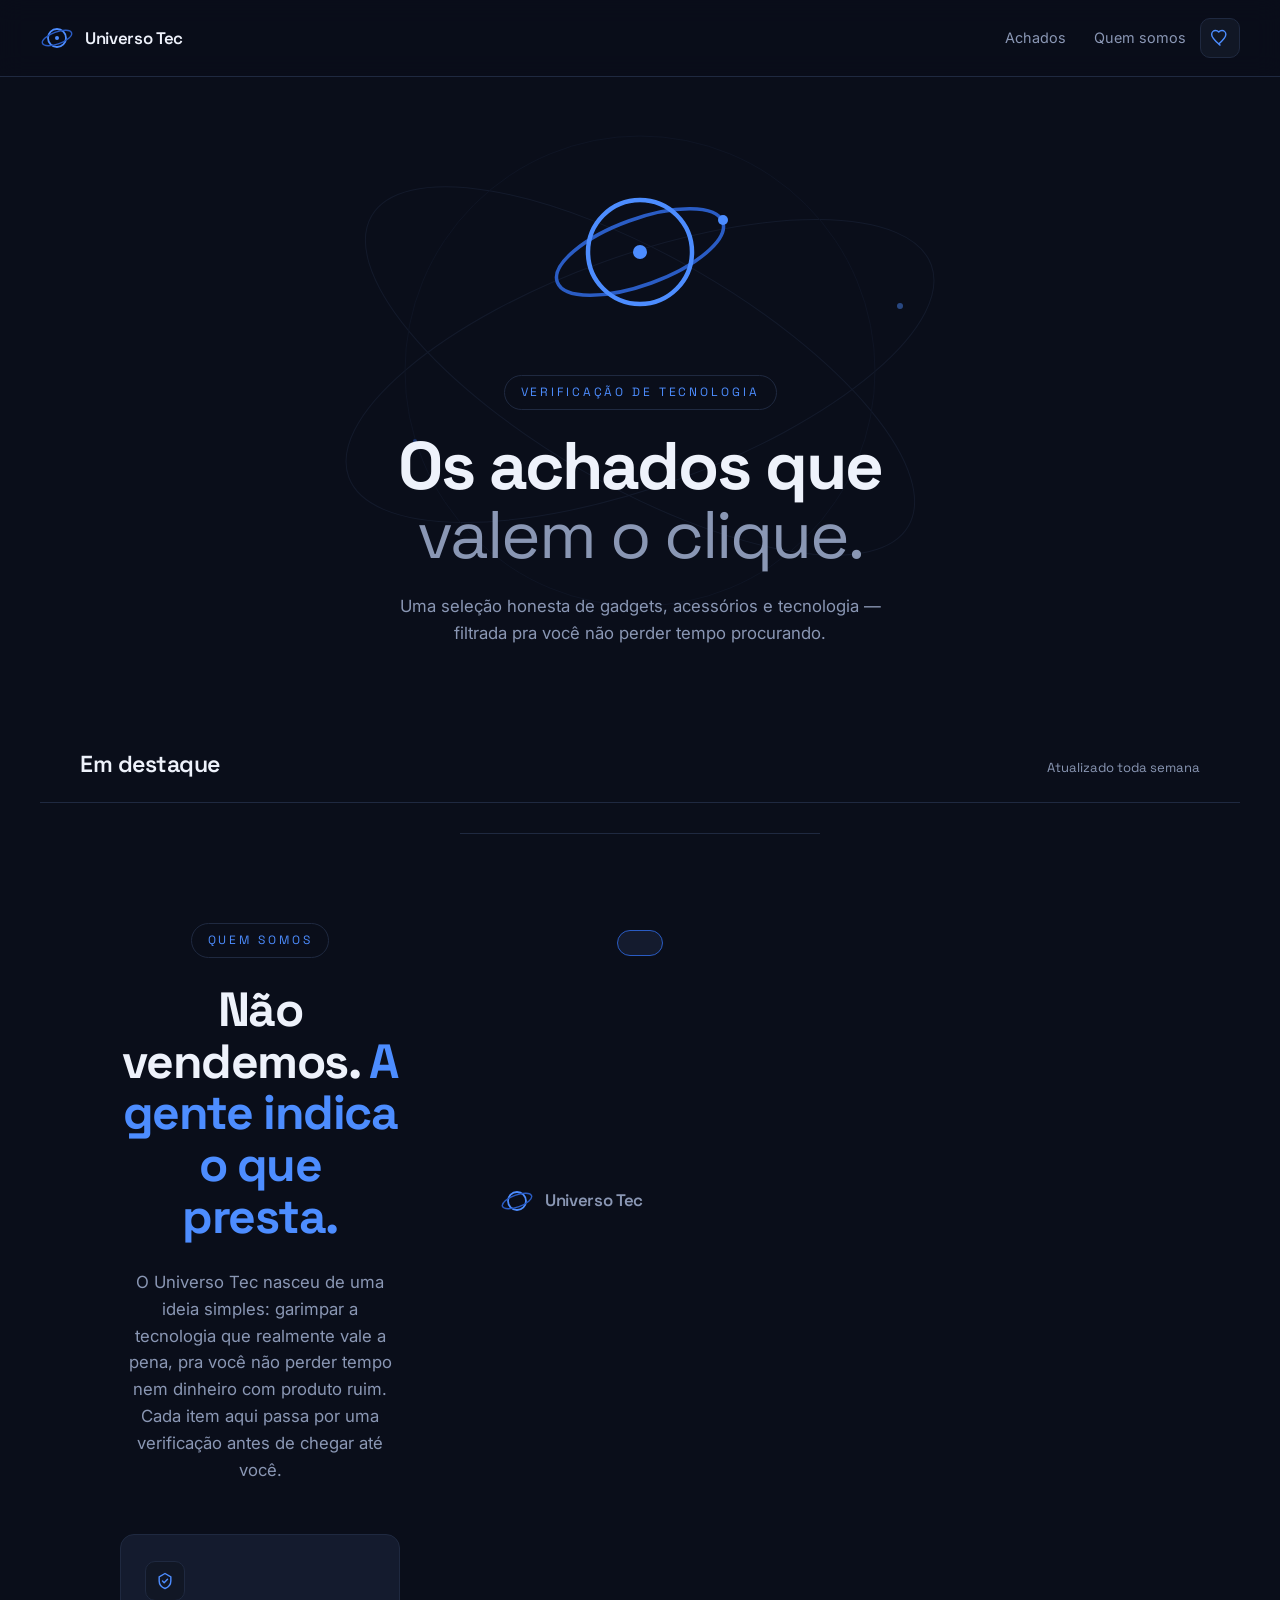
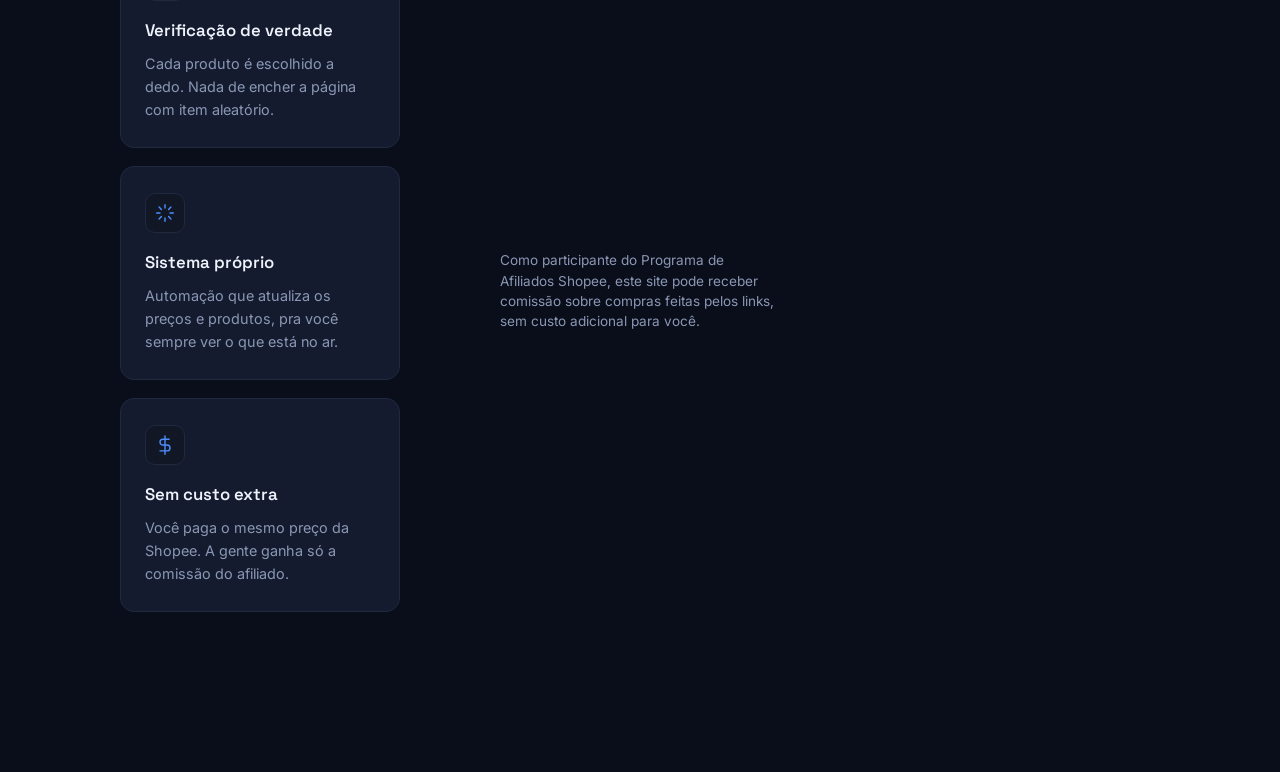
==== scripts/template.html @ a890881b "Adiciona automacao Python funcionando" ====
<!DOCTYPE html>
<html lang="pt-BR">
<head>
<meta charset="UTF-8">
<meta name="viewport" content="width=device-width, initial-scale=1.0">
<title>Universo Tec — Verificação de Tecnologia</title>
<link rel="icon" type="image/svg+xml" href="data:image/svg+xml,%3Csvg xmlns='http://www.w3.org/2000/svg' viewBox='0 0 34 34'%3E%3Crect width='34' height='34' rx='7' fill='%230a0e1a'/%3E%3Cellipse cx='17' cy='17' rx='14' ry='5.4' fill='none' stroke='%232a5cc4' stroke-width='1.6' transform='rotate(-20 17 17)'/%3E%3Ccircle cx='17' cy='17' r='8' fill='none' stroke='%234d8dff' stroke-width='2'/%3E%3Ccircle cx='17' cy='17' r='2' fill='%234d8dff'/%3E%3C/svg%3E">
<link rel="preconnect" href="https://fonts.googleapis.com">
<link rel="preconnect" href="https://fonts.gstatic.com" crossorigin>
<link href="https://fonts.googleapis.com/css2?family=Space+Grotesk:wght@400;500;600;700&family=Inter:wght@400;500;600&display=swap" rel="stylesheet">
<style>
  :root {
    --bg: #0a0e1a; --bg-soft: #111725; --card: #141b2e; --line: #1f2940;
    --ink: #eef2fb; --ink-dim: #8a97b4; --accent: #4d8dff; --accent-soft: #2a5cc4;
    --glow: rgba(77, 141, 255, 0.15);
  }
  * { margin: 0; padding: 0; box-sizing: border-box; }
  html { scroll-behavior: smooth; }
  body { background: var(--bg); color: var(--ink); font-family: 'Inter', sans-serif;
    -webkit-font-smoothing: antialiased; line-height: 1.6; overflow-x: hidden; }
  ::selection { background: var(--accent); color: #fff; }

  .topbar { display: flex; justify-content: space-between; align-items: center;
    padding: 18px 40px; border-bottom: 1px solid var(--line); position: sticky; top: 0;
    background: rgba(10,14,26,0.85); backdrop-filter: blur(12px); z-index: 50; }
  .brand { display: flex; align-items: center; gap: 11px; font-family: 'Space Grotesk', sans-serif;
    font-weight: 600; font-size: 1.05rem; letter-spacing: -0.02em; }
  .brand-mark { width: 34px; height: 34px; }
  .header-actions { display: flex; align-items: center; gap: 14px; }
  .nav { display: flex; gap: 28px; font-size: 0.9rem; color: var(--ink-dim); }
  .nav a { color: var(--ink-dim); text-decoration: none; transition: color 0.2s; }
  .nav a:hover { color: var(--ink); }

  .fav-btn { display: inline-flex; align-items: center; justify-content: center;
    width: 40px; height: 40px; border: 1px solid var(--line); border-radius: 10px;
    background: var(--bg-soft); cursor: pointer; transition: border-color 0.2s; position: relative; }
  .fav-btn:hover { border-color: var(--accent-soft); }
  .fav-btn svg { width: 20px; height: 20px; }
  .fav-count { position: absolute; top: -7px; right: -7px; min-width: 18px; height: 18px;
    background: var(--accent); color: #fff; border-radius: 9px; font-size: 0.68rem; font-weight: 600;
    display: none; align-items: center; justify-content: center; padding: 0 5px; font-family: 'Space Grotesk', sans-serif; }
  .fav-count.show { display: flex; }

  .hero { position: relative; padding: 80px 40px 70px; text-align: center; overflow: hidden; }
  .hero-orbit-bg { position: absolute; top: 46%; left: 50%; transform: translate(-50%,-50%);
    width: 640px; height: 640px; max-width: 92vw; max-height: 92vw; opacity: 0.45; pointer-events: none; }
  .hero-logo { position: relative; width: 190px; height: 190px; margin: 0 auto 28px;
    display: flex; align-items: center; justify-content: center; }
  .eyebrow { display: inline-block; font-family: 'Space Grotesk', sans-serif; font-size: 0.75rem;
    letter-spacing: 0.24em; text-transform: uppercase; color: var(--accent); margin-bottom: 22px;
    padding: 7px 16px; border: 1px solid var(--line); border-radius: 100px; position: relative; }
  .hero h1 { font-family: 'Space Grotesk', sans-serif; font-size: clamp(2.4rem, 5.5vw, 4.2rem);
    font-weight: 700; line-height: 1.03; letter-spacing: -0.03em; margin-bottom: 22px; position: relative; }
  .hero h1 .thin { color: var(--ink-dim); font-weight: 400; }
  .hero p { max-width: 520px; margin: 0 auto; color: var(--ink-dim); font-size: 1.05rem; position: relative; }

  .section-head { display: flex; align-items: baseline; justify-content: space-between; padding: 0 40px;
    max-width: 1200px; margin: 30px auto 30px; border-bottom: 1px solid var(--line); padding-bottom: 18px; }
  .section-head h2 { font-family: 'Space Grotesk', sans-serif; font-size: 1.45rem; font-weight: 600; letter-spacing: -0.02em; }
  .section-head .count { font-family: 'Space Grotesk', sans-serif; font-size: 0.82rem; color: var(--ink-dim); }

  .grid { display: grid; grid-template-columns: repeat(auto-fill, minmax(270px, 1fr)); gap: 20px;
    max-width: 1200px; margin: 0 auto; padding: 0 40px 90px; }
  .card { position: relative; background: var(--card); border: 1px solid var(--line); border-radius: 16px;
    overflow: hidden; transition: transform 0.35s cubic-bezier(0.2,0.7,0.2,1), border-color 0.35s, box-shadow 0.35s; }
  .card:hover { transform: translateY(-6px); border-color: var(--accent-soft); box-shadow: 0 20px 50px -20px var(--glow); }
  .card-index { position: absolute; top: 14px; left: 14px; font-family: 'Space Grotesk', sans-serif;
    font-size: 0.72rem; color: var(--ink-dim); letter-spacing: 0.1em; z-index: 2; }

  .card-fav { position: absolute; top: 12px; right: 12px; z-index: 3; width: 34px; height: 34px;
    border-radius: 9px; background: rgba(10,14,26,0.6); backdrop-filter: blur(4px); border: 1px solid var(--line);
    cursor: pointer; display: flex; align-items: center; justify-content: center; transition: border-color 0.2s, background 0.2s; }
  .card-fav:hover { border-color: var(--accent); }
  .card-fav svg { width: 18px; height: 18px; transition: transform 0.2s; }
  .card-fav:active svg { transform: scale(0.8); }
  .card-fav .heart-fill { fill: var(--accent); opacity: 0; transition: opacity 0.2s; }
  .card-fav.active .heart-fill { opacity: 1; }
  .card-fav.active { border-color: var(--accent); }

  .card-img { aspect-ratio: 1/1; background: linear-gradient(145deg, #0e1526, #1a2440);
    display: flex; align-items: center; justify-content: center; }
  .card-img img { width: 100%; height: 100%; object-fit: cover; }
  .card-img .placeholder { color: var(--line); font-family: 'Space Grotesk', sans-serif; font-size: 0.8rem; letter-spacing: 0.1em; }
  .card-body { padding: 18px; }
  .card-cat { font-family: 'Space Grotesk', sans-serif; font-size: 0.68rem; letter-spacing: 0.18em;
    text-transform: uppercase; color: var(--accent); margin-bottom: 9px; }
  .card-name { font-size: 0.95rem; font-weight: 500; line-height: 1.4; margin-bottom: 16px;
    display: -webkit-box; -webkit-line-clamp: 2; -webkit-box-orient: vertical; overflow: hidden; min-height: 2.7em; }
  .card-foot { display: flex; align-items: center; justify-content: space-between; }
  .card-price { font-family: 'Space Grotesk', sans-serif; font-size: 1.2rem; font-weight: 600; letter-spacing: -0.01em; }
  .card-price .cents { font-size: 0.82rem; color: var(--ink-dim); }
  .card-link { display: inline-flex; align-items: center; gap: 6px; font-size: 0.8rem; font-weight: 500;
    color: var(--accent); text-decoration: none; padding: 8px 13px; border: 1px solid var(--line);
    border-radius: 8px; transition: background 0.25s, border-color 0.25s; }
  .card-link:hover { background: var(--accent); border-color: var(--accent); color: #fff; }
  .card-link svg { transition: transform 0.25s; }
  .card-link:hover svg { transform: translateX(3px); }

  .about { max-width: 1000px; margin: 20px auto 0; padding: 70px 40px; text-align: center; }
  .about .eyebrow { margin-bottom: 26px; }
  .about h2 { font-family: 'Space Grotesk', sans-serif; font-size: clamp(1.9rem, 4.5vw, 3rem);
    font-weight: 700; line-height: 1.08; letter-spacing: -0.03em; margin-bottom: 26px; }
  .about h2 .accent { color: var(--accent); }
  .about > p { max-width: 620px; margin: 0 auto 50px; color: var(--ink-dim); font-size: 1.05rem; }
  .pillars { display: grid; grid-template-columns: repeat(auto-fit, minmax(240px, 1fr)); gap: 18px; text-align: left; }
  .pillar { background: var(--card); border: 1px solid var(--line); border-radius: 14px; padding: 26px 24px; transition: border-color 0.3s; }
  .pillar:hover { border-color: var(--accent-soft); }
  .pillar-icon { width: 40px; height: 40px; border-radius: 10px; background: var(--bg-soft);
    border: 1px solid var(--line); display: flex; align-items: center; justify-content: center; margin-bottom: 16px; }
  .pillar-icon svg { width: 20px; height: 20px; stroke: var(--accent); }
  .pillar h3 { font-family: 'Space Grotesk', sans-serif; font-size: 1.05rem; font-weight: 600; margin-bottom: 8px; }
  .pillar p { color: var(--ink-dim); font-size: 0.9rem; }

  footer { border-top: 1px solid var(--line); padding: 44px 40px; max-width: 1200px; margin: 0 auto;
    display: flex; flex-wrap: wrap; gap: 20px; justify-content: space-between; align-items: center; color: var(--ink-dim); font-size: 0.85rem; }
  footer .disclosure { max-width: 440px; line-height: 1.5; }

  .toast { position: fixed; bottom: 24px; left: 50%; transform: translateX(-50%) translateY(80px);
    background: var(--card); border: 1px solid var(--accent-soft); color: var(--ink); padding: 12px 22px;
    border-radius: 100px; font-size: 0.88rem; z-index: 100; transition: transform 0.35s cubic-bezier(0.2,0.7,0.2,1);
    box-shadow: 0 12px 40px -12px var(--glow); }
  .toast.show { transform: translateX(-50%) translateY(0); }

  @media (max-width: 640px) {
    .topbar { padding: 14px 18px; } .nav { display: none; }
    .hero { padding: 50px 20px 50px; } .hero-logo { width: 150px; height: 150px; }
    .section-head, .grid, .about { padding-left: 20px; padding-right: 20px; }
    footer { padding: 36px 20px; }
  }
  @media (prefers-reduced-motion: reduce) { * { transition: none !important; } html { scroll-behavior: auto; } }
</style>
</head>
<body>

  <header class="topbar">
    <div class="brand">
      <svg class="brand-mark" viewBox="0 0 34 34" fill="none">
        <circle cx="17" cy="17" r="9" stroke="#4d8dff" stroke-width="1.8"/>
        <ellipse cx="17" cy="17" rx="15.5" ry="6" stroke="#2a5cc4" stroke-width="1.4" transform="rotate(-20 17 17)"/>
        <circle cx="17" cy="17" r="2" fill="#4d8dff"/>
      </svg>
      Universo Tec
    </div>
    <div class="header-actions">
      <nav class="nav">
        <a href="#achados">Achados</a>
        <a href="#quem-somos">Quem somos</a>
      </nav>
      <button class="fav-btn" id="favBtn" title="Meus favoritos" onclick="scrollToFavs()">
        <svg viewBox="0 0 24 24" fill="none">
          <path d="M12 20.5l-1.4-1.27C5.4 14.55 2 11.47 2 7.7 2 5.1 4.02 3 6.6 3c1.54 0 3.02.72 3.9 1.86C11.38 3.72 12.86 3 14.4 3 16.98 3 19 5.1 19 7.7c0 3.77-3.4 6.85-8.6 11.53L12 20.5z"
            stroke="#4d8dff" stroke-width="1.7" stroke-linejoin="round"/>
        </svg>
        <span class="fav-count" id="favCount">0</span>
      </button>
    </div>
  </header>

  <section class="hero">
    <svg class="hero-orbit-bg" viewBox="0 0 640 640" fill="none">
      <ellipse cx="320" cy="320" rx="310" ry="115" stroke="#1f2940" stroke-width="1" transform="rotate(-20 320 320)"/>
      <ellipse cx="320" cy="320" rx="310" ry="115" stroke="#1f2940" stroke-width="1" transform="rotate(30 320 320)"/>
      <ellipse cx="320" cy="320" rx="235" ry="235" stroke="#151d31" stroke-width="1"/>
      <circle cx="580" cy="255" r="3" fill="#4d8dff"/>
      <circle cx="95" cy="390" r="2" fill="#2a5cc4"/>
    </svg>

    <div class="hero-logo">
      <svg viewBox="0 0 190 190" fill="none">
        <ellipse cx="95" cy="95" rx="88" ry="33" fill="none" stroke="#2a5cc4" stroke-width="3.5" transform="rotate(-20 95 95)"/>
        <circle cx="178" cy="63" r="5" fill="#4d8dff"/>
        <circle cx="95" cy="95" r="52" fill="none" stroke="#4d8dff" stroke-width="4.5"/>
        <circle cx="95" cy="95" r="7" fill="#4d8dff"/>
      </svg>
    </div>

    <div class="eyebrow">Verificação de tecnologia</div>
    <h1>Os achados que <br><span class="thin">valem o clique.</span></h1>
    <p>Uma seleção honesta de gadgets, acessórios e tecnologia — filtrada pra você não perder tempo procurando.</p>
  </section>

  <div class="section-head" id="achados">
    <h2>Em destaque</h2>
    <span class="count">Atualizado toda semana</span>
  </div>

  <main class="grid" id="produtos"><!--PRODUTOS-->

  <section class="about" id="quem-somos">
    <div class="eyebrow">Quem somos</div>
    <h2>Não vendemos. <span class="accent">A gente indica o que presta.</span></h2>
    <p>O Universo Tec nasceu de uma ideia simples: garimpar a tecnologia que realmente vale a pena, pra você não perder tempo nem dinheiro com produto ruim. Cada item aqui passa por uma verificação antes de chegar até você.</p>
    <div class="pillars">
      <div class="pillar">
        <div class="pillar-icon">
          <svg viewBox="0 0 24 24" fill="none"><path d="M9 12l2 2 4-4M12 3l7 4v5c0 4.5-3 7.5-7 9-4-1.5-7-4.5-7-9V7l7-4z" stroke-width="1.7" stroke-linecap="round" stroke-linejoin="round"/></svg>
        </div>
        <h3>Verificação de verdade</h3>
        <p>Cada produto é escolhido a dedo. Nada de encher a página com item aleatório.</p>
      </div>
      <div class="pillar">
        <div class="pillar-icon">
          <svg viewBox="0 0 24 24" fill="none"><path d="M12 2v4M12 18v4M4.9 4.9l2.8 2.8M16.3 16.3l2.8 2.8M2 12h4M18 12h4M4.9 19.1l2.8-2.8M16.3 7.7l2.8-2.8" stroke-width="1.7" stroke-linecap="round"/></svg>
        </div>
        <h3>Sistema próprio</h3>
        <p>Automação que atualiza os preços e produtos, pra você sempre ver o que está no ar.</p>
      </div>
      <div class="pillar">
        <div class="pillar-icon">
          <svg viewBox="0 0 24 24" fill="none"><path d="M12 1v22M17 5H9.5a3.5 3.5 0 000 7h5a3.5 3.5 0 010 7H6" stroke-width="1.7" stroke-linecap="round" stroke-linejoin="round"/></svg>
        </div>
        <h3>Sem custo extra</h3>
        <p>Você paga o mesmo preço da Shopee. A gente ganha só a comissão do afiliado.</p>
      </div>
    </div>
  </section>

  <footer>
    <div class="brand">
      <svg class="brand-mark" viewBox="0 0 34 34" fill="none">
        <circle cx="17" cy="17" r="9" stroke="#4d8dff" stroke-width="1.8"/>
        <ellipse cx="17" cy="17" rx="15.5" ry="6" stroke="#2a5cc4" stroke-width="1.4" transform="rotate(-20 17 17)"/>
      </svg>
      Universo Tec
    </div>
    <p class="disclosure">Como participante do Programa de Afiliados Shopee, este site pode receber comissão sobre compras feitas pelos links, sem custo adicional para você.</p>
  </footer>

  <div class="toast" id="toast"></div>

<script>
  // Os cards já vêm prontos do Python. Aqui fica só a lógica de favoritar.
  const favoritos = new Set();
  document.querySelectorAll('.card-fav').forEach(btn => btn.addEventListener('click', () => toggleFav(btn)));
  function toggleFav(btn) {
    const id = btn.dataset.id;
    if (favoritos.has(id)) { favoritos.delete(id); btn.classList.remove('active'); showToast('Removido dos favoritos'); }
    else { favoritos.add(id); btn.classList.add('active'); showToast('Adicionado aos favoritos'); }
    const count = document.getElementById('favCount');
    count.textContent = favoritos.size;
    count.classList.toggle('show', favoritos.size > 0);
  }
  let toastTimer;
  function showToast(msg) {
    const t = document.getElementById('toast');
    t.textContent = msg; t.classList.add('show');
    clearTimeout(toastTimer); toastTimer = setTimeout(() => t.classList.remove('show'), 1800);
  }
  function scrollToFavs() {
    if (favoritos.size === 0) { showToast('Você ainda não favoritou nada'); return; }
    const first = document.querySelector('.card-fav.active');
    if (first) first.closest('.card').scrollIntoView({ behavior: 'smooth', block: 'center' });
  }
</script>
</body>
</html>
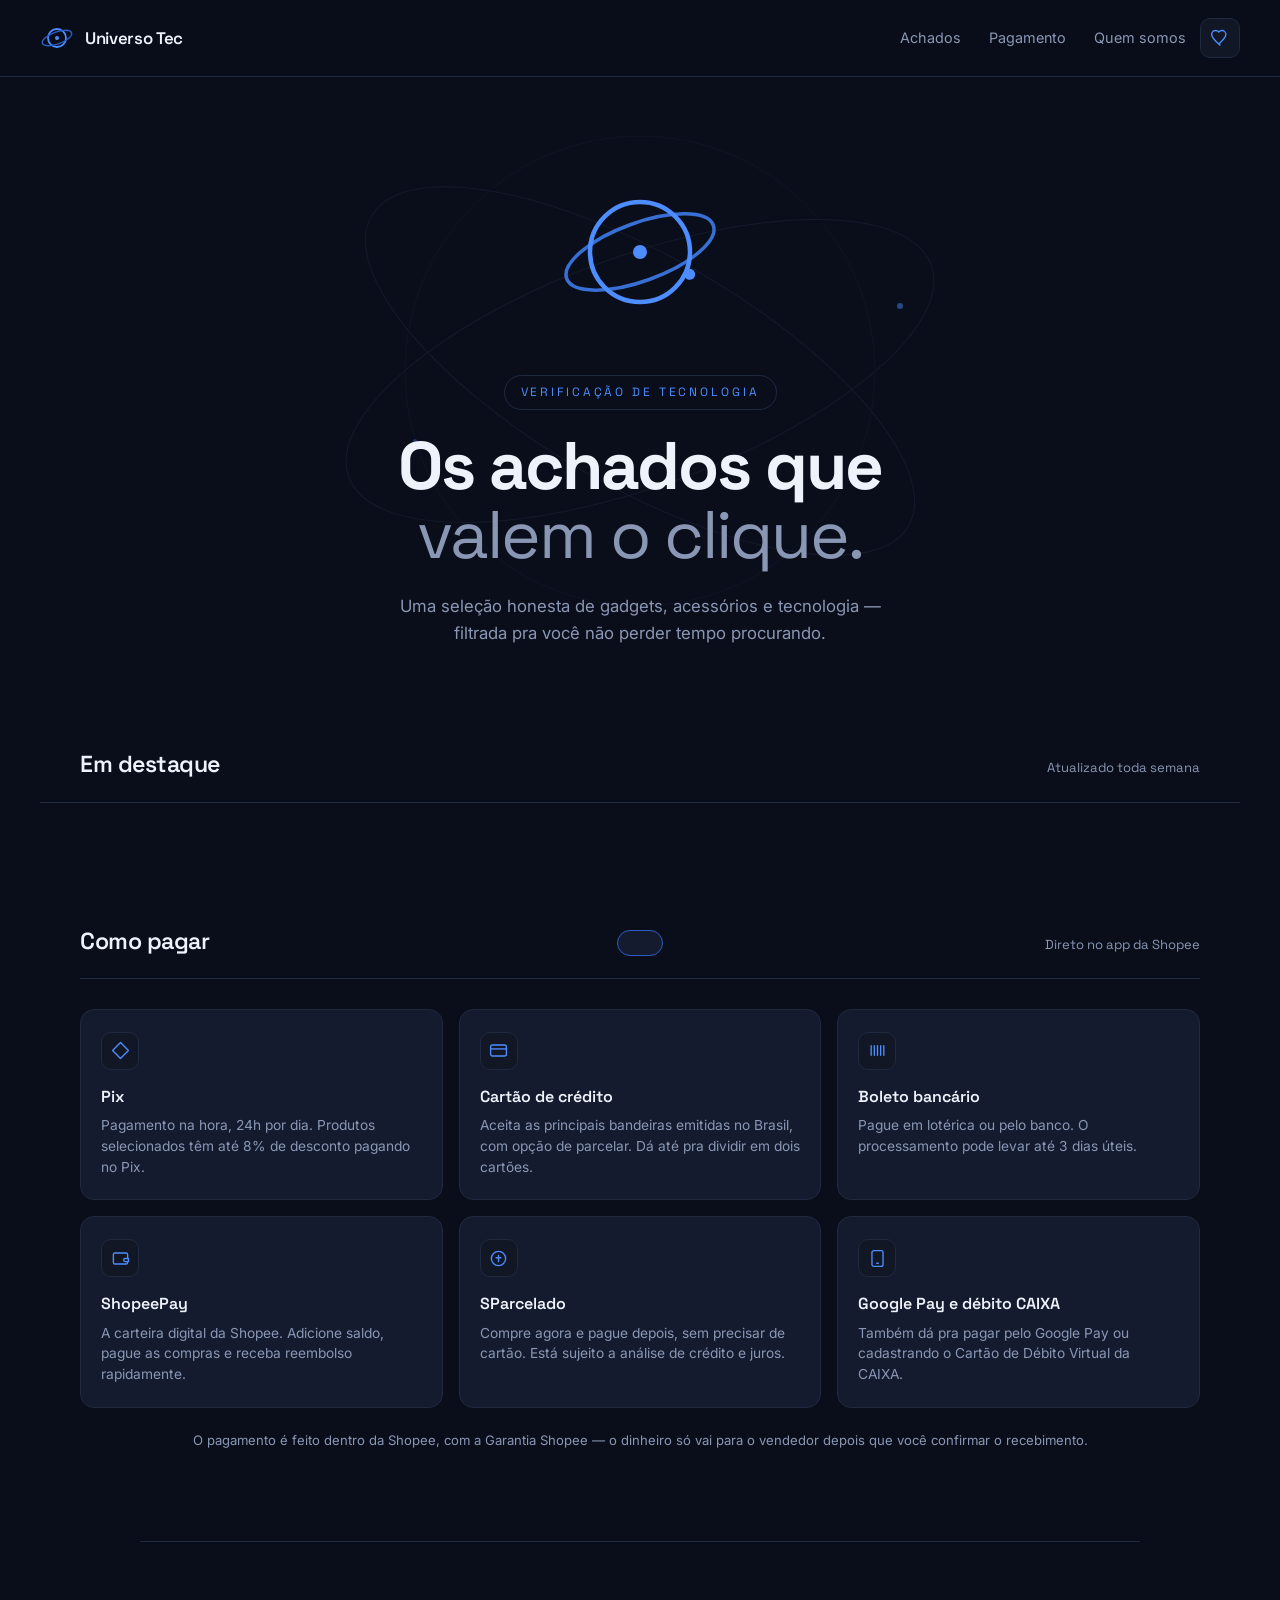
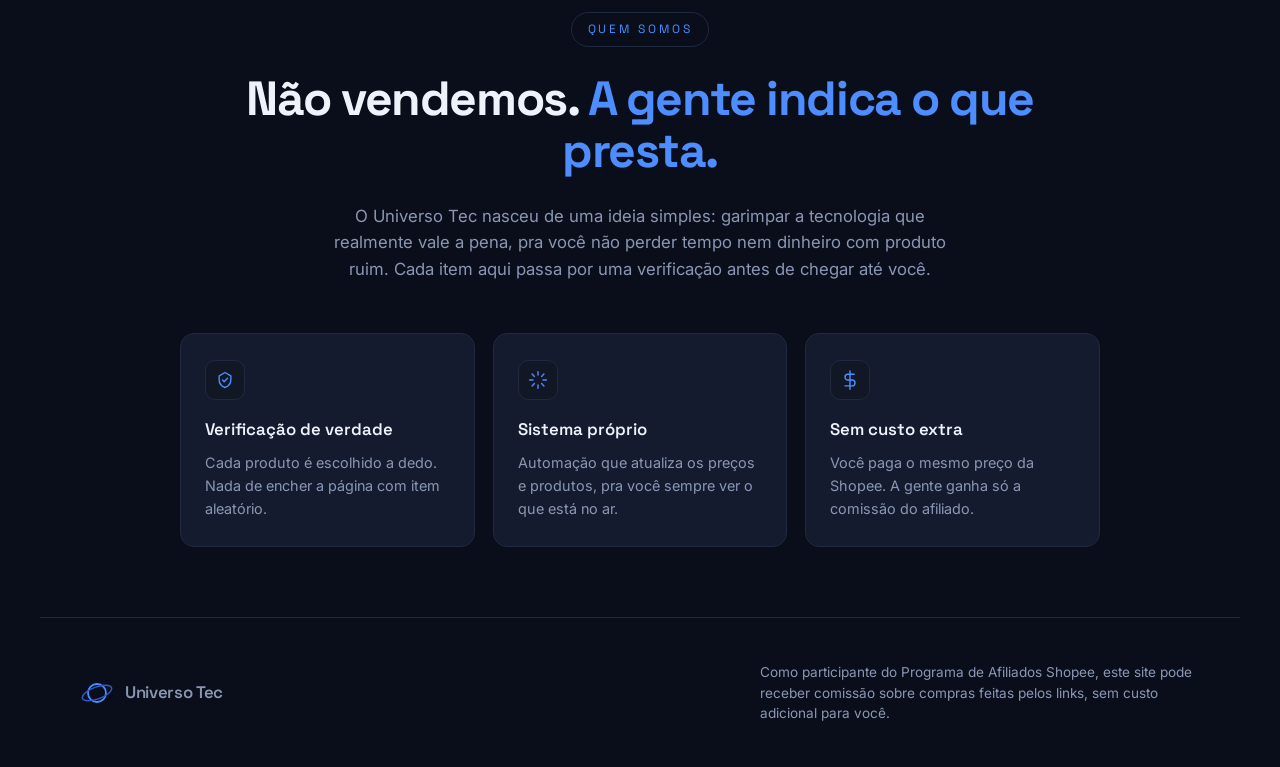
==== commit 2803a8d1: "colocando animação e pagamento" ====
--- a/scripts/template.html
+++ b/scripts/template.html
@@ -18,8 +18,10 @@
   html { scroll-behavior: smooth; }
   body { background: var(--bg); color: var(--ink); font-family: 'Inter', sans-serif;
     -webkit-font-smoothing: antialiased; line-height: 1.6; overflow-x: hidden; }
+  body.modal-aberto { overflow: hidden; }
   ::selection { background: var(--accent); color: #fff; }
 
+  /* ---------- HEADER ---------- */
   .topbar { display: flex; justify-content: space-between; align-items: center;
     padding: 18px 40px; border-bottom: 1px solid var(--line); position: sticky; top: 0;
     background: rgba(10,14,26,0.85); backdrop-filter: blur(12px); z-index: 50; }
@@ -34,18 +36,35 @@
   .fav-btn { display: inline-flex; align-items: center; justify-content: center;
     width: 40px; height: 40px; border: 1px solid var(--line); border-radius: 10px;
     background: var(--bg-soft); cursor: pointer; transition: border-color 0.2s; position: relative; }
-  .fav-btn:hover { border-color: var(--accent-soft); }
+  .fav-btn:hover { border-color: var(--accent); }
   .fav-btn svg { width: 20px; height: 20px; }
   .fav-count { position: absolute; top: -7px; right: -7px; min-width: 18px; height: 18px;
     background: var(--accent); color: #fff; border-radius: 9px; font-size: 0.68rem; font-weight: 600;
     display: none; align-items: center; justify-content: center; padding: 0 5px; font-family: 'Space Grotesk', sans-serif; }
   .fav-count.show { display: flex; }
 
+  /* ---------- HERO com LOGO ANIMADA ---------- */
   .hero { position: relative; padding: 80px 40px 70px; text-align: center; overflow: hidden; }
   .hero-orbit-bg { position: absolute; top: 46%; left: 50%; transform: translate(-50%,-50%);
     width: 640px; height: 640px; max-width: 92vw; max-height: 92vw; opacity: 0.45; pointer-events: none; }
   .hero-logo { position: relative; width: 190px; height: 190px; margin: 0 auto 28px;
-    display: flex; align-items: center; justify-content: center; }
+    display: flex; align-items: center; justify-content: center;
+    animation: flutuar 5s ease-in-out infinite; }
+
+  /* planeta sobe e desce suavemente */
+  @keyframes flutuar {
+    0%, 100% { transform: translateY(-8px); }
+    50%      { transform: translateY(8px); }
+  }
+  /* o elétron é animado pelo <animateMotion> dentro do SVG, não pelo CSS */
+
+  /* núcleo pulsa */
+  .nucleo { animation: pulsar 2.4s ease-in-out infinite; transform-origin: 95px 95px; }
+  @keyframes pulsar {
+    0%, 100% { opacity: 1;   r: 7; }
+    50%      { opacity: 0.6; r: 9; }
+  }
+
   .eyebrow { display: inline-block; font-family: 'Space Grotesk', sans-serif; font-size: 0.75rem;
     letter-spacing: 0.24em; text-transform: uppercase; color: var(--accent); margin-bottom: 22px;
     padding: 7px 16px; border: 1px solid var(--line); border-radius: 100px; position: relative; }
@@ -54,6 +73,7 @@
   .hero h1 .thin { color: var(--ink-dim); font-weight: 400; }
   .hero p { max-width: 520px; margin: 0 auto; color: var(--ink-dim); font-size: 1.05rem; position: relative; }
 
+  /* ---------- SEÇÕES ---------- */
   .section-head { display: flex; align-items: baseline; justify-content: space-between; padding: 0 40px;
     max-width: 1200px; margin: 30px auto 30px; border-bottom: 1px solid var(--line); padding-bottom: 18px; }
   .section-head h2 { font-family: 'Space Grotesk', sans-serif; font-size: 1.45rem; font-weight: 600; letter-spacing: -0.02em; }
@@ -69,7 +89,7 @@
 
   .card-fav { position: absolute; top: 12px; right: 12px; z-index: 3; width: 34px; height: 34px;
     border-radius: 9px; background: rgba(10,14,26,0.6); backdrop-filter: blur(4px); border: 1px solid var(--line);
-    cursor: pointer; display: flex; align-items: center; justify-content: center; transition: border-color 0.2s, background 0.2s; }
+    cursor: pointer; display: flex; align-items: center; justify-content: center; transition: border-color 0.2s; }
   .card-fav:hover { border-color: var(--accent); }
   .card-fav svg { width: 18px; height: 18px; transition: transform 0.2s; }
   .card-fav:active svg { transform: scale(0.8); }
@@ -96,7 +116,26 @@
   .card-link svg { transition: transform 0.25s; }
   .card-link:hover svg { transform: translateX(3px); }
 
-  .about { max-width: 1000px; margin: 20px auto 0; padding: 70px 40px; text-align: center; }
+  /* ---------- FORMAS DE PAGAMENTO ---------- */
+  .pagamentos { max-width: 1200px; margin: 0 auto; padding: 0 40px 90px; }
+  .pag-head { border-bottom: 1px solid var(--line); padding-bottom: 18px; margin-bottom: 30px;
+    display: flex; align-items: baseline; justify-content: space-between; }
+  .pag-head h2 { font-family: 'Space Grotesk', sans-serif; font-size: 1.45rem; font-weight: 600; letter-spacing: -0.02em; }
+  .pag-head span { font-family: 'Space Grotesk', sans-serif; font-size: 0.82rem; color: var(--ink-dim); }
+  .pag-grid { display: grid; grid-template-columns: repeat(auto-fit, minmax(300px, 1fr)); gap: 16px; }
+  .pag-item { background: var(--card); border: 1px solid var(--line); border-radius: 14px;
+    padding: 22px 20px; transition: border-color 0.3s, transform 0.3s; }
+  .pag-item:hover { border-color: var(--accent-soft); transform: translateY(-3px); }
+  .pag-icon { width: 38px; height: 38px; border-radius: 10px; background: var(--bg-soft);
+    border: 1px solid var(--line); display: flex; align-items: center; justify-content: center; margin-bottom: 14px; }
+  .pag-icon svg { width: 19px; height: 19px; stroke: var(--accent); fill: none; }
+  .pag-item h3 { font-family: 'Space Grotesk', sans-serif; font-size: 1rem; font-weight: 600; margin-bottom: 6px; }
+  .pag-item p { color: var(--ink-dim); font-size: 0.86rem; line-height: 1.5; }
+  .pag-nota { margin-top: 22px; color: var(--ink-dim); font-size: 0.82rem; text-align: center; }
+
+  /* ---------- QUEM SOMOS (sempre no fim) ---------- */
+  .about { max-width: 1000px; margin: 0 auto; padding: 70px 40px; text-align: center;
+    border-top: 1px solid var(--line); }
   .about .eyebrow { margin-bottom: 26px; }
   .about h2 { font-family: 'Space Grotesk', sans-serif; font-size: clamp(1.9rem, 4.5vw, 3rem);
     font-weight: 700; line-height: 1.08; letter-spacing: -0.03em; margin-bottom: 26px; }
@@ -115,6 +154,61 @@
     display: flex; flex-wrap: wrap; gap: 20px; justify-content: space-between; align-items: center; color: var(--ink-dim); font-size: 0.85rem; }
   footer .disclosure { max-width: 440px; line-height: 1.5; }
 
+  /* ---------- MODAL DE FAVORITOS ---------- */
+  .overlay { position: fixed; inset: 0; background: rgba(5,8,15,0.75); backdrop-filter: blur(6px);
+    opacity: 0; pointer-events: none; transition: opacity 0.3s; z-index: 90; }
+  .overlay.open { opacity: 1; pointer-events: auto; }
+
+  .modal { position: fixed; top: 0; right: 0; height: 100%; width: 100%; max-width: 460px;
+    background: var(--bg); border-left: 1px solid var(--line); z-index: 95;
+    transform: translateX(100%); transition: transform 0.4s cubic-bezier(0.2,0.7,0.2,1);
+    display: flex; flex-direction: column; }
+  .modal.open { transform: translateX(0); }
+
+  .modal-head { display: flex; align-items: center; justify-content: space-between;
+    padding: 22px 24px; border-bottom: 1px solid var(--line); flex-shrink: 0; }
+  .modal-head h2 { font-family: 'Space Grotesk', sans-serif; font-size: 1.2rem; font-weight: 600; letter-spacing: -0.02em; }
+  .modal-head .sub { color: var(--ink-dim); font-size: 0.82rem; margin-top: 2px; }
+  .modal-close { width: 36px; height: 36px; border-radius: 9px; border: 1px solid var(--line);
+    background: var(--bg-soft); cursor: pointer; display: flex; align-items: center; justify-content: center;
+    transition: border-color 0.2s; flex-shrink: 0; }
+  .modal-close:hover { border-color: var(--accent); }
+  .modal-close svg { width: 16px; height: 16px; stroke: var(--ink-dim); }
+  .modal-close:hover svg { stroke: var(--ink); }
+
+  .modal-body { flex: 1; overflow-y: auto; padding: 20px 24px 24px; }
+
+  .fav-item { display: flex; gap: 14px; padding: 14px; background: var(--card);
+    border: 1px solid var(--line); border-radius: 12px; margin-bottom: 12px; transition: border-color 0.25s; }
+  .fav-item:hover { border-color: var(--accent-soft); }
+  .fav-thumb { width: 72px; height: 72px; border-radius: 8px; flex-shrink: 0; overflow: hidden;
+    background: linear-gradient(145deg, #0e1526, #1a2440); }
+  .fav-thumb img { width: 100%; height: 100%; object-fit: cover; }
+  .fav-info { flex: 1; min-width: 0; display: flex; flex-direction: column; justify-content: space-between; }
+  .fav-cat { font-family: 'Space Grotesk', sans-serif; font-size: 0.62rem; letter-spacing: 0.16em;
+    text-transform: uppercase; color: var(--accent); margin-bottom: 4px; }
+  .fav-nome { font-size: 0.85rem; font-weight: 500; line-height: 1.35; margin-bottom: 8px;
+    display: -webkit-box; -webkit-line-clamp: 2; -webkit-box-orient: vertical; overflow: hidden; }
+  .fav-foot { display: flex; align-items: center; justify-content: space-between; gap: 8px; }
+  .fav-preco { font-family: 'Space Grotesk', sans-serif; font-size: 1rem; font-weight: 600; }
+  .fav-preco .cents { font-size: 0.75rem; color: var(--ink-dim); }
+  .fav-acoes { display: flex; gap: 6px; }
+  .fav-ver { font-size: 0.75rem; color: var(--accent); text-decoration: none; padding: 6px 11px;
+    border: 1px solid var(--line); border-radius: 7px; transition: background 0.2s, border-color 0.2s; }
+  .fav-ver:hover { background: var(--accent); border-color: var(--accent); color: #fff; }
+  .fav-remover { width: 30px; height: 30px; border-radius: 7px; border: 1px solid var(--line);
+    background: transparent; cursor: pointer; display: flex; align-items: center; justify-content: center;
+    transition: border-color 0.2s; }
+  .fav-remover:hover { border-color: #ef4444; }
+  .fav-remover svg { width: 13px; height: 13px; stroke: var(--ink-dim); }
+  .fav-remover:hover svg { stroke: #ef4444; }
+
+  .modal-vazio { text-align: center; padding: 60px 20px; color: var(--ink-dim); }
+  .modal-vazio svg { width: 46px; height: 46px; stroke: var(--line); margin-bottom: 18px; }
+  .modal-vazio h3 { font-family: 'Space Grotesk', sans-serif; color: var(--ink); font-size: 1.05rem;
+    font-weight: 600; margin-bottom: 8px; }
+  .modal-vazio p { font-size: 0.88rem; max-width: 260px; margin: 0 auto; }
+
   .toast { position: fixed; bottom: 24px; left: 50%; transform: translateX(-50%) translateY(80px);
     background: var(--card); border: 1px solid var(--accent-soft); color: var(--ink); padding: 12px 22px;
     border-radius: 100px; font-size: 0.88rem; z-index: 100; transition: transform 0.35s cubic-bezier(0.2,0.7,0.2,1);
@@ -124,10 +218,14 @@
   @media (max-width: 640px) {
     .topbar { padding: 14px 18px; } .nav { display: none; }
     .hero { padding: 50px 20px 50px; } .hero-logo { width: 150px; height: 150px; }
-    .section-head, .grid, .about { padding-left: 20px; padding-right: 20px; }
+    .section-head, .grid, .about, .pagamentos { padding-left: 20px; padding-right: 20px; }
     footer { padding: 36px 20px; }
-  }
-  @media (prefers-reduced-motion: reduce) { * { transition: none !important; } html { scroll-behavior: auto; } }
+    .modal { max-width: 100%; }
+  }
+  @media (prefers-reduced-motion: reduce) {
+    * { transition: none !important; animation: none !important; }
+    html { scroll-behavior: auto; }
+  }
 </style>
 </head>
 <body>
@@ -144,9 +242,10 @@
     <div class="header-actions">
       <nav class="nav">
         <a href="#achados">Achados</a>
+        <a href="#pagamentos">Pagamento</a>
         <a href="#quem-somos">Quem somos</a>
       </nav>
-      <button class="fav-btn" id="favBtn" title="Meus favoritos" onclick="scrollToFavs()">
+      <button class="fav-btn" id="favBtn" title="Meus favoritos" aria-label="Abrir favoritos">
         <svg viewBox="0 0 24 24" fill="none">
           <path d="M12 20.5l-1.4-1.27C5.4 14.55 2 11.47 2 7.7 2 5.1 4.02 3 6.6 3c1.54 0 3.02.72 3.9 1.86C11.38 3.72 12.86 3 14.4 3 16.98 3 19 5.1 19 7.7c0 3.77-3.4 6.85-8.6 11.53L12 20.5z"
             stroke="#4d8dff" stroke-width="1.7" stroke-linejoin="round"/>
@@ -166,11 +265,28 @@
     </svg>
 
     <div class="hero-logo">
-      <svg viewBox="0 0 190 190" fill="none">
-        <ellipse cx="95" cy="95" rx="88" ry="33" fill="none" stroke="#2a5cc4" stroke-width="3.5" transform="rotate(-20 95 95)"/>
-        <circle cx="178" cy="63" r="5" fill="#4d8dff"/>
-        <circle cx="95" cy="95" r="52" fill="none" stroke="#4d8dff" stroke-width="4.5"/>
-        <circle cx="95" cy="95" r="7" fill="#4d8dff"/>
+      <svg viewBox="0 0 190 190" fill="none" width="190" height="190">
+        <!-- órbita visível: elipse simples, que sempre renderiza certo -->
+        <ellipse class="anel-externo" cx="95" cy="95" rx="78" ry="29" fill="none"
+                 stroke="#3d7ae8" stroke-width="3.5" opacity="0.9" transform="rotate(-20 95 95)"/>
+
+        <!-- trilha invisível do elétron: MESMA elipse, em forma de path -->
+        <path id="trilha" fill="none" stroke="none"
+              d="M 17 95 a 78 29 0 1 0 156 0 a 78 29 0 1 0 -156 0"
+              transform="rotate(-20 95 95)"/>
+
+        <!-- planeta -->
+        <circle cx="95" cy="95" r="50" fill="none" stroke="#4d8dff" stroke-width="4.5"/>
+
+        <!-- núcleo que pulsa -->
+        <circle class="nucleo" cx="95" cy="95" r="7" fill="#4d8dff"/>
+
+        <!-- elétron percorre o caminho da órbita, sem deformar -->
+        <circle r="5.5" fill="#4d8dff">
+          <animateMotion dur="4s" repeatCount="indefinite" rotate="auto">
+            <mpath href="#trilha"/>
+          </animateMotion>
+        </circle>
       </svg>
     </div>
 
@@ -184,8 +300,69 @@
     <span class="count">Atualizado toda semana</span>
   </div>
 
-  <main class="grid" id="produtos"><!--PRODUTOS-->
-
+  <main class="grid" id="produtos"><!--PRODUTOS--></main>
+
+  <!-- ====== FORMAS DE PAGAMENTO ====== -->
+  <section class="pagamentos" id="pagamentos">
+    <div class="pag-head">
+      <h2>Como pagar</h2>
+      <span>Direto no app da Shopee</span>
+    </div>
+
+    <div class="pag-grid">
+      <div class="pag-item">
+        <div class="pag-icon">
+          <svg viewBox="0 0 24 24"><path d="M12 2l10 10-10 10L2 12 12 2z" stroke-width="1.7" stroke-linejoin="round"/></svg>
+        </div>
+        <h3>Pix</h3>
+        <p>Pagamento na hora, 24h por dia. Produtos selecionados têm até 8% de desconto pagando no Pix.</p>
+      </div>
+
+      <div class="pag-item">
+        <div class="pag-icon">
+          <svg viewBox="0 0 24 24"><rect x="2" y="5" width="20" height="14" rx="2.5" stroke-width="1.7"/><path d="M2 10h20" stroke-width="1.7"/></svg>
+        </div>
+        <h3>Cartão de crédito</h3>
+        <p>Aceita as principais bandeiras emitidas no Brasil, com opção de parcelar. Dá até pra dividir em dois cartões.</p>
+      </div>
+
+      <div class="pag-item">
+        <div class="pag-icon">
+          <svg viewBox="0 0 24 24"><path d="M4 6v12M8 6v12M12 6v12M16 6v12M20 6v12" stroke-width="1.7" stroke-linecap="round"/></svg>
+        </div>
+        <h3>Boleto bancário</h3>
+        <p>Pague em lotérica ou pelo banco. O processamento pode levar até 3 dias úteis.</p>
+      </div>
+
+      <div class="pag-item">
+        <div class="pag-icon">
+          <svg viewBox="0 0 24 24"><path d="M21 12V7a2 2 0 00-2-2H5a2 2 0 00-2 2v10a2 2 0 002 2h14a2 2 0 002-2v-1M18 12h4v4h-4a2 2 0 010-4z" stroke-width="1.7" stroke-linecap="round" stroke-linejoin="round"/></svg>
+        </div>
+        <h3>ShopeePay</h3>
+        <p>A carteira digital da Shopee. Adicione saldo, pague as compras e receba reembolso rapidamente.</p>
+      </div>
+
+      <div class="pag-item">
+        <div class="pag-icon">
+          <svg viewBox="0 0 24 24"><path d="M12 8v8M9 11h6M12 3a9 9 0 100 18 9 9 0 000-18z" stroke-width="1.7" stroke-linecap="round"/></svg>
+        </div>
+        <h3>SParcelado</h3>
+        <p>Compre agora e pague depois, sem precisar de cartão. Está sujeito a análise de crédito e juros.</p>
+      </div>
+
+      <div class="pag-item">
+        <div class="pag-icon">
+          <svg viewBox="0 0 24 24"><rect x="5" y="2" width="14" height="20" rx="2.5" stroke-width="1.7"/><path d="M11 18h2" stroke-width="1.7" stroke-linecap="round"/></svg>
+        </div>
+        <h3>Google Pay e débito CAIXA</h3>
+        <p>Também dá pra pagar pelo Google Pay ou cadastrando o Cartão de Débito Virtual da CAIXA.</p>
+      </div>
+    </div>
+
+    <p class="pag-nota">O pagamento é feito dentro da Shopee, com a Garantia Shopee — o dinheiro só vai para o vendedor depois que você confirmar o recebimento.</p>
+  </section>
+
+  <!-- ====== QUEM SOMOS (sempre no fim, antes do rodapé) ====== -->
   <section class="about" id="quem-somos">
     <div class="eyebrow">Quem somos</div>
     <h2>Não vendemos. <span class="accent">A gente indica o que presta.</span></h2>
@@ -226,31 +403,159 @@
     <p class="disclosure">Como participante do Programa de Afiliados Shopee, este site pode receber comissão sobre compras feitas pelos links, sem custo adicional para você.</p>
   </footer>
 
+  <!-- ====== MODAL DE FAVORITOS ====== -->
+  <div class="overlay" id="overlay"></div>
+
+  <aside class="modal" id="modal" role="dialog" aria-modal="true" aria-labelledby="modalTitulo">
+    <div class="modal-head">
+      <div>
+        <h2 id="modalTitulo">Seus favoritos</h2>
+        <div class="sub" id="modalSub">Nenhum produto salvo</div>
+      </div>
+      <button class="modal-close" id="modalClose" aria-label="Fechar favoritos">
+        <svg viewBox="0 0 24 24" fill="none"><path d="M18 6L6 18M6 6l12 12" stroke-width="2" stroke-linecap="round"/></svg>
+      </button>
+    </div>
+    <div class="modal-body" id="modalBody"></div>
+  </aside>
+
   <div class="toast" id="toast"></div>
 
 <script>
-  // Os cards já vêm prontos do Python. Aqui fica só a lógica de favoritar.
-  const favoritos = new Set();
-  document.querySelectorAll('.card-fav').forEach(btn => btn.addEventListener('click', () => toggleFav(btn)));
-  function toggleFav(btn) {
+  // ---------- FAVORITOS ----------
+  const favoritos = new Map();   // id -> dados do produto
+
+  const modal   = document.getElementById('modal');
+  const overlay = document.getElementById('overlay');
+
+  document.querySelectorAll('.card-fav').forEach(btn => {
+    btn.addEventListener('click', () => alternarFavorito(btn));
+  });
+
+  document.getElementById('favBtn').addEventListener('click', abrirModal);
+  document.getElementById('modalClose').addEventListener('click', fecharModal);
+  overlay.addEventListener('click', fecharModal);
+  document.addEventListener('keydown', e => { if (e.key === 'Escape') fecharModal(); });
+
+  function lerProduto(card) {
+    const img = card.querySelector('.card-img img');
+    return {
+      cat:    card.querySelector('.card-cat').textContent,
+      nome:   card.querySelector('.card-name').textContent,
+      preco:  card.querySelector('.card-price').textContent.trim(),
+      imagem: img ? img.src : '',
+      link:   card.querySelector('.card-link').href
+    };
+  }
+
+  function alternarFavorito(btn) {
     const id = btn.dataset.id;
-    if (favoritos.has(id)) { favoritos.delete(id); btn.classList.remove('active'); showToast('Removido dos favoritos'); }
-    else { favoritos.add(id); btn.classList.add('active'); showToast('Adicionado aos favoritos'); }
-    const count = document.getElementById('favCount');
-    count.textContent = favoritos.size;
-    count.classList.toggle('show', favoritos.size > 0);
-  }
-  let toastTimer;
-  function showToast(msg) {
+    const card = btn.closest('.card');
+
+    if (favoritos.has(id)) {
+      favoritos.delete(id);
+      btn.classList.remove('active');
+      mostrarAviso('Removido dos favoritos');
+    } else {
+      favoritos.set(id, lerProduto(card));
+      btn.classList.add('active');
+      mostrarAviso('Adicionado aos favoritos');
+    }
+    atualizarContador();
+    renderizarModal();
+  }
+
+  function removerFavorito(id) {
+    favoritos.delete(id);
+    const btn = document.querySelector(`.card-fav[data-id="${id}"]`);
+    if (btn) btn.classList.remove('active');
+    atualizarContador();
+    renderizarModal();
+    mostrarAviso('Removido dos favoritos');
+  }
+
+  function atualizarContador() {
+    const c = document.getElementById('favCount');
+    c.textContent = favoritos.size;
+    c.classList.toggle('show', favoritos.size > 0);
+
+    const sub = document.getElementById('modalSub');
+    if (favoritos.size === 0) sub.textContent = 'Nenhum produto salvo';
+    else sub.textContent = favoritos.size === 1 ? '1 produto salvo' : `${favoritos.size} produtos salvos`;
+  }
+
+  function renderizarModal() {
+    const corpo = document.getElementById('modalBody');
+
+    if (favoritos.size === 0) {
+      corpo.innerHTML = `
+        <div class="modal-vazio">
+          <svg viewBox="0 0 24 24" fill="none">
+            <path d="M12 20.5l-1.4-1.27C5.4 14.55 2 11.47 2 7.7 2 5.1 4.02 3 6.6 3c1.54 0 3.02.72 3.9 1.86C11.38 3.72 12.86 3 14.4 3 16.98 3 19 5.1 19 7.7c0 3.77-3.4 6.85-8.6 11.53L12 20.5z"
+              stroke-width="1.5" stroke-linejoin="round"/>
+          </svg>
+          <h3>Nada salvo por aqui</h3>
+          <p>Toque no coração de um produto para guardá-lo nesta lista.</p>
+        </div>`;
+      return;
+    }
+
+    let html = '';
+    favoritos.forEach((p, id) => {
+      const thumb = p.imagem
+        ? `<img src="${p.imagem}" alt="">`
+        : '';
+      html += `
+        <div class="fav-item">
+          <div class="fav-thumb">${thumb}</div>
+          <div class="fav-info">
+            <div>
+              <div class="fav-cat">${p.cat}</div>
+              <div class="fav-nome">${p.nome}</div>
+            </div>
+            <div class="fav-foot">
+              <div class="fav-preco">${p.preco}</div>
+              <div class="fav-acoes">
+                <button class="fav-remover" data-remover="${id}" aria-label="Remover dos favoritos">
+                  <svg viewBox="0 0 24 24" fill="none"><path d="M18 6L6 18M6 6l12 12" stroke-width="2.2" stroke-linecap="round"/></svg>
+                </button>
+                <a class="fav-ver" href="${p.link}" target="_blank" rel="noopener">Ver</a>
+              </div>
+            </div>
+          </div>
+        </div>`;
+    });
+    corpo.innerHTML = html;
+
+    corpo.querySelectorAll('[data-remover]').forEach(b => {
+      b.addEventListener('click', () => removerFavorito(b.dataset.remover));
+    });
+  }
+
+  function abrirModal() {
+    renderizarModal();
+    modal.classList.add('open');
+    overlay.classList.add('open');
+    document.body.classList.add('modal-aberto');
+  }
+
+  function fecharModal() {
+    modal.classList.remove('open');
+    overlay.classList.remove('open');
+    document.body.classList.remove('modal-aberto');
+  }
+
+  // ---------- AVISO ----------
+  let avisoTimer;
+  function mostrarAviso(msg) {
     const t = document.getElementById('toast');
-    t.textContent = msg; t.classList.add('show');
-    clearTimeout(toastTimer); toastTimer = setTimeout(() => t.classList.remove('show'), 1800);
-  }
-  function scrollToFavs() {
-    if (favoritos.size === 0) { showToast('Você ainda não favoritou nada'); return; }
-    const first = document.querySelector('.card-fav.active');
-    if (first) first.closest('.card').scrollIntoView({ behavior: 'smooth', block: 'center' });
-  }
+    t.textContent = msg;
+    t.classList.add('show');
+    clearTimeout(avisoTimer);
+    avisoTimer = setTimeout(() => t.classList.remove('show'), 1800);
+  }
+
+  renderizarModal();
 </script>
 </body>
 </html>
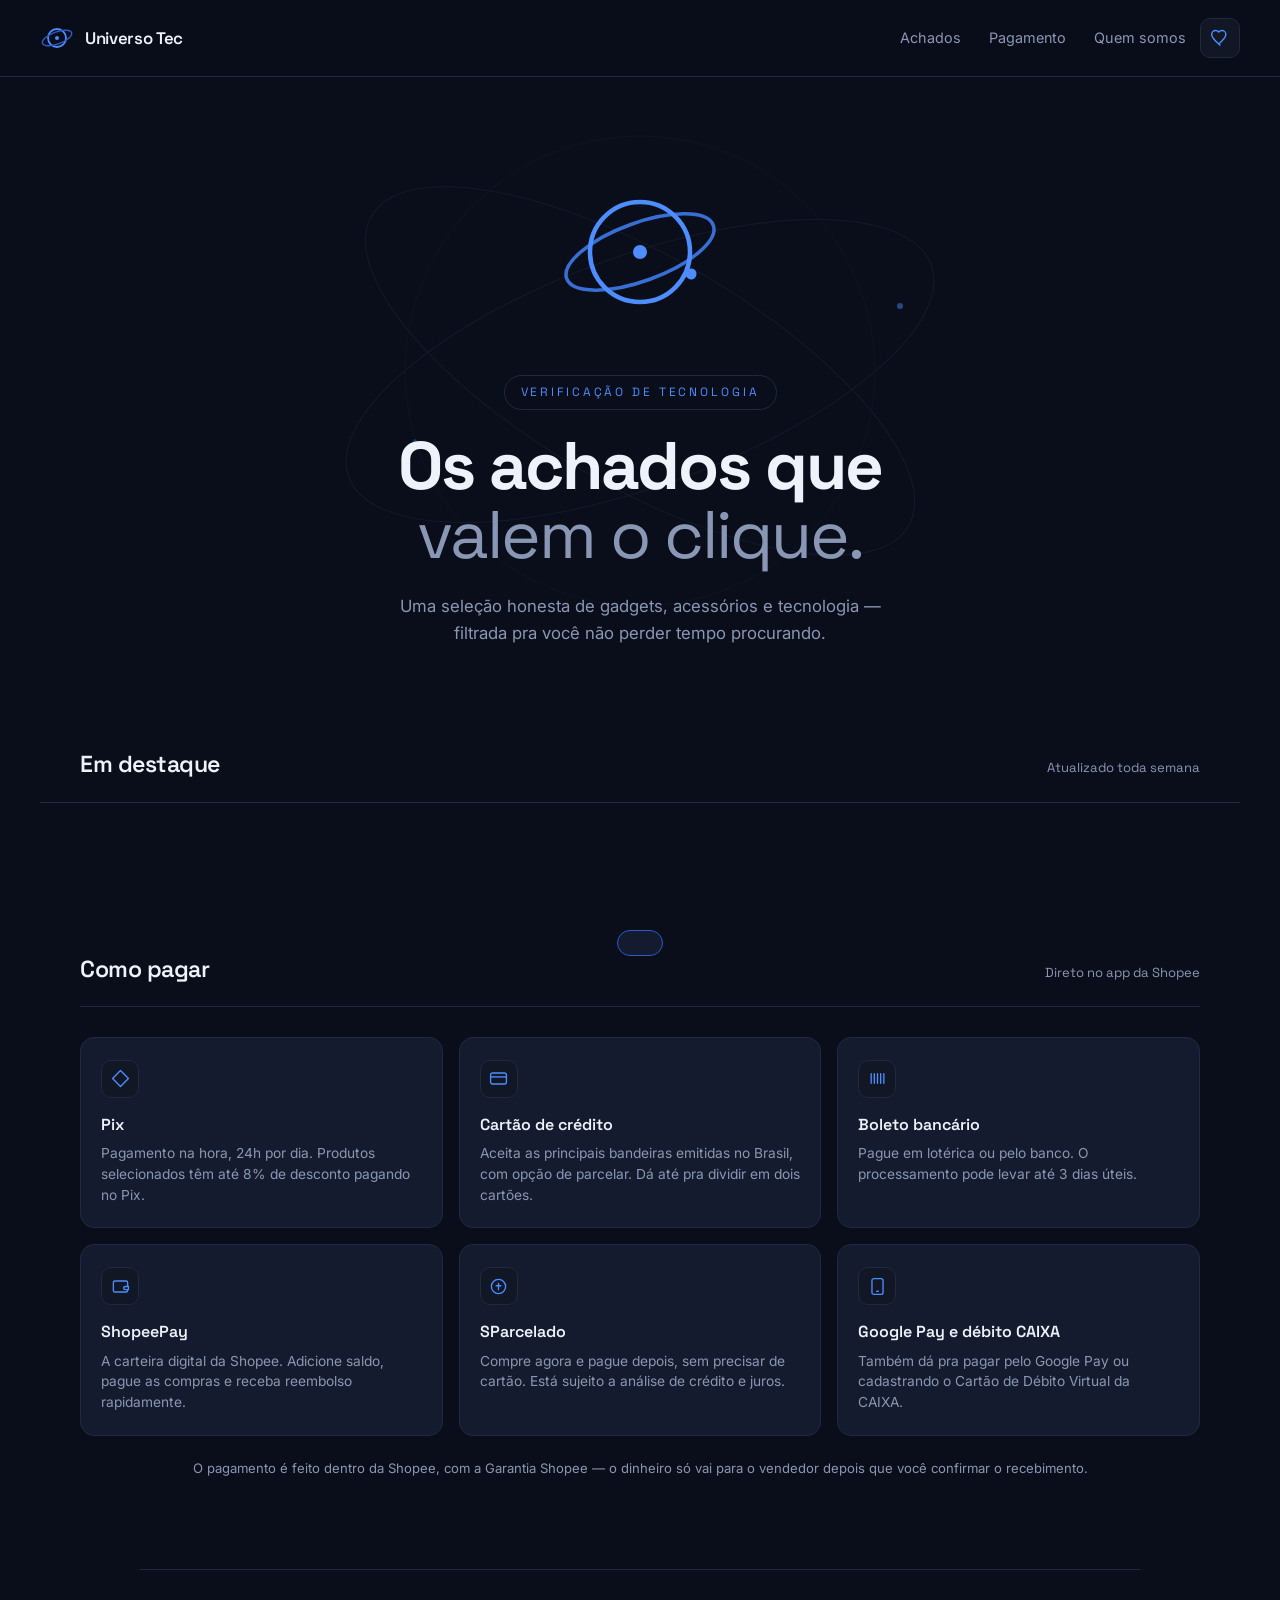
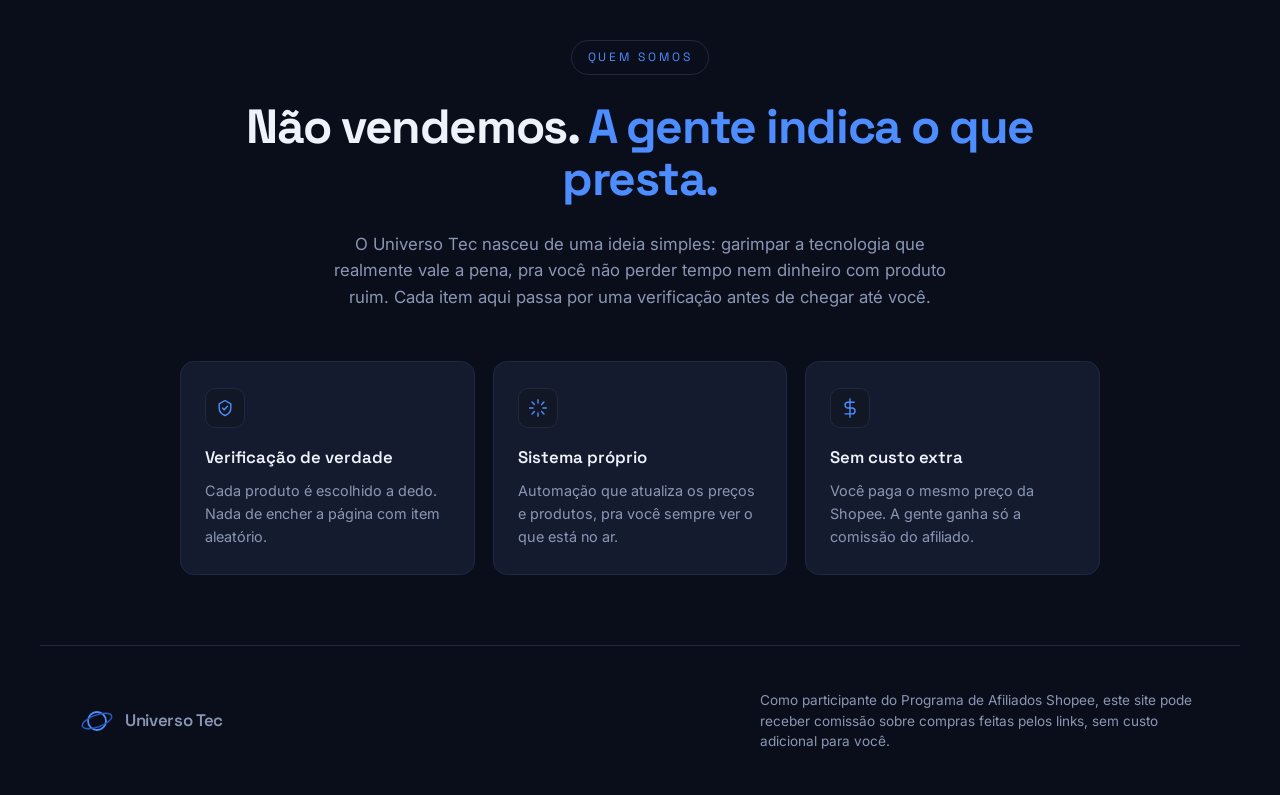
==== commit 5c7e8899: "Adiciona filtros por categoria" ====
--- a/scripts/template.html
+++ b/scripts/template.html
@@ -78,6 +78,35 @@
     max-width: 1200px; margin: 30px auto 30px; border-bottom: 1px solid var(--line); padding-bottom: 18px; }
   .section-head h2 { font-family: 'Space Grotesk', sans-serif; font-size: 1.45rem; font-weight: 600; letter-spacing: -0.02em; }
   .section-head .count { font-family: 'Space Grotesk', sans-serif; font-size: 0.82rem; color: var(--ink-dim); }
+
+  /* ---------- BARRA DE FILTROS ---------- */
+  .filtros-barra { max-width: 1200px; margin: 0 auto 28px; padding: 0 40px; }
+  .filtros { display: flex; flex-wrap: wrap; gap: 9px; }
+  .filtro {
+    display: inline-flex; align-items: center; gap: 7px;
+    font-family: 'Space Grotesk', sans-serif; font-size: 0.84rem; font-weight: 500;
+    color: var(--ink-dim); background: var(--card);
+    border: 1px solid var(--line); border-radius: 100px;
+    padding: 8px 15px; cursor: pointer;
+    transition: color 0.2s, border-color 0.2s, background 0.2s;
+  }
+  .filtro:hover { color: var(--ink); border-color: var(--accent-soft); }
+  .filtro.ativo { color: #fff; background: var(--accent); border-color: var(--accent); }
+  .filtro-num {
+    font-size: 0.7rem; color: var(--ink-dim);
+    background: var(--bg); border-radius: 100px;
+    padding: 1px 7px; min-width: 20px; text-align: center;
+    transition: color 0.2s, background 0.2s;
+  }
+  .filtro.ativo .filtro-num { color: #fff; background: rgba(255,255,255,0.2); }
+
+  .card.oculto { display: none; }
+
+  .sem-resultado {
+    display: none; text-align: center; color: var(--ink-dim);
+    padding: 60px 20px 90px; font-size: 0.95rem;
+  }
+  .sem-resultado.mostrar { display: block; }
 
   .grid { display: grid; grid-template-columns: repeat(auto-fill, minmax(270px, 1fr)); gap: 20px;
     max-width: 1200px; margin: 0 auto; padding: 0 40px 90px; }
@@ -300,7 +329,17 @@
     <span class="count">Atualizado toda semana</span>
   </div>
 
+  <div class="filtros-barra">
+    <div class="filtros" id="filtros">
+      <!--FILTROS-->
+    </div>
+  </div>
+
   <main class="grid" id="produtos"><!--PRODUTOS--></main>
+
+  <div class="sem-resultado" id="semResultado">
+    <p>Nenhum produto nesta categoria.</p>
+  </div>
 
   <!-- ====== FORMAS DE PAGAMENTO ====== -->
   <section class="pagamentos" id="pagamentos">
@@ -422,6 +461,31 @@
   <div class="toast" id="toast"></div>
 
 <script>
+  // ---------- FILTRO POR CATEGORIA ----------
+  const botoesFiltro = document.querySelectorAll('.filtro');
+  const todosCards   = document.querySelectorAll('.card');
+  const semResultado = document.getElementById('semResultado');
+
+  botoesFiltro.forEach(btn => {
+    btn.addEventListener('click', () => aplicarFiltro(btn));
+  });
+
+  function aplicarFiltro(btn) {
+    const alvo = btn.dataset.filtro;
+
+    botoesFiltro.forEach(b => b.classList.remove('ativo'));
+    btn.classList.add('ativo');
+
+    let visiveis = 0;
+    todosCards.forEach(card => {
+      const combina = (alvo === 'todos') || (card.dataset.cat === alvo);
+      card.classList.toggle('oculto', !combina);
+      if (combina) visiveis++;
+    });
+
+    semResultado.classList.toggle('mostrar', visiveis === 0);
+  }
+
   // ---------- FAVORITOS ----------
   const favoritos = new Map();   // id -> dados do produto
 
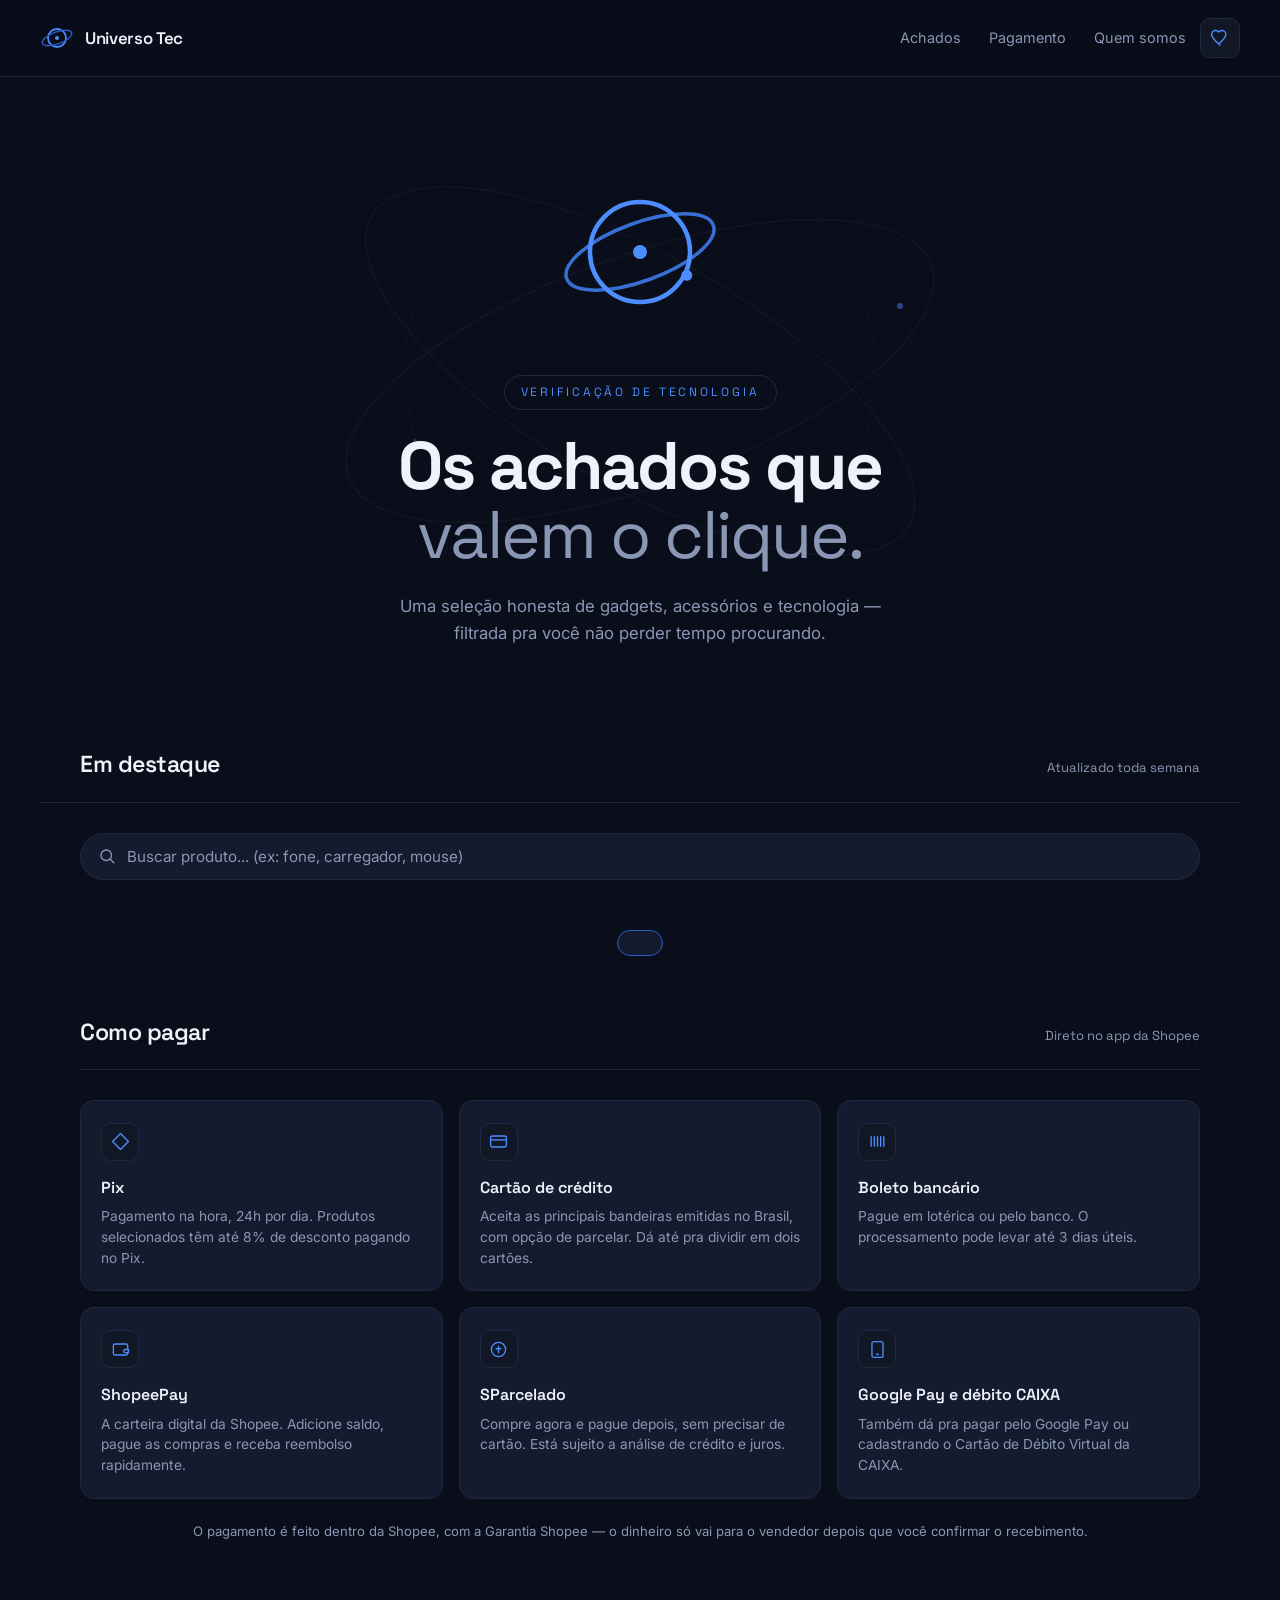
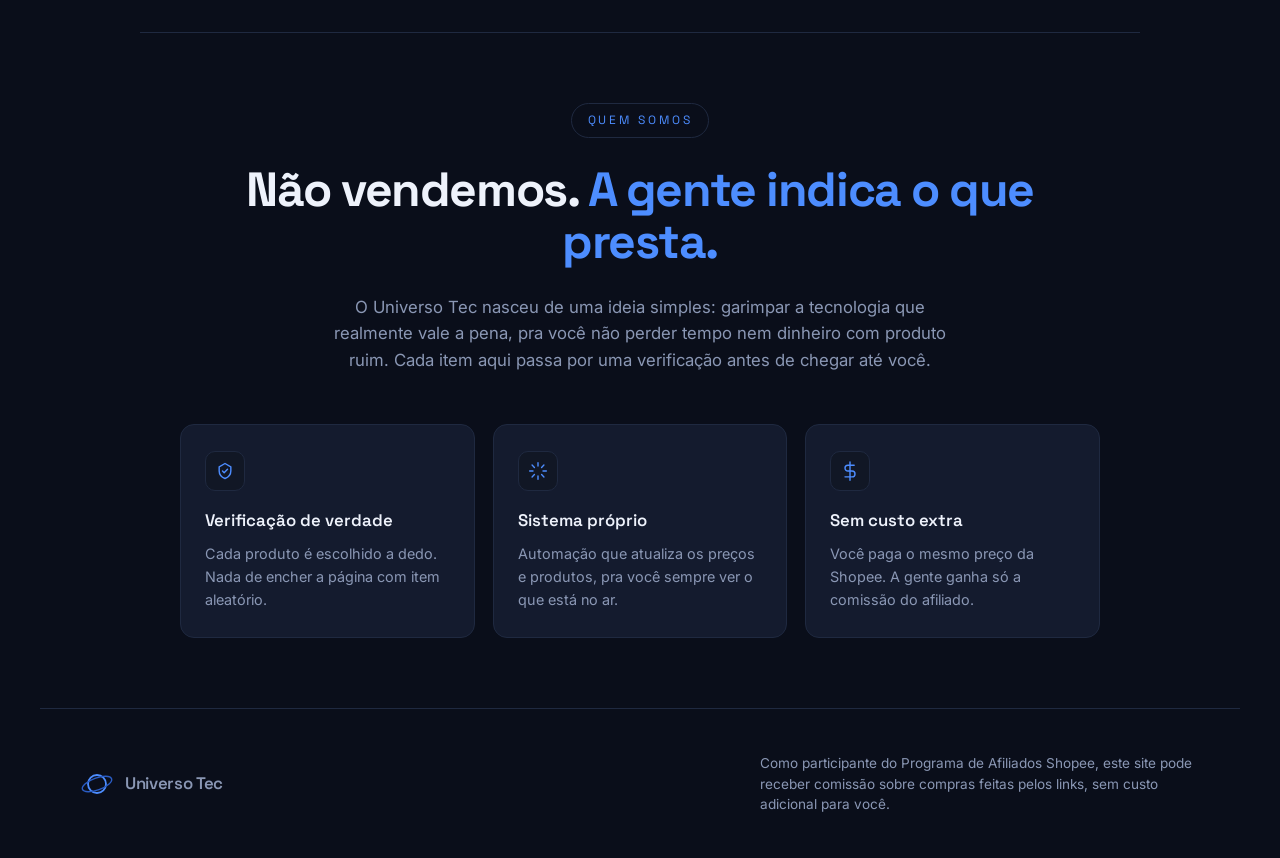
==== commit fb9d209b: "Adiciona busca, icones e novas categorias" ====
--- a/scripts/template.html
+++ b/scripts/template.html
@@ -81,6 +81,27 @@
 
   /* ---------- BARRA DE FILTROS ---------- */
   .filtros-barra { max-width: 1200px; margin: 0 auto 28px; padding: 0 40px; }
+
+  .busca-wrap { position: relative; margin-bottom: 16px; }
+  .busca {
+    width: 100%; background: var(--card); border: 1px solid var(--line);
+    border-radius: 100px; padding: 13px 44px 13px 46px; color: var(--ink);
+    font-family: 'Inter', sans-serif; font-size: 0.95rem; transition: border-color 0.2s;
+  }
+  .busca::placeholder { color: var(--ink-dim); }
+  .busca:focus { outline: none; border-color: var(--accent); }
+  .busca-icon {
+    position: absolute; left: 18px; top: 50%; transform: translateY(-50%);
+    width: 18px; height: 18px; stroke: var(--ink-dim); fill: none; pointer-events: none;
+  }
+  .busca-limpar {
+    position: absolute; right: 12px; top: 50%; transform: translateY(-50%);
+    width: 30px; height: 30px; border-radius: 50%; border: none; background: transparent;
+    cursor: pointer; display: none; align-items: center; justify-content: center;
+  }
+  .busca-limpar.mostrar { display: flex; }
+  .busca-limpar svg { width: 15px; height: 15px; stroke: var(--ink-dim); }
+  .busca-limpar:hover svg { stroke: var(--ink); }
   .filtros { display: flex; flex-wrap: wrap; gap: 9px; }
   .filtro {
     display: inline-flex; align-items: center; gap: 7px;
@@ -92,6 +113,7 @@
   }
   .filtro:hover { color: var(--ink); border-color: var(--accent-soft); }
   .filtro.ativo { color: #fff; background: var(--accent); border-color: var(--accent); }
+  .filtro svg { width: 16px; height: 16px; stroke: currentColor; fill: none; flex-shrink: 0; }
   .filtro-num {
     font-size: 0.7rem; color: var(--ink-dim);
     background: var(--bg); border-radius: 100px;
@@ -330,6 +352,13 @@
   </div>
 
   <div class="filtros-barra">
+    <div class="busca-wrap">
+      <svg class="busca-icon" viewBox="0 0 24 24" fill="none"><circle cx="11" cy="11" r="7" stroke-width="1.8"/><path d="M21 21l-4.3-4.3" stroke-width="1.8" stroke-linecap="round"/></svg>
+      <input class="busca" id="busca" type="text" placeholder="Buscar produto... (ex: fone, carregador, mouse)" autocomplete="off">
+      <button class="busca-limpar" id="buscaLimpar" aria-label="Limpar busca">
+        <svg viewBox="0 0 24 24" fill="none"><path d="M18 6L6 18M6 6l12 12" stroke-width="2" stroke-linecap="round"/></svg>
+      </button>
+    </div>
     <div class="filtros" id="filtros">
       <!--FILTROS-->
     </div>
@@ -461,28 +490,51 @@
   <div class="toast" id="toast"></div>
 
 <script>
-  // ---------- FILTRO POR CATEGORIA ----------
+  // ---------- FILTRO POR CATEGORIA + BUSCA ----------
   const botoesFiltro = document.querySelectorAll('.filtro');
   const todosCards   = document.querySelectorAll('.card');
   const semResultado = document.getElementById('semResultado');
+  const campoBusca   = document.getElementById('busca');
+  const btnLimpar    = document.getElementById('buscaLimpar');
+
+  let categoriaAtiva = 'todos';
+  let termoBusca = '';
 
   botoesFiltro.forEach(btn => {
-    btn.addEventListener('click', () => aplicarFiltro(btn));
+    btn.addEventListener('click', () => {
+      botoesFiltro.forEach(b => b.classList.remove('ativo'));
+      btn.classList.add('ativo');
+      categoriaAtiva = btn.dataset.filtro;
+      aplicar();
+    });
   });
 
-  function aplicarFiltro(btn) {
-    const alvo = btn.dataset.filtro;
-
-    botoesFiltro.forEach(b => b.classList.remove('ativo'));
-    btn.classList.add('ativo');
-
+  campoBusca.addEventListener('input', () => {
+    termoBusca = campoBusca.value.trim().toLowerCase();
+    btnLimpar.classList.toggle('mostrar', termoBusca.length > 0);
+    aplicar();
+  });
+
+  btnLimpar.addEventListener('click', () => {
+    campoBusca.value = '';
+    termoBusca = '';
+    btnLimpar.classList.remove('mostrar');
+    aplicar();
+    campoBusca.focus();
+  });
+
+  function aplicar() {
     let visiveis = 0;
     todosCards.forEach(card => {
-      const combina = (alvo === 'todos') || (card.dataset.cat === alvo);
-      card.classList.toggle('oculto', !combina);
-      if (combina) visiveis++;
+      const catOk = (categoriaAtiva === 'todos') || (card.dataset.cat === categoriaAtiva);
+      const nome = card.querySelector('.card-name').textContent.toLowerCase();
+      const cat = card.querySelector('.card-cat').textContent.toLowerCase();
+      const buscaOk = (termoBusca === '') || nome.includes(termoBusca) || cat.includes(termoBusca);
+
+      const mostrar = catOk && buscaOk;
+      card.classList.toggle('oculto', !mostrar);
+      if (mostrar) visiveis++;
     });
-
     semResultado.classList.toggle('mostrar', visiveis === 0);
   }
 
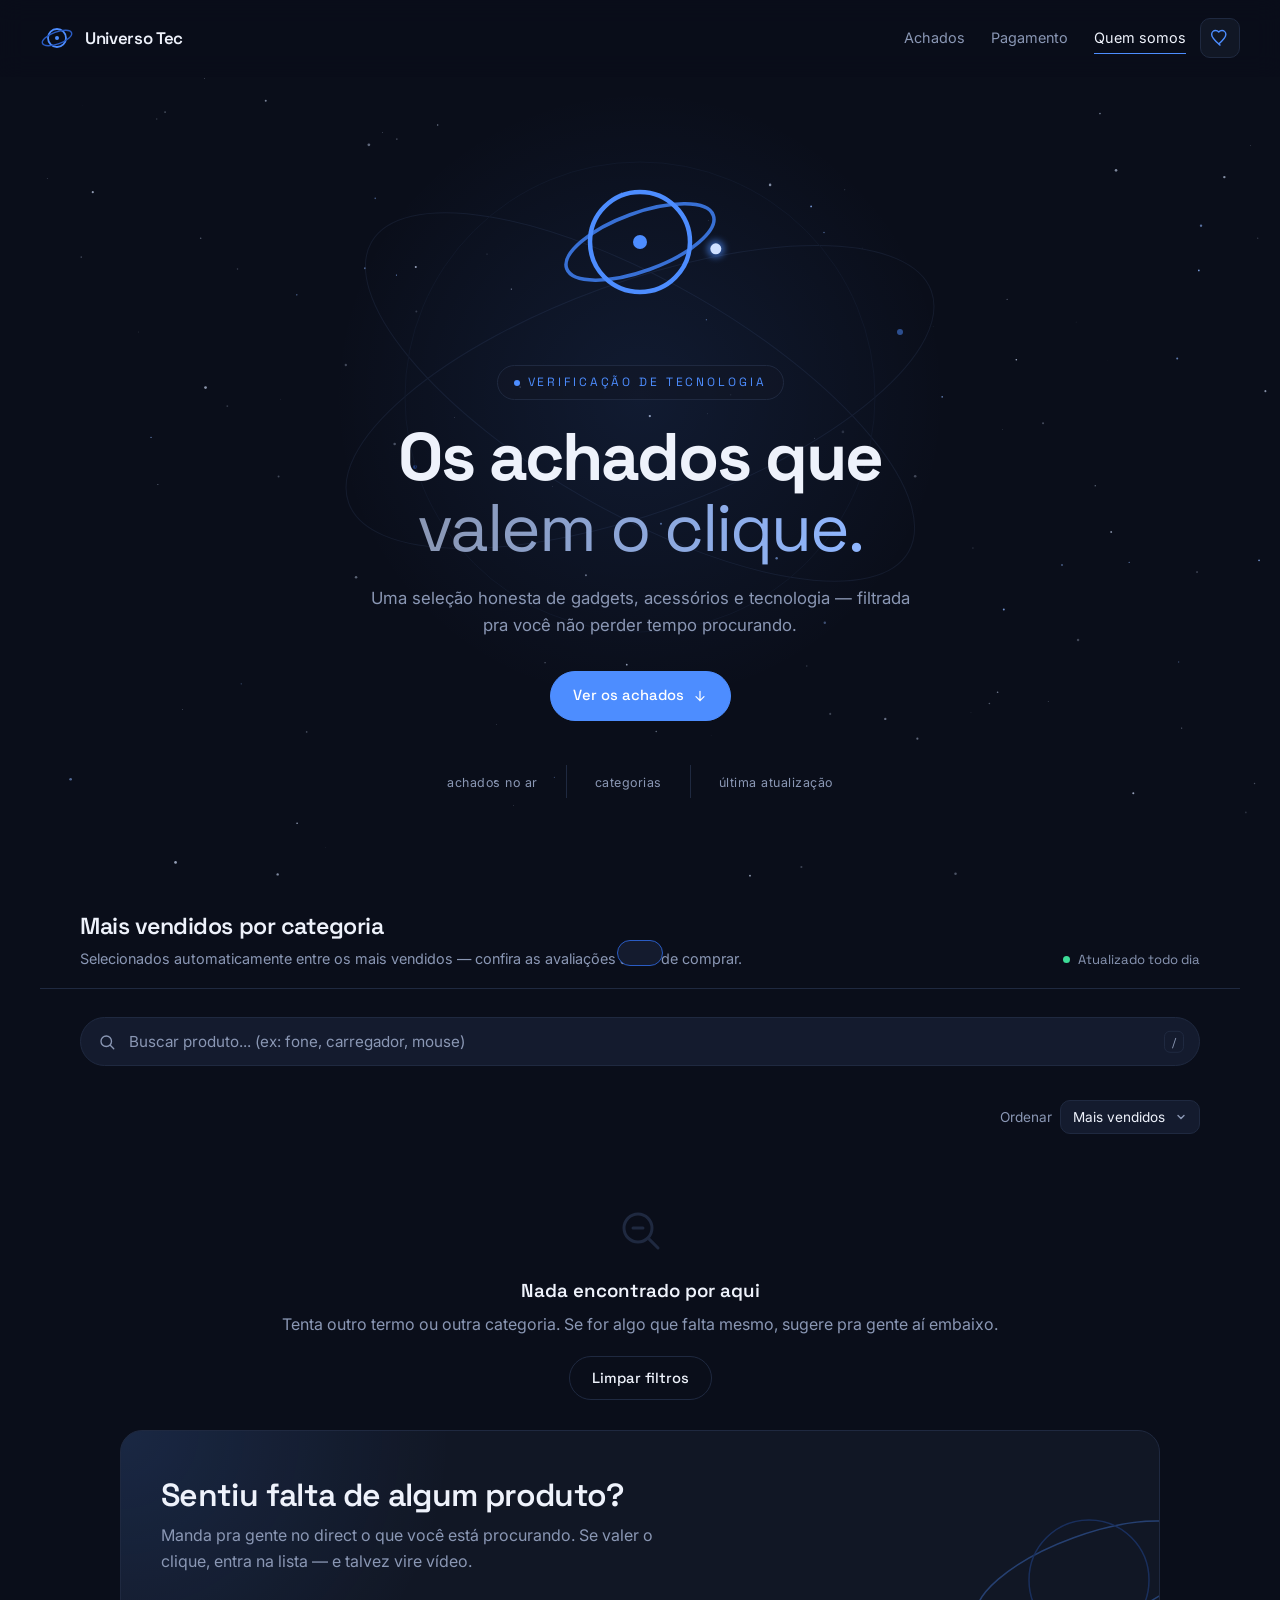
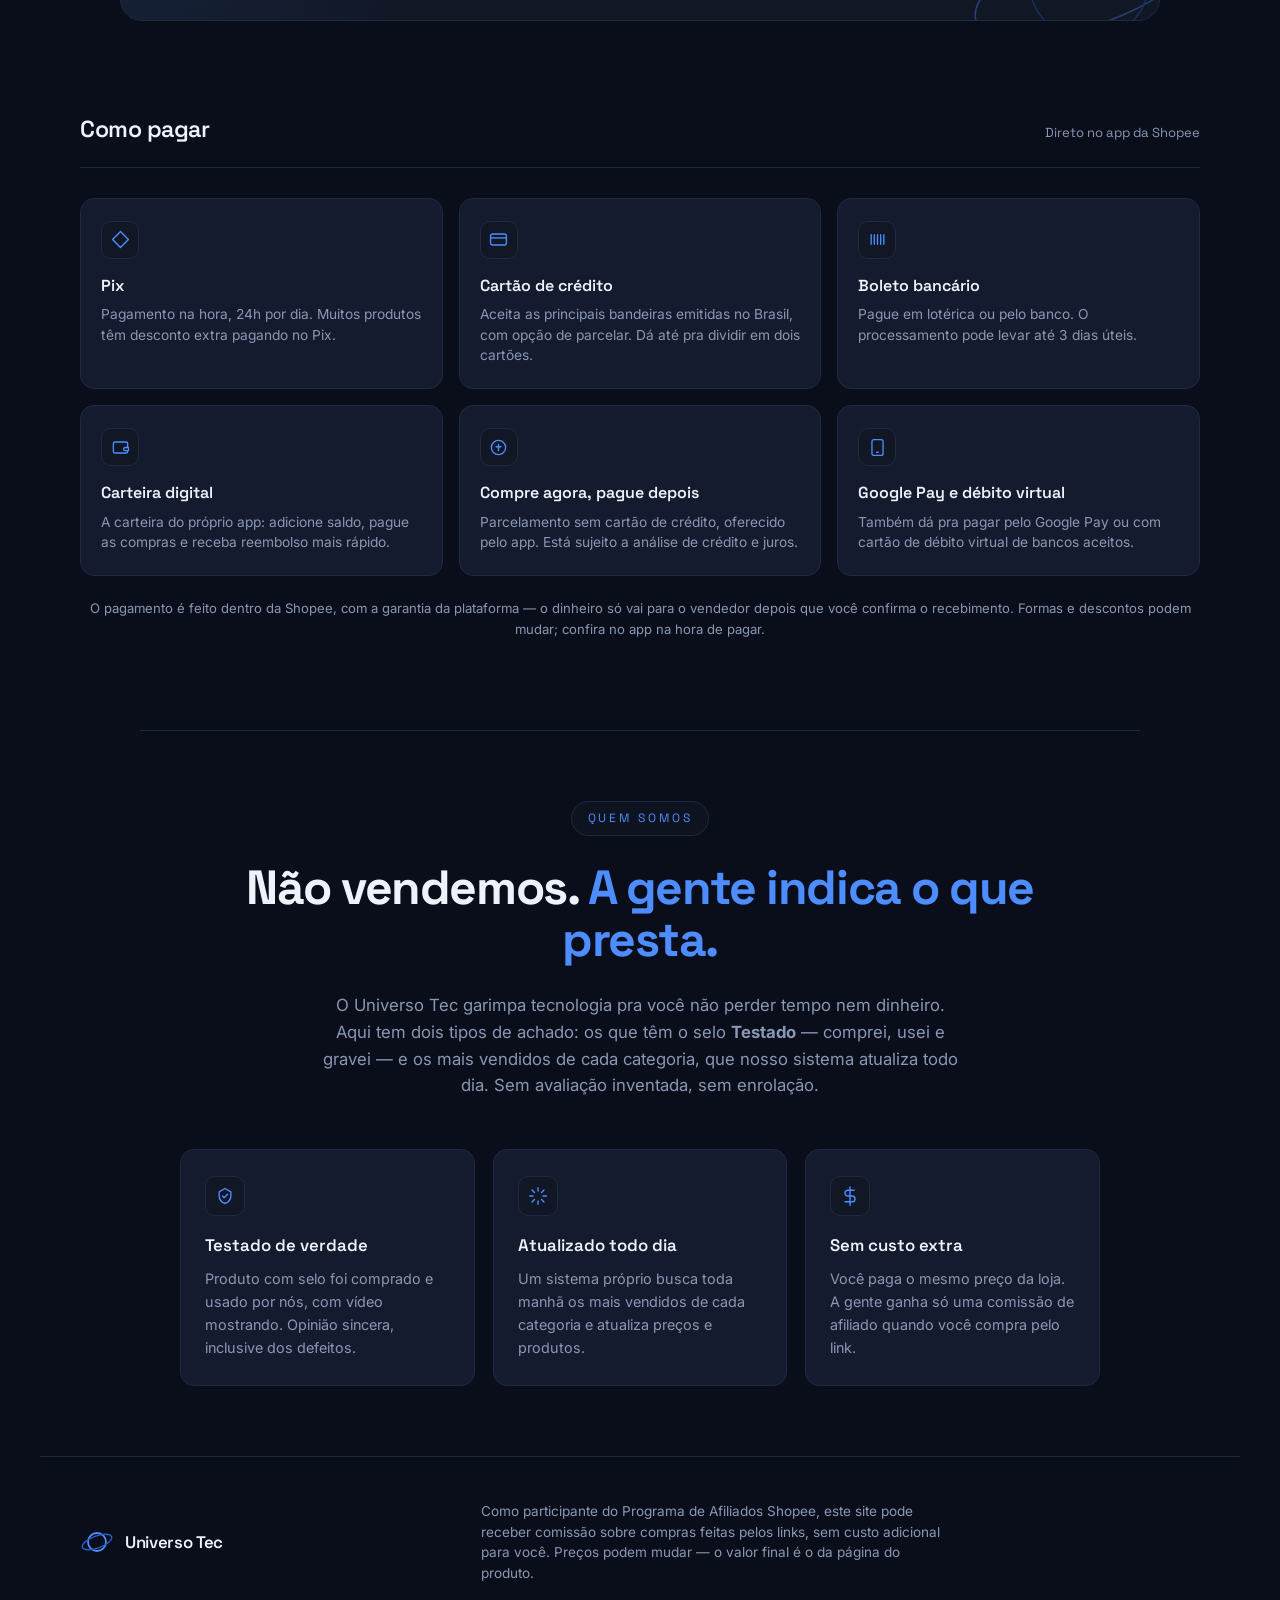
==== commit 377e0dab: "Renova o site: animações, testados com vídeo, busca e favoritos melhores - Novo visual animado (estr" ====
--- a/scripts/template.html
+++ b/scripts/template.html
@@ -3,237 +3,410 @@
 <head>
 <meta charset="UTF-8">
 <meta name="viewport" content="width=device-width, initial-scale=1.0">
-<title>Universo Tec — Verificação de Tecnologia</title>
+<title>Universo Tec — Os achados de tecnologia que valem o clique</title>
+<meta name="description" content="Curadoria honesta de tecnologia: fones, mouses, teclados, cabos, carregadores e setup. Produtos testados e os mais vendidos de cada categoria, atualizados todo dia.">
+<meta name="theme-color" content="#0a0e1a">
+<meta property="og:type" content="website">
+<meta property="og:site_name" content="Universo Tec">
+<meta property="og:title" content="Universo Tec — Os achados que valem o clique">
+<meta property="og:description" content="Tecnologia filtrada pra você não perder tempo: produtos testados e os mais vendidos de cada categoria, atualizados todo dia.">
+<meta property="og:url" content="https://universotecshop.github.io/uni-tec-shop/">
+<meta property="og:image" content="https://universotecshop.github.io/uni-tec-shop/site/assets/mousepad-oriental.jpg">
+<meta name="twitter:card" content="summary_large_image">
 <link rel="icon" type="image/svg+xml" href="data:image/svg+xml,%3Csvg xmlns='http://www.w3.org/2000/svg' viewBox='0 0 34 34'%3E%3Crect width='34' height='34' rx='7' fill='%230a0e1a'/%3E%3Cellipse cx='17' cy='17' rx='14' ry='5.4' fill='none' stroke='%232a5cc4' stroke-width='1.6' transform='rotate(-20 17 17)'/%3E%3Ccircle cx='17' cy='17' r='8' fill='none' stroke='%234d8dff' stroke-width='2'/%3E%3Ccircle cx='17' cy='17' r='2' fill='%234d8dff'/%3E%3C/svg%3E">
 <link rel="preconnect" href="https://fonts.googleapis.com">
 <link rel="preconnect" href="https://fonts.gstatic.com" crossorigin>
+<link rel="preconnect" href="https://cf.shopee.com.br">
 <link href="https://fonts.googleapis.com/css2?family=Space+Grotesk:wght@400;500;600;700&family=Inter:wght@400;500;600&display=swap" rel="stylesheet">
 <style>
   :root {
     --bg: #0a0e1a; --bg-soft: #111725; --card: #141b2e; --line: #1f2940;
     --ink: #eef2fb; --ink-dim: #8a97b4; --accent: #4d8dff; --accent-soft: #2a5cc4;
+    --accent-light: #8fb6ff;
     --glow: rgba(77, 141, 255, 0.15);
+    --ease: cubic-bezier(0.2, 0.7, 0.2, 1);
+    --ease-mola: cubic-bezier(0.34, 1.56, 0.64, 1);
   }
   * { margin: 0; padding: 0; box-sizing: border-box; }
-  html { scroll-behavior: smooth; }
+  html { scroll-behavior: smooth; scroll-padding-top: 80px; }
   body { background: var(--bg); color: var(--ink); font-family: 'Inter', sans-serif;
     -webkit-font-smoothing: antialiased; line-height: 1.6; overflow-x: hidden; }
   body.modal-aberto { overflow: hidden; }
   ::selection { background: var(--accent); color: #fff; }
+  a { color: inherit; }
+  :focus-visible { outline: 2px solid var(--accent); outline-offset: 3px; border-radius: 6px; }
+  .sr-only { position: absolute; width: 1px; height: 1px; overflow: hidden; clip: rect(0 0 0 0); white-space: nowrap; }
+
+  /* ---------- BARRA DE PROGRESSO DE ROLAGEM ---------- */
+  .progresso { position: fixed; top: 0; left: 0; height: 2px; width: 100%; z-index: 60;
+    background: linear-gradient(90deg, var(--accent-soft), var(--accent), var(--accent-light));
+    transform-origin: 0 50%; transform: scaleX(0); pointer-events: none; }
 
   /* ---------- HEADER ---------- */
   .topbar { display: flex; justify-content: space-between; align-items: center;
-    padding: 18px 40px; border-bottom: 1px solid var(--line); position: sticky; top: 0;
-    background: rgba(10,14,26,0.85); backdrop-filter: blur(12px); z-index: 50; }
+    padding: 18px 40px; border-bottom: 1px solid transparent; position: sticky; top: 0;
+    background: rgba(10,14,26,0.55); backdrop-filter: blur(12px); -webkit-backdrop-filter: blur(12px);
+    z-index: 50; transition: padding 0.3s var(--ease), background 0.3s, border-color 0.3s; }
+  .topbar.rolado { padding-top: 12px; padding-bottom: 12px; background: rgba(10,14,26,0.88); border-color: var(--line); }
   .brand { display: flex; align-items: center; gap: 11px; font-family: 'Space Grotesk', sans-serif;
-    font-weight: 600; font-size: 1.05rem; letter-spacing: -0.02em; }
-  .brand-mark { width: 34px; height: 34px; }
+    font-weight: 600; font-size: 1.05rem; letter-spacing: -0.02em; text-decoration: none; color: var(--ink); }
+  .brand-mark { width: 34px; height: 34px; transition: transform 0.6s var(--ease); }
+  .brand:hover .brand-mark { transform: rotate(160deg); }
   .header-actions { display: flex; align-items: center; gap: 14px; }
-  .nav { display: flex; gap: 28px; font-size: 0.9rem; color: var(--ink-dim); }
-  .nav a { color: var(--ink-dim); text-decoration: none; transition: color 0.2s; }
-  .nav a:hover { color: var(--ink); }
+  .nav { display: flex; gap: 26px; font-size: 0.9rem; }
+  .nav a { color: var(--ink-dim); text-decoration: none; transition: color 0.2s; position: relative; }
+  .nav a::after { content: ''; position: absolute; left: 0; right: 0; bottom: -4px; height: 1px;
+    background: var(--accent); transform: scaleX(0); transition: transform 0.3s var(--ease); }
+  .nav a:hover, .nav a.atual { color: var(--ink); }
+  .nav a:hover::after, .nav a.atual::after { transform: scaleX(1); }
 
   .fav-btn { display: inline-flex; align-items: center; justify-content: center;
     width: 40px; height: 40px; border: 1px solid var(--line); border-radius: 10px;
-    background: var(--bg-soft); cursor: pointer; transition: border-color 0.2s; position: relative; }
+    background: var(--bg-soft); cursor: pointer; transition: border-color 0.2s, transform 0.2s; position: relative; }
   .fav-btn:hover { border-color: var(--accent); }
+  .fav-btn.pulo { animation: pulo 0.5s var(--ease-mola); }
   .fav-btn svg { width: 20px; height: 20px; }
   .fav-count { position: absolute; top: -7px; right: -7px; min-width: 18px; height: 18px;
     background: var(--accent); color: #fff; border-radius: 9px; font-size: 0.68rem; font-weight: 600;
     display: none; align-items: center; justify-content: center; padding: 0 5px; font-family: 'Space Grotesk', sans-serif; }
   .fav-count.show { display: flex; }
-
-  /* ---------- HERO com LOGO ANIMADA ---------- */
-  .hero { position: relative; padding: 80px 40px 70px; text-align: center; overflow: hidden; }
-  .hero-orbit-bg { position: absolute; top: 46%; left: 50%; transform: translate(-50%,-50%);
-    width: 640px; height: 640px; max-width: 92vw; max-height: 92vw; opacity: 0.45; pointer-events: none; }
-  .hero-logo { position: relative; width: 190px; height: 190px; margin: 0 auto 28px;
+  @keyframes pulo { 0% { transform: scale(1); } 40% { transform: scale(1.18); } 100% { transform: scale(1); } }
+
+  /* ---------- HERO ---------- */
+  .hero { position: relative; padding: 70px 40px 80px; text-align: center; overflow: hidden; }
+  .estrelas { position: absolute; inset: 0; width: 100%; height: 100%; pointer-events: none; }
+  .hero::after { content: ''; position: absolute; left: 50%; top: 40%; width: 700px; height: 700px; max-width: 120vw;
+    transform: translate(-50%,-50%); background: radial-gradient(circle, rgba(77,141,255,0.10), transparent 62%);
+    pointer-events: none; }
+  .hero-orbit-bg { position: absolute; top: 40%; left: 50%; width: 640px; height: 640px;
+    max-width: 92vw; max-height: 92vw; opacity: 0.5; pointer-events: none;
+    transform: translate(-50%,-50%) translate(var(--px, 0px), var(--py, 0px)); transition: transform 0.6s var(--ease); }
+  .hero-orbit-bg .giro { transform-origin: 320px 320px; animation: girar 90s linear infinite; }
+  .hero-orbit-bg .giro-rev { transform-origin: 320px 320px; animation: girar 140s linear infinite reverse; }
+  @keyframes girar { to { transform: rotate(360deg); } }
+
+  .hero-logo { position: relative; z-index: 1; width: 190px; height: 190px; margin: 0 auto 28px;
     display: flex; align-items: center; justify-content: center;
-    animation: flutuar 5s ease-in-out infinite; }
-
-  /* planeta sobe e desce suavemente */
-  @keyframes flutuar {
-    0%, 100% { transform: translateY(-8px); }
-    50%      { transform: translateY(8px); }
-  }
-  /* o elétron é animado pelo <animateMotion> dentro do SVG, não pelo CSS */
-
-  /* núcleo pulsa */
+    transform: translate(calc(var(--px, 0px) * -0.5), calc(var(--py, 0px) * -0.5)); transition: transform 0.6s var(--ease); }
+  .hero-logo svg { animation: flutuar 5s ease-in-out infinite; overflow: visible; }
+  @keyframes flutuar { 0%, 100% { transform: translateY(-8px); } 50% { transform: translateY(8px); } }
+  /* o elétron é animado pelo <animateMotion> dentro do SVG.
+     LIÇÃO: nunca animar opacidade do anel — ele some contra o fundo escuro. */
   .nucleo { animation: pulsar 2.4s ease-in-out infinite; transform-origin: 95px 95px; }
-  @keyframes pulsar {
-    0%, 100% { opacity: 1;   r: 7; }
-    50%      { opacity: 0.6; r: 9; }
-  }
-
-  .eyebrow { display: inline-block; font-family: 'Space Grotesk', sans-serif; font-size: 0.75rem;
+  @keyframes pulsar { 0%, 100% { opacity: 1; r: 7; } 50% { opacity: 0.6; r: 9; } }
+  .eletron-rastro { filter: blur(3px); }
+
+  .hero-conteudo { position: relative; z-index: 1; }
+  .eyebrow { display: inline-flex; align-items: center; gap: 8px; font-family: 'Space Grotesk', sans-serif; font-size: 0.75rem;
     letter-spacing: 0.24em; text-transform: uppercase; color: var(--accent); margin-bottom: 22px;
-    padding: 7px 16px; border: 1px solid var(--line); border-radius: 100px; position: relative; }
+    padding: 7px 16px; border: 1px solid var(--line); border-radius: 100px; position: relative; background: rgba(17,23,37,0.6); }
+  .eyebrow .ponto { width: 6px; height: 6px; border-radius: 50%; background: var(--accent); box-shadow: 0 0 0 0 rgba(77,141,255,0.6);
+    animation: ping 2s infinite; }
+  @keyframes ping { 0% { box-shadow: 0 0 0 0 rgba(77,141,255,0.55); } 80%, 100% { box-shadow: 0 0 0 9px rgba(77,141,255,0); } }
   .hero h1 { font-family: 'Space Grotesk', sans-serif; font-size: clamp(2.4rem, 5.5vw, 4.2rem);
-    font-weight: 700; line-height: 1.03; letter-spacing: -0.03em; margin-bottom: 22px; position: relative; }
-  .hero h1 .thin { color: var(--ink-dim); font-weight: 400; }
-  .hero p { max-width: 520px; margin: 0 auto; color: var(--ink-dim); font-size: 1.05rem; position: relative; }
+    font-weight: 700; line-height: 1.05; letter-spacing: -0.03em; margin-bottom: 22px; }
+  .hero h1 .thin { font-weight: 400; background: linear-gradient(90deg, var(--ink-dim) 0%, var(--accent-light) 50%, var(--ink-dim) 100%);
+    background-size: 200% 100%; -webkit-background-clip: text; background-clip: text; color: transparent;
+    animation: brilho 6s ease-in-out infinite; }
+  @keyframes brilho { 0%, 100% { background-position: 100% 0; } 50% { background-position: 0 0; } }
+  .hero p.lead { max-width: 540px; margin: 0 auto; color: var(--ink-dim); font-size: 1.05rem; }
+
+  .hero-ctas { display: flex; gap: 12px; justify-content: center; flex-wrap: wrap; margin-top: 32px; }
+  .botao { display: inline-flex; align-items: center; gap: 8px; font-family: 'Space Grotesk', sans-serif; font-weight: 500;
+    font-size: 0.92rem; color: #fff; background: var(--accent); border: 1px solid var(--accent);
+    padding: 12px 22px; border-radius: 100px; text-decoration: none; cursor: pointer; position: relative; overflow: hidden;
+    transition: transform 0.25s var(--ease), box-shadow 0.25s, background 0.25s, border-color 0.25s; }
+  .botao svg { width: 16px; height: 16px; flex-shrink: 0; }
+  .botao:hover { transform: translateY(-2px); box-shadow: 0 12px 30px -10px rgba(77,141,255,0.6); }
+  .botao::before { content: ''; position: absolute; inset: 0; background: linear-gradient(110deg, transparent 30%, rgba(255,255,255,0.25) 50%, transparent 70%);
+    transform: translateX(-100%); transition: transform 0.6s var(--ease); }
+  .botao:hover::before { transform: translateX(100%); }
+  .botao-ghost { background: transparent; color: var(--ink); border-color: var(--line); }
+  .botao-ghost:hover { border-color: var(--accent); background: rgba(77,141,255,0.08); box-shadow: none; }
+
+  .stats { display: flex; justify-content: center; gap: 0; margin-top: 44px; flex-wrap: wrap; }
+  .stat { padding: 4px 28px; border-left: 1px solid var(--line); }
+  .stat:first-child { border-left: none; }
+  .stat strong { display: block; font-family: 'Space Grotesk', sans-serif; font-size: 1.6rem; font-weight: 600; letter-spacing: -0.02em; }
+  .stat span { font-size: 0.78rem; color: var(--ink-dim); letter-spacing: 0.04em; }
+
+  /* ---------- ANIMAÇÃO DE ENTRADA (reveal) ---------- */
+  .reveal { opacity: 0; transform: translateY(24px); transition: opacity 0.7s var(--ease), transform 0.7s var(--ease); }
+  .reveal.visivel { opacity: 1; transform: none; }
+  .hero .entrar { animation: entrar 0.8s var(--ease) backwards; animation-delay: calc(var(--i) * 0.12s + 0.1s); }
+  @keyframes entrar { from { opacity: 0; transform: translateY(18px); } }
+  .hero-logo.entrar { animation-name: entrar-fade; }
+  @keyframes entrar-fade { from { opacity: 0; } }
+  /* itens com hover próprio mantêm a transição do reveal */
+  .pag-item.reveal, .pillar.reveal, .destaque.reveal { transition: opacity 0.7s var(--ease), transform 0.5s var(--ease), border-color 0.3s; }
 
   /* ---------- SEÇÕES ---------- */
-  .section-head { display: flex; align-items: baseline; justify-content: space-between; padding: 0 40px;
-    max-width: 1200px; margin: 30px auto 30px; border-bottom: 1px solid var(--line); padding-bottom: 18px; }
+  .section-head { display: flex; align-items: flex-end; justify-content: space-between; gap: 16px;
+    max-width: 1200px; margin: 30px auto 28px; padding: 0 40px 18px; border-bottom: 1px solid var(--line); }
   .section-head h2 { font-family: 'Space Grotesk', sans-serif; font-size: 1.45rem; font-weight: 600; letter-spacing: -0.02em; }
-  .section-head .count { font-family: 'Space Grotesk', sans-serif; font-size: 0.82rem; color: var(--ink-dim); }
+  .section-sub { color: var(--ink-dim); font-size: 0.9rem; margin-top: 2px; }
+  .section-head .count { font-family: 'Space Grotesk', sans-serif; font-size: 0.82rem; color: var(--ink-dim);
+    display: inline-flex; align-items: center; gap: 8px; white-space: nowrap; }
+  .section-head .count .ponto { width: 7px; height: 7px; border-radius: 50%; background: #3ddc97; animation: ping-verde 2s infinite; }
+  @keyframes ping-verde { 0% { box-shadow: 0 0 0 0 rgba(61,220,151,0.5); } 80%, 100% { box-shadow: 0 0 0 7px rgba(61,220,151,0); } }
+
+  /* ---------- TESTADOS (destaque) ---------- */
+  .testados { padding-top: 10px; }
+  .destaques { max-width: 1200px; margin: 0 auto 70px; padding: 0 40px; display: grid; gap: 20px; }
+  .destaque { display: grid; grid-template-columns: minmax(220px, 380px) 1fr; background: var(--card);
+    border: 1px solid var(--line); border-radius: 20px; overflow: hidden; position: relative; isolation: isolate; }
+  .destaque::before { content: ''; position: absolute; inset: -1px; border-radius: 20px; padding: 1px; z-index: -1;
+    background: conic-gradient(from var(--ang, 0deg), transparent 0 70%, var(--accent) 85%, transparent 100%);
+    -webkit-mask: linear-gradient(#000 0 0) content-box, linear-gradient(#000 0 0); -webkit-mask-composite: xor; mask-composite: exclude;
+    animation: borda 6s linear infinite; }
+  @property --ang { syntax: '<angle>'; initial-value: 0deg; inherits: false; }
+  @keyframes borda { to { --ang: 360deg; } }
+  .destaque-img { display: block; aspect-ratio: 1/1; background: linear-gradient(145deg, #0e1526, #1a2440); overflow: hidden; }
+  .destaque-img img { width: 100%; height: 100%; object-fit: cover; transition: transform 0.8s var(--ease); }
+  .destaque:hover .destaque-img img { transform: scale(1.05); }
+  .destaque-body { padding: 34px 36px; display: flex; flex-direction: column; justify-content: center; }
+  .destaque-body .selo-testado { position: static; align-self: flex-start; margin-bottom: 16px; }
+  .destaque-body h3 { font-family: 'Space Grotesk', sans-serif; font-size: clamp(1.25rem, 2.4vw, 1.7rem); font-weight: 600;
+    letter-spacing: -0.02em; line-height: 1.2; margin-bottom: 16px; }
+  .destaque-nota { color: var(--ink-dim); font-size: 1rem; border-left: 2px solid var(--accent); padding-left: 16px; margin-bottom: 26px; font-style: italic; }
+  .destaque-foot { display: flex; align-items: center; justify-content: space-between; gap: 18px; flex-wrap: wrap; }
+  .destaque-preco { font-size: 1.8rem !important; }
+  .destaque-botoes { display: flex; gap: 10px; flex-wrap: wrap; }
+
+  button.destaque-img { border: 0; padding: 0; width: 100%; cursor: pointer; position: relative; font: inherit; }
+  .play-badge { position: absolute; left: 50%; top: 50%; width: 74px; height: 74px; margin: -37px 0 0 -37px; border-radius: 50%;
+    display: flex; align-items: center; justify-content: center; color: #fff; background: rgba(77,141,255,0.85);
+    backdrop-filter: blur(6px); box-shadow: 0 0 0 0 rgba(77,141,255,0.6); animation: ping-play 2.2s infinite;
+    transition: transform 0.35s var(--ease-mola); }
+  .play-badge svg { width: 30px; height: 30px; margin-left: 4px; }
+  .play-badge svg path { fill: #fff; }
+  button.destaque-img:hover .play-badge { transform: scale(1.12); }
+  @keyframes ping-play { 0% { box-shadow: 0 0 0 0 rgba(77,141,255,0.55); } 80%, 100% { box-shadow: 0 0 0 22px rgba(77,141,255,0); } }
+
+  /* ---------- PLAYER DE VÍDEO ---------- */
+  .player { position: fixed; inset: 0; z-index: 110; display: flex; align-items: center; justify-content: center; padding: 20px;
+    background: rgba(5,8,15,0.88); backdrop-filter: blur(8px); opacity: 0; pointer-events: none; transition: opacity 0.3s; }
+  .player.open { opacity: 1; pointer-events: auto; }
+  .player-caixa { position: relative; height: min(86vh, 860px); aspect-ratio: 9/16; max-width: 100%; border-radius: 20px; overflow: hidden;
+    background: #000; border: 1px solid var(--line); box-shadow: 0 30px 80px -20px rgba(77,141,255,0.35);
+    transform: scale(0.92) translateY(20px); transition: transform 0.45s var(--ease-mola); }
+  .player.open .player-caixa { transform: none; }
+  .player video { width: 100%; height: 100%; object-fit: cover; display: block; background: #000; }
+  .player-fechar { position: absolute; top: 12px; right: 12px; z-index: 2; width: 38px; height: 38px; border-radius: 50%;
+    border: 1px solid rgba(255,255,255,0.2); background: rgba(10,14,26,0.6); backdrop-filter: blur(6px); cursor: pointer;
+    display: flex; align-items: center; justify-content: center; transition: transform 0.3s var(--ease); }
+  .player-fechar:hover { transform: rotate(90deg); }
+  .player-fechar svg { width: 16px; height: 16px; stroke: #fff; }
+
+  .selo-testado { position: absolute; top: 12px; left: 12px; z-index: 3; display: inline-flex; align-items: center; gap: 5px;
+    font-family: 'Space Grotesk', sans-serif; font-size: 0.68rem; font-weight: 600; letter-spacing: 0.08em; text-transform: uppercase;
+    color: #fff; background: var(--accent); padding: 5px 10px 5px 8px; border-radius: 100px;
+    box-shadow: 0 6px 18px -6px rgba(77,141,255,0.8); }
+  .selo-testado svg { width: 13px; height: 13px; }
 
   /* ---------- BARRA DE FILTROS ---------- */
-  .filtros-barra { max-width: 1200px; margin: 0 auto 28px; padding: 0 40px; }
-
+  .filtros-barra { max-width: 1200px; margin: 0 auto 22px; padding: 0 40px; }
   .busca-wrap { position: relative; margin-bottom: 16px; }
-  .busca {
-    width: 100%; background: var(--card); border: 1px solid var(--line);
-    border-radius: 100px; padding: 13px 44px 13px 46px; color: var(--ink);
-    font-family: 'Inter', sans-serif; font-size: 0.95rem; transition: border-color 0.2s;
-  }
+  .busca { width: 100%; background: var(--card); border: 1px solid var(--line);
+    border-radius: 100px; padding: 14px 80px 14px 48px; color: var(--ink);
+    font-family: 'Inter', sans-serif; font-size: 0.95rem; transition: border-color 0.2s, box-shadow 0.3s; }
   .busca::placeholder { color: var(--ink-dim); }
-  .busca:focus { outline: none; border-color: var(--accent); }
-  .busca-icon {
-    position: absolute; left: 18px; top: 50%; transform: translateY(-50%);
-    width: 18px; height: 18px; stroke: var(--ink-dim); fill: none; pointer-events: none;
-  }
-  .busca-limpar {
-    position: absolute; right: 12px; top: 50%; transform: translateY(-50%);
+  .busca:focus { outline: none; border-color: var(--accent); box-shadow: 0 0 0 4px rgba(77,141,255,0.12); }
+  .busca-icon { position: absolute; left: 18px; top: 50%; transform: translateY(-50%);
+    width: 18px; height: 18px; stroke: var(--ink-dim); fill: none; pointer-events: none; transition: stroke 0.2s; }
+  .busca:focus ~ .busca-icon { stroke: var(--accent); }
+  .busca-atalho { position: absolute; right: 16px; top: 50%; transform: translateY(-50%); font-family: 'Space Grotesk', sans-serif;
+    font-size: 0.72rem; color: var(--ink-dim); border: 1px solid var(--line); border-radius: 6px; padding: 1px 7px; pointer-events: none; }
+  .busca-limpar { position: absolute; right: 12px; top: 50%; transform: translateY(-50%);
     width: 30px; height: 30px; border-radius: 50%; border: none; background: transparent;
-    cursor: pointer; display: none; align-items: center; justify-content: center;
-  }
+    cursor: pointer; display: none; align-items: center; justify-content: center; }
   .busca-limpar.mostrar { display: flex; }
+  .busca-limpar.mostrar ~ .busca-atalho { display: none; }
   .busca-limpar svg { width: 15px; height: 15px; stroke: var(--ink-dim); }
   .busca-limpar:hover svg { stroke: var(--ink); }
+
   .filtros { display: flex; flex-wrap: wrap; gap: 9px; }
-  .filtro {
-    display: inline-flex; align-items: center; gap: 7px;
+  .filtro { display: inline-flex; align-items: center; gap: 7px; white-space: nowrap;
     font-family: 'Space Grotesk', sans-serif; font-size: 0.84rem; font-weight: 500;
-    color: var(--ink-dim); background: var(--card);
-    border: 1px solid var(--line); border-radius: 100px;
-    padding: 8px 15px; cursor: pointer;
-    transition: color 0.2s, border-color 0.2s, background 0.2s;
-  }
-  .filtro:hover { color: var(--ink); border-color: var(--accent-soft); }
-  .filtro.ativo { color: #fff; background: var(--accent); border-color: var(--accent); }
-  .filtro svg { width: 16px; height: 16px; stroke: currentColor; fill: none; flex-shrink: 0; }
-  .filtro-num {
-    font-size: 0.7rem; color: var(--ink-dim);
-    background: var(--bg); border-radius: 100px;
-    padding: 1px 7px; min-width: 20px; text-align: center;
-    transition: color 0.2s, background 0.2s;
-  }
+    color: var(--ink-dim); background: var(--card); border: 1px solid var(--line); border-radius: 100px;
+    padding: 8px 15px; cursor: pointer; transition: color 0.2s, border-color 0.2s, background 0.25s, transform 0.2s; }
+  .filtro:hover { color: var(--ink); border-color: var(--accent-soft); transform: translateY(-1px); }
+  .filtro:active { transform: scale(0.96); }
+  .filtro.ativo { color: #fff; background: var(--accent); border-color: var(--accent); box-shadow: 0 8px 22px -10px rgba(77,141,255,0.8); }
+  .filtro svg { width: 16px; height: 16px; stroke: currentColor; fill: none; flex-shrink: 0; transition: transform 0.4s var(--ease-mola); }
+  .filtro:hover svg, .filtro.ativo svg { transform: rotate(-8deg) scale(1.1); }
+  .filtro-num { font-size: 0.7rem; color: var(--ink-dim); background: var(--bg); border-radius: 100px;
+    padding: 1px 7px; min-width: 20px; text-align: center; transition: color 0.2s, background 0.2s; }
   .filtro.ativo .filtro-num { color: #fff; background: rgba(255,255,255,0.2); }
 
+  .resultado-barra { display: flex; align-items: center; justify-content: space-between; gap: 12px; margin-top: 18px; flex-wrap: wrap; }
+  .resultado-info { font-size: 0.85rem; color: var(--ink-dim); }
+  .resultado-info strong { color: var(--ink); font-weight: 600; }
+  .ordenar { display: inline-flex; align-items: center; gap: 8px; font-size: 0.85rem; color: var(--ink-dim); }
+  .ordenar select { appearance: none; -webkit-appearance: none; background: var(--card) url("data:image/svg+xml,%3Csvg xmlns='http://www.w3.org/2000/svg' width='12' height='12' viewBox='0 0 12 12'%3E%3Cpath d='M3 4.5l3 3 3-3' stroke='%238a97b4' stroke-width='1.4' fill='none' stroke-linecap='round'/%3E%3C/svg%3E") no-repeat right 12px center;
+    color: var(--ink); border: 1px solid var(--line); border-radius: 10px; padding: 8px 34px 8px 12px;
+    font-family: 'Inter', sans-serif; font-size: 0.85rem; cursor: pointer; transition: border-color 0.2s; }
+  .ordenar select:hover, .ordenar select:focus { border-color: var(--accent); outline: none; }
+
+  /* ---------- GRID DE CARDS ---------- */
+  .grid { display: grid; grid-template-columns: repeat(auto-fill, minmax(250px, 1fr)); gap: 20px;
+    max-width: 1200px; margin: 0 auto; padding: 0 40px; }
+  .card { position: relative; background: var(--card); border: 1px solid var(--line); border-radius: 16px;
+    overflow: hidden; transform-style: preserve-3d;
+    transition: transform 0.35s var(--ease), border-color 0.35s, box-shadow 0.35s; }
+  .card:hover { border-color: var(--accent-soft); box-shadow: 0 22px 50px -22px var(--glow), 0 0 0 1px rgba(77,141,255,0.08); }
+  .card::after { content: ''; position: absolute; inset: 0; pointer-events: none; border-radius: inherit; opacity: 0; transition: opacity 0.3s;
+    background: radial-gradient(400px circle at var(--mx, 50%) var(--my, 0%), rgba(77,141,255,0.10), transparent 45%); }
+  .card:hover::after { opacity: 1; }
   .card.oculto { display: none; }
-
-  .sem-resultado {
-    display: none; text-align: center; color: var(--ink-dim);
-    padding: 60px 20px 90px; font-size: 0.95rem;
-  }
-  .sem-resultado.mostrar { display: block; }
-
-  .grid { display: grid; grid-template-columns: repeat(auto-fill, minmax(270px, 1fr)); gap: 20px;
-    max-width: 1200px; margin: 0 auto; padding: 0 40px 90px; }
-  .card { position: relative; background: var(--card); border: 1px solid var(--line); border-radius: 16px;
-    overflow: hidden; transition: transform 0.35s cubic-bezier(0.2,0.7,0.2,1), border-color 0.35s, box-shadow 0.35s; }
-  .card:hover { transform: translateY(-6px); border-color: var(--accent-soft); box-shadow: 0 20px 50px -20px var(--glow); }
-  .card-index { position: absolute; top: 14px; left: 14px; font-family: 'Space Grotesk', sans-serif;
-    font-size: 0.72rem; color: var(--ink-dim); letter-spacing: 0.1em; z-index: 2; }
-
-  .card-fav { position: absolute; top: 12px; right: 12px; z-index: 3; width: 34px; height: 34px;
-    border-radius: 9px; background: rgba(10,14,26,0.6); backdrop-filter: blur(4px); border: 1px solid var(--line);
-    cursor: pointer; display: flex; align-items: center; justify-content: center; transition: border-color 0.2s; }
-  .card-fav:hover { border-color: var(--accent); }
-  .card-fav svg { width: 18px; height: 18px; transition: transform 0.2s; }
-  .card-fav:active svg { transform: scale(0.8); }
+  .card.surgir { animation: surgir 0.55s var(--ease) backwards; animation-delay: calc(var(--d, 0) * 35ms); }
+  @keyframes surgir { from { opacity: 0; transform: translateY(18px) scale(0.98); } to { opacity: 1; transform: none; } }
+  .card-testado { border-color: rgba(77,141,255,0.45); }
+
+  .card-acoes { position: absolute; top: 12px; right: 12px; z-index: 3; display: flex; flex-direction: column; gap: 8px; }
+  .card-btn { width: 34px; height: 34px; border-radius: 9px; background: rgba(10,14,26,0.6);
+    backdrop-filter: blur(6px); -webkit-backdrop-filter: blur(6px); border: 1px solid var(--line); color: var(--ink-dim);
+    cursor: pointer; display: flex; align-items: center; justify-content: center; transition: border-color 0.2s, color 0.2s, transform 0.3s var(--ease), opacity 0.3s; }
+  .card-btn:hover { border-color: var(--accent); color: var(--ink); }
+  .card-btn svg { width: 17px; height: 17px; transition: transform 0.2s; }
+  .card-btn:active svg { transform: scale(0.8); }
+  .card-share { opacity: 0; transform: translateY(-6px); }
+  .card:hover .card-share, .card-share:focus-visible { opacity: 1; transform: none; }
+  @media (hover: none) { .card-share { opacity: 1; transform: none; } }
   .card-fav .heart-fill { fill: var(--accent); opacity: 0; transition: opacity 0.2s; }
   .card-fav.active .heart-fill { opacity: 1; }
   .card-fav.active { border-color: var(--accent); }
-
-  .card-img { aspect-ratio: 1/1; background: linear-gradient(145deg, #0e1526, #1a2440);
-    display: flex; align-items: center; justify-content: center; }
-  .card-img img { width: 100%; height: 100%; object-fit: cover; }
+  .card-fav.active svg { animation: coracao 0.45s var(--ease-mola); }
+  @keyframes coracao { 0% { transform: scale(0.6); } 60% { transform: scale(1.25); } 100% { transform: scale(1); } }
+  .faisca { position: fixed; width: 6px; height: 6px; border-radius: 50%; background: var(--accent); pointer-events: none; z-index: 120;
+    animation: faisca 0.6s var(--ease) forwards; }
+  @keyframes faisca { to { transform: translate(var(--fx), var(--fy)) scale(0); opacity: 0; } }
+
+  .card-img { display: flex; aspect-ratio: 1/1; overflow: hidden; align-items: center; justify-content: center;
+    background: linear-gradient(110deg, #111a2e 30%, #1a2440 50%, #111a2e 70%); background-size: 250% 100%;
+    animation: carregando 1.4s linear infinite; }
+  .card-img.carregou { animation: none; background: #0e1526; }
+  @keyframes carregando { from { background-position: 100% 0; } to { background-position: -150% 0; } }
+  .card-img img { width: 100%; height: 100%; object-fit: cover; opacity: 0; transform: scale(1.04);
+    transition: opacity 0.5s, transform 0.6s var(--ease); }
+  .card-img.carregou img { opacity: 1; transform: scale(1); }
+  .card:hover .card-img.carregou img { transform: scale(1.06); }
   .card-img .placeholder { color: var(--line); font-family: 'Space Grotesk', sans-serif; font-size: 0.8rem; letter-spacing: 0.1em; }
   .card-body { padding: 18px; }
   .card-cat { font-family: 'Space Grotesk', sans-serif; font-size: 0.68rem; letter-spacing: 0.18em;
     text-transform: uppercase; color: var(--accent); margin-bottom: 9px; }
   .card-name { font-size: 0.95rem; font-weight: 500; line-height: 1.4; margin-bottom: 16px;
     display: -webkit-box; -webkit-line-clamp: 2; -webkit-box-orient: vertical; overflow: hidden; min-height: 2.7em; }
-  .card-foot { display: flex; align-items: center; justify-content: space-between; }
-  .card-price { font-family: 'Space Grotesk', sans-serif; font-size: 1.2rem; font-weight: 600; letter-spacing: -0.01em; }
+  .card-name mark { background: rgba(77,141,255,0.25); color: var(--ink); border-radius: 3px; padding: 0 2px; }
+  .card-foot { display: flex; align-items: center; justify-content: space-between; gap: 8px; }
+  .card-price { font-family: 'Space Grotesk', sans-serif; font-size: 1.2rem; font-weight: 600; letter-spacing: -0.01em; white-space: nowrap; }
   .card-price .cents { font-size: 0.82rem; color: var(--ink-dim); }
-  .card-link { display: inline-flex; align-items: center; gap: 6px; font-size: 0.8rem; font-weight: 500;
+  .card-link { display: inline-flex; align-items: center; gap: 6px; font-size: 0.8rem; font-weight: 500; white-space: nowrap;
     color: var(--accent); text-decoration: none; padding: 8px 13px; border: 1px solid var(--line);
-    border-radius: 8px; transition: background 0.25s, border-color 0.25s; }
+    border-radius: 8px; transition: background 0.25s, border-color 0.25s, color 0.25s; }
   .card-link:hover { background: var(--accent); border-color: var(--accent); color: #fff; }
   .card-link svg { transition: transform 0.25s; }
   .card-link:hover svg { transform: translateX(3px); }
 
+  .ver-mais-wrap { text-align: center; padding: 36px 20px 90px; }
+  .ver-mais-wrap .botao[hidden] { display: none; }
+  .barra-mostrando { width: 180px; height: 3px; background: var(--line); border-radius: 3px; margin: 0 auto 18px; overflow: hidden; }
+  .barra-mostrando i { display: block; height: 100%; background: var(--accent); border-radius: 3px; transition: width 0.5s var(--ease); }
+
+  .sem-resultado { display: none; text-align: center; color: var(--ink-dim); padding: 50px 20px 30px; }
+  .sem-resultado.mostrar { display: block; animation: surgir 0.5s var(--ease); }
+  .sem-resultado svg { width: 48px; height: 48px; stroke: var(--line); margin-bottom: 14px; }
+  .sem-resultado h3 { font-family: 'Space Grotesk', sans-serif; color: var(--ink); font-weight: 600; margin-bottom: 6px; }
+  .sem-resultado .botao { margin-top: 18px; }
+
+  /* ---------- SUGIRA UM PRODUTO ---------- */
+  .sugira { max-width: 1120px; margin: 0 auto 90px; padding: 0 40px; }
+  .sugira-box { position: relative; overflow: hidden; border: 1px solid var(--line); border-radius: 22px; padding: 46px 40px;
+    background: radial-gradient(600px circle at 0% 0%, rgba(77,141,255,0.14), transparent 55%), var(--bg-soft);
+    display: grid; grid-template-columns: 1.2fr 1fr; gap: 30px; align-items: center; }
+  .sugira-box h2 { font-family: 'Space Grotesk', sans-serif; font-size: clamp(1.5rem, 3vw, 2rem); font-weight: 600; letter-spacing: -0.02em; line-height: 1.15; margin-bottom: 10px; }
+  .sugira-box p { color: var(--ink-dim); }
+  .sugira-botoes { display: flex; gap: 10px; flex-wrap: wrap; justify-content: flex-end; }
+  .sugira-botoes .botao span { display: inline; }
+  .sugira-orbita { position: absolute; right: -60px; bottom: -90px; width: 260px; opacity: 0.35; pointer-events: none; }
+  .sugira-orbita .giro { transform-origin: 130px 130px; animation: girar 30s linear infinite; }
+
   /* ---------- FORMAS DE PAGAMENTO ---------- */
   .pagamentos { max-width: 1200px; margin: 0 auto; padding: 0 40px 90px; }
   .pag-head { border-bottom: 1px solid var(--line); padding-bottom: 18px; margin-bottom: 30px;
-    display: flex; align-items: baseline; justify-content: space-between; }
+    display: flex; align-items: baseline; justify-content: space-between; gap: 12px; }
   .pag-head h2 { font-family: 'Space Grotesk', sans-serif; font-size: 1.45rem; font-weight: 600; letter-spacing: -0.02em; }
   .pag-head span { font-family: 'Space Grotesk', sans-serif; font-size: 0.82rem; color: var(--ink-dim); }
   .pag-grid { display: grid; grid-template-columns: repeat(auto-fit, minmax(300px, 1fr)); gap: 16px; }
   .pag-item { background: var(--card); border: 1px solid var(--line); border-radius: 14px;
-    padding: 22px 20px; transition: border-color 0.3s, transform 0.3s; }
+    padding: 22px 20px; transition: border-color 0.3s, transform 0.3s var(--ease); }
   .pag-item:hover { border-color: var(--accent-soft); transform: translateY(-3px); }
   .pag-icon { width: 38px; height: 38px; border-radius: 10px; background: var(--bg-soft);
-    border: 1px solid var(--line); display: flex; align-items: center; justify-content: center; margin-bottom: 14px; }
+    border: 1px solid var(--line); display: flex; align-items: center; justify-content: center; margin-bottom: 14px; transition: transform 0.4s var(--ease-mola), border-color 0.3s; }
+  .pag-item:hover .pag-icon { transform: rotate(-8deg) scale(1.08); border-color: var(--accent-soft); }
   .pag-icon svg { width: 19px; height: 19px; stroke: var(--accent); fill: none; }
   .pag-item h3 { font-family: 'Space Grotesk', sans-serif; font-size: 1rem; font-weight: 600; margin-bottom: 6px; }
   .pag-item p { color: var(--ink-dim); font-size: 0.86rem; line-height: 1.5; }
   .pag-nota { margin-top: 22px; color: var(--ink-dim); font-size: 0.82rem; text-align: center; }
 
-  /* ---------- QUEM SOMOS (sempre no fim) ---------- */
-  .about { max-width: 1000px; margin: 0 auto; padding: 70px 40px; text-align: center;
-    border-top: 1px solid var(--line); }
+  /* ---------- QUEM SOMOS ---------- */
+  .about { max-width: 1000px; margin: 0 auto; padding: 70px 40px; text-align: center; border-top: 1px solid var(--line); }
   .about .eyebrow { margin-bottom: 26px; }
   .about h2 { font-family: 'Space Grotesk', sans-serif; font-size: clamp(1.9rem, 4.5vw, 3rem);
     font-weight: 700; line-height: 1.08; letter-spacing: -0.03em; margin-bottom: 26px; }
   .about h2 .accent { color: var(--accent); }
-  .about > p { max-width: 620px; margin: 0 auto 50px; color: var(--ink-dim); font-size: 1.05rem; }
+  .about > p { max-width: 640px; margin: 0 auto 50px; color: var(--ink-dim); font-size: 1.05rem; }
   .pillars { display: grid; grid-template-columns: repeat(auto-fit, minmax(240px, 1fr)); gap: 18px; text-align: left; }
-  .pillar { background: var(--card); border: 1px solid var(--line); border-radius: 14px; padding: 26px 24px; transition: border-color 0.3s; }
-  .pillar:hover { border-color: var(--accent-soft); }
+  .pillar { background: var(--card); border: 1px solid var(--line); border-radius: 14px; padding: 26px 24px; transition: border-color 0.3s, transform 0.3s var(--ease); }
+  .pillar:hover { border-color: var(--accent-soft); transform: translateY(-3px); }
   .pillar-icon { width: 40px; height: 40px; border-radius: 10px; background: var(--bg-soft);
-    border: 1px solid var(--line); display: flex; align-items: center; justify-content: center; margin-bottom: 16px; }
+    border: 1px solid var(--line); display: flex; align-items: center; justify-content: center; margin-bottom: 16px; transition: transform 0.4s var(--ease-mola); }
+  .pillar:hover .pillar-icon { transform: rotate(-8deg) scale(1.08); }
   .pillar-icon svg { width: 20px; height: 20px; stroke: var(--accent); }
   .pillar h3 { font-family: 'Space Grotesk', sans-serif; font-size: 1.05rem; font-weight: 600; margin-bottom: 8px; }
   .pillar p { color: var(--ink-dim); font-size: 0.9rem; }
 
+  /* ---------- RODAPÉ ---------- */
   footer { border-top: 1px solid var(--line); padding: 44px 40px; max-width: 1200px; margin: 0 auto;
-    display: flex; flex-wrap: wrap; gap: 20px; justify-content: space-between; align-items: center; color: var(--ink-dim); font-size: 0.85rem; }
-  footer .disclosure { max-width: 440px; line-height: 1.5; }
+    display: grid; grid-template-columns: auto 1fr auto; gap: 24px 40px; align-items: center; color: var(--ink-dim); font-size: 0.85rem; }
+  footer .disclosure { max-width: 460px; line-height: 1.5; justify-self: center; }
+  .redes { display: flex; gap: 10px; }
+  .rede { width: 40px; height: 40px; border-radius: 10px; border: 1px solid var(--line); display: flex; align-items: center; justify-content: center;
+    color: var(--ink-dim); transition: color 0.2s, border-color 0.2s, transform 0.3s var(--ease-mola); }
+  .rede:hover { color: var(--ink); border-color: var(--accent); transform: translateY(-3px); }
+  .rede svg { width: 19px; height: 19px; }
+  .rede span { position: absolute; width: 1px; height: 1px; overflow: hidden; clip: rect(0 0 0 0); }
 
   /* ---------- MODAL DE FAVORITOS ---------- */
   .overlay { position: fixed; inset: 0; background: rgba(5,8,15,0.75); backdrop-filter: blur(6px);
     opacity: 0; pointer-events: none; transition: opacity 0.3s; z-index: 90; }
   .overlay.open { opacity: 1; pointer-events: auto; }
-
   .modal { position: fixed; top: 0; right: 0; height: 100%; width: 100%; max-width: 460px;
     background: var(--bg); border-left: 1px solid var(--line); z-index: 95;
-    transform: translateX(100%); transition: transform 0.4s cubic-bezier(0.2,0.7,0.2,1);
-    display: flex; flex-direction: column; }
-  .modal.open { transform: translateX(0); }
-
+    transform: translateX(100%); transition: transform 0.45s var(--ease); display: flex; flex-direction: column; visibility: hidden; }
+  .modal.open { transform: translateX(0); visibility: visible; }
   .modal-head { display: flex; align-items: center; justify-content: space-between;
     padding: 22px 24px; border-bottom: 1px solid var(--line); flex-shrink: 0; }
   .modal-head h2 { font-family: 'Space Grotesk', sans-serif; font-size: 1.2rem; font-weight: 600; letter-spacing: -0.02em; }
   .modal-head .sub { color: var(--ink-dim); font-size: 0.82rem; margin-top: 2px; }
   .modal-close { width: 36px; height: 36px; border-radius: 9px; border: 1px solid var(--line);
     background: var(--bg-soft); cursor: pointer; display: flex; align-items: center; justify-content: center;
-    transition: border-color 0.2s; flex-shrink: 0; }
-  .modal-close:hover { border-color: var(--accent); }
+    transition: border-color 0.2s, transform 0.3s var(--ease); flex-shrink: 0; }
+  .modal-close:hover { border-color: var(--accent); transform: rotate(90deg); }
   .modal-close svg { width: 16px; height: 16px; stroke: var(--ink-dim); }
   .modal-close:hover svg { stroke: var(--ink); }
-
   .modal-body { flex: 1; overflow-y: auto; padding: 20px 24px 24px; }
+  .modal-pe { padding: 14px 24px; border-top: 1px solid var(--line); display: none; justify-content: space-between; align-items: center; font-size: 0.82rem; color: var(--ink-dim); }
+  .modal-pe.mostrar { display: flex; }
+  .link-limpar { background: none; border: none; color: var(--ink-dim); cursor: pointer; font-size: 0.82rem; text-decoration: underline; text-underline-offset: 3px; }
+  .link-limpar:hover { color: #ef4444; }
 
   .fav-item { display: flex; gap: 14px; padding: 14px; background: var(--card);
-    border: 1px solid var(--line); border-radius: 12px; margin-bottom: 12px; transition: border-color 0.25s; }
+    border: 1px solid var(--line); border-radius: 12px; margin-bottom: 12px; transition: border-color 0.25s, transform 0.35s var(--ease), opacity 0.35s;
+    animation: surgir 0.4s var(--ease) backwards; animation-delay: calc(var(--d, 0) * 50ms); }
   .fav-item:hover { border-color: var(--accent-soft); }
-  .fav-thumb { width: 72px; height: 72px; border-radius: 8px; flex-shrink: 0; overflow: hidden;
-    background: linear-gradient(145deg, #0e1526, #1a2440); }
+  .fav-item.saindo { opacity: 0; transform: translateX(40px); }
+  .fav-thumb { width: 72px; height: 72px; border-radius: 8px; flex-shrink: 0; overflow: hidden; background: linear-gradient(145deg, #0e1526, #1a2440); }
   .fav-thumb img { width: 100%; height: 100%; object-fit: cover; }
   .fav-info { flex: 1; min-width: 0; display: flex; flex-direction: column; justify-content: space-between; }
   .fav-cat { font-family: 'Space Grotesk', sans-serif; font-size: 0.62rem; letter-spacing: 0.16em;
@@ -242,56 +415,93 @@
     display: -webkit-box; -webkit-line-clamp: 2; -webkit-box-orient: vertical; overflow: hidden; }
   .fav-foot { display: flex; align-items: center; justify-content: space-between; gap: 8px; }
   .fav-preco { font-family: 'Space Grotesk', sans-serif; font-size: 1rem; font-weight: 600; }
-  .fav-preco .cents { font-size: 0.75rem; color: var(--ink-dim); }
   .fav-acoes { display: flex; gap: 6px; }
   .fav-ver { font-size: 0.75rem; color: var(--accent); text-decoration: none; padding: 6px 11px;
-    border: 1px solid var(--line); border-radius: 7px; transition: background 0.2s, border-color 0.2s; }
+    border: 1px solid var(--line); border-radius: 7px; transition: background 0.2s, border-color 0.2s, color 0.2s; }
   .fav-ver:hover { background: var(--accent); border-color: var(--accent); color: #fff; }
   .fav-remover { width: 30px; height: 30px; border-radius: 7px; border: 1px solid var(--line);
-    background: transparent; cursor: pointer; display: flex; align-items: center; justify-content: center;
-    transition: border-color 0.2s; }
+    background: transparent; cursor: pointer; display: flex; align-items: center; justify-content: center; transition: border-color 0.2s; }
   .fav-remover:hover { border-color: #ef4444; }
   .fav-remover svg { width: 13px; height: 13px; stroke: var(--ink-dim); }
   .fav-remover:hover svg { stroke: #ef4444; }
-
   .modal-vazio { text-align: center; padding: 60px 20px; color: var(--ink-dim); }
-  .modal-vazio svg { width: 46px; height: 46px; stroke: var(--line); margin-bottom: 18px; }
-  .modal-vazio h3 { font-family: 'Space Grotesk', sans-serif; color: var(--ink); font-size: 1.05rem;
-    font-weight: 600; margin-bottom: 8px; }
+  .modal-vazio svg { width: 46px; height: 46px; stroke: var(--line); margin-bottom: 18px; animation: flutuar 4s ease-in-out infinite; }
+  .modal-vazio h3 { font-family: 'Space Grotesk', sans-serif; color: var(--ink); font-size: 1.05rem; font-weight: 600; margin-bottom: 8px; }
   .modal-vazio p { font-size: 0.88rem; max-width: 260px; margin: 0 auto; }
 
-  .toast { position: fixed; bottom: 24px; left: 50%; transform: translateX(-50%) translateY(80px);
+  /* ---------- TOAST + VOLTAR AO TOPO ---------- */
+  .toast { position: fixed; bottom: 24px; left: 50%; transform: translateX(-50%) translateY(90px);
     background: var(--card); border: 1px solid var(--accent-soft); color: var(--ink); padding: 12px 22px;
-    border-radius: 100px; font-size: 0.88rem; z-index: 100; transition: transform 0.35s cubic-bezier(0.2,0.7,0.2,1);
-    box-shadow: 0 12px 40px -12px var(--glow); }
+    border-radius: 100px; font-size: 0.88rem; z-index: 100; transition: transform 0.4s var(--ease-mola);
+    box-shadow: 0 12px 40px -12px var(--glow); white-space: nowrap; }
   .toast.show { transform: translateX(-50%) translateY(0); }
-
+  .topo { position: fixed; right: 22px; bottom: 22px; z-index: 40; width: 46px; height: 46px; border-radius: 50%;
+    border: 1px solid var(--line); background: rgba(17,23,37,0.85); backdrop-filter: blur(8px); cursor: pointer;
+    display: flex; align-items: center; justify-content: center; color: var(--ink);
+    opacity: 0; transform: translateY(20px) scale(0.9); pointer-events: none; transition: opacity 0.3s, transform 0.4s var(--ease-mola), border-color 0.2s; }
+  .topo.mostrar { opacity: 1; transform: none; pointer-events: auto; }
+  .topo:hover { border-color: var(--accent); }
+  .topo svg.seta { width: 18px; height: 18px; position: relative; }
+  .topo svg.anel { position: absolute; inset: -1px; width: 46px; height: 46px; transform: rotate(-90deg); }
+  .topo svg.anel circle { fill: none; stroke: var(--accent); stroke-width: 2; stroke-linecap: round; }
+
+  /* ---------- RESPONSIVO ---------- */
+  @media (max-width: 860px) {
+    .destaque { grid-template-columns: 1fr; }
+    .destaque-img { aspect-ratio: 16/11; }
+    .destaque-body { padding: 26px 22px; }
+    .sugira-box { grid-template-columns: 1fr; padding: 34px 24px; }
+    .sugira-botoes { justify-content: flex-start; }
+    footer { grid-template-columns: 1fr; justify-items: start; }
+    footer .disclosure { justify-self: start; }
+  }
   @media (max-width: 640px) {
-    .topbar { padding: 14px 18px; } .nav { display: none; }
-    .hero { padding: 50px 20px 50px; } .hero-logo { width: 150px; height: 150px; }
-    .section-head, .grid, .about, .pagamentos { padding-left: 20px; padding-right: 20px; }
-    footer { padding: 36px 20px; }
+    .topbar { padding: 14px 16px; } .topbar.rolado { padding: 10px 16px; } .nav { display: none; }
+    .hero { padding: 40px 16px 56px; } .hero-logo { width: 150px; height: 150px; }
+    .hero-logo svg { width: 150px; height: 150px; }
+    .stats { flex-wrap: nowrap; } .stat { padding: 4px 12px; } .stat strong { font-size: 1.25rem; } .stat span { font-size: 0.7rem; }
+    .section-head, .grid, .about, .pagamentos, .filtros-barra, .destaques, .sugira { padding-left: 16px; padding-right: 16px; }
+    .section-head { flex-direction: column; align-items: flex-start; }
+    /* filtros viram carrossel horizontal no celular */
+    .filtros { flex-wrap: nowrap; overflow-x: auto; margin: 0 -16px; padding: 2px 16px 6px; scrollbar-width: none;
+      -webkit-mask: linear-gradient(90deg, transparent 0, #000 16px, #000 calc(100% - 28px), transparent); mask: linear-gradient(90deg, transparent 0, #000 16px, #000 calc(100% - 28px), transparent); }
+    .filtros::-webkit-scrollbar { display: none; }
+    .busca-atalho { display: none; }
+    .grid { grid-template-columns: repeat(2, minmax(0, 1fr)); gap: 12px; }
+    .card-body { padding: 12px; }
+    .card-name { font-size: 0.84rem; margin-bottom: 10px; }
+    .card-foot { flex-direction: column; align-items: stretch; gap: 10px; }
+    .card-price { font-size: 1.05rem; }
+    .card-link { justify-content: center; }
+    .card-btn { width: 30px; height: 30px; }
+    .selo-testado { font-size: 0.6rem; padding: 4px 8px 4px 6px; }
+    .pag-grid { grid-template-columns: 1fr; }
+    footer { padding: 36px 16px 90px; }
     .modal { max-width: 100%; }
   }
   @media (prefers-reduced-motion: reduce) {
-    * { transition: none !important; animation: none !important; }
+    *, *::before, *::after { transition: none !important; animation: none !important; }
     html { scroll-behavior: auto; }
+    .reveal { opacity: 1; transform: none; }
+    .card-img img { opacity: 1; transform: none; }
   }
 </style>
 </head>
 <body>
-
-  <header class="topbar">
-    <div class="brand">
-      <svg class="brand-mark" viewBox="0 0 34 34" fill="none">
+  <div class="progresso" id="progresso"></div>
+
+  <header class="topbar" id="topbar">
+    <a class="brand" href="#" aria-label="Universo Tec — voltar ao início">
+      <svg class="brand-mark" viewBox="0 0 34 34" fill="none" aria-hidden="true">
         <circle cx="17" cy="17" r="9" stroke="#4d8dff" stroke-width="1.8"/>
         <ellipse cx="17" cy="17" rx="15.5" ry="6" stroke="#2a5cc4" stroke-width="1.4" transform="rotate(-20 17 17)"/>
         <circle cx="17" cy="17" r="2" fill="#4d8dff"/>
       </svg>
       Universo Tec
-    </div>
+    </a>
     <div class="header-actions">
-      <nav class="nav">
+      <nav class="nav" aria-label="Seções">
+        <!--NAV_TESTADOS-->
         <a href="#achados">Achados</a>
         <a href="#pagamentos">Pagamento</a>
         <a href="#quem-somos">Quem somos</a>
@@ -306,174 +516,215 @@
     </div>
   </header>
 
-  <section class="hero">
-    <svg class="hero-orbit-bg" viewBox="0 0 640 640" fill="none">
-      <ellipse cx="320" cy="320" rx="310" ry="115" stroke="#1f2940" stroke-width="1" transform="rotate(-20 320 320)"/>
-      <ellipse cx="320" cy="320" rx="310" ry="115" stroke="#1f2940" stroke-width="1" transform="rotate(30 320 320)"/>
+  <section class="hero" id="hero">
+    <canvas class="estrelas" id="estrelas" aria-hidden="true"></canvas>
+    <svg class="hero-orbit-bg" viewBox="0 0 640 640" fill="none" aria-hidden="true">
+      <g class="giro">
+        <ellipse cx="320" cy="320" rx="310" ry="115" stroke="#1f2940" stroke-width="1" transform="rotate(-20 320 320)"/>
+        <circle cx="580" cy="255" r="3" fill="#4d8dff"/>
+      </g>
+      <g class="giro-rev">
+        <ellipse cx="320" cy="320" rx="310" ry="115" stroke="#1f2940" stroke-width="1" transform="rotate(30 320 320)"/>
+        <circle cx="95" cy="390" r="2" fill="#2a5cc4"/>
+      </g>
       <ellipse cx="320" cy="320" rx="235" ry="235" stroke="#151d31" stroke-width="1"/>
-      <circle cx="580" cy="255" r="3" fill="#4d8dff"/>
-      <circle cx="95" cy="390" r="2" fill="#2a5cc4"/>
     </svg>
 
-    <div class="hero-logo">
-      <svg viewBox="0 0 190 190" fill="none" width="190" height="190">
+    <div class="hero-logo entrar" style="--i:0">
+      <svg viewBox="0 0 190 190" fill="none" width="190" height="190" aria-hidden="true">
         <!-- órbita visível: elipse simples, que sempre renderiza certo -->
-        <ellipse class="anel-externo" cx="95" cy="95" rx="78" ry="29" fill="none"
+        <ellipse cx="95" cy="95" rx="78" ry="29" fill="none"
                  stroke="#3d7ae8" stroke-width="3.5" opacity="0.9" transform="rotate(-20 95 95)"/>
-
         <!-- trilha invisível do elétron: MESMA elipse, em forma de path -->
         <path id="trilha" fill="none" stroke="none"
               d="M 17 95 a 78 29 0 1 0 156 0 a 78 29 0 1 0 -156 0"
               transform="rotate(-20 95 95)"/>
-
         <!-- planeta -->
         <circle cx="95" cy="95" r="50" fill="none" stroke="#4d8dff" stroke-width="4.5"/>
-
         <!-- núcleo que pulsa -->
         <circle class="nucleo" cx="95" cy="95" r="7" fill="#4d8dff"/>
-
-        <!-- elétron percorre o caminho da órbita, sem deformar -->
-        <circle r="5.5" fill="#4d8dff">
-          <animateMotion dur="4s" repeatCount="indefinite" rotate="auto">
-            <mpath href="#trilha"/>
-          </animateMotion>
+        <!-- brilho do elétron (rastro) + elétron -->
+        <circle class="eletron-rastro" r="9" fill="#4d8dff" opacity="0.55">
+          <animateMotion dur="4s" repeatCount="indefinite"><mpath href="#trilha"/></animateMotion>
+        </circle>
+        <circle r="5.5" fill="#cfe0ff">
+          <animateMotion dur="4s" repeatCount="indefinite"><mpath href="#trilha"/></animateMotion>
         </circle>
       </svg>
     </div>
 
-    <div class="eyebrow">Verificação de tecnologia</div>
-    <h1>Os achados que <br><span class="thin">valem o clique.</span></h1>
-    <p>Uma seleção honesta de gadgets, acessórios e tecnologia — filtrada pra você não perder tempo procurando.</p>
+    <div class="hero-conteudo">
+      <div class="eyebrow entrar" style="--i:1"><span class="ponto"></span>Verificação de tecnologia</div>
+      <h1 class="entrar" style="--i:2">Os achados que <br><span class="thin">valem o clique.</span></h1>
+      <p class="lead entrar" style="--i:3">Uma seleção honesta de gadgets, acessórios e tecnologia — filtrada pra você não perder tempo procurando.</p>
+      <div class="hero-ctas entrar" style="--i:4">
+        <a class="botao" href="#achados">Ver os achados
+          <svg viewBox="0 0 24 24" fill="none"><path d="M12 5v14M6 13l6 6 6-6" stroke="currentColor" stroke-width="1.8" stroke-linecap="round" stroke-linejoin="round"/></svg>
+        </a>
+        <!--CTA_REDE-->
+      </div>
+      <div class="stats entrar" style="--i:5">
+        <div class="stat"><strong data-contar="<!--TOTAL-->"><!--TOTAL--></strong><span>achados no ar</span></div>
+        <div class="stat"><strong data-contar="<!--NUM_CATS-->"><!--NUM_CATS--></strong><span>categorias</span></div>
+        <div class="stat"><strong><time datetime="<!--ATUALIZADO_ISO-->"><!--ATUALIZADO--></time></strong><span>última atualização</span></div>
+      </div>
+    </div>
   </section>
 
-  <div class="section-head" id="achados">
-    <h2>Em destaque</h2>
-    <span class="count">Atualizado toda semana</span>
-  </div>
-
-  <div class="filtros-barra">
-    <div class="busca-wrap">
-      <svg class="busca-icon" viewBox="0 0 24 24" fill="none"><circle cx="11" cy="11" r="7" stroke-width="1.8"/><path d="M21 21l-4.3-4.3" stroke-width="1.8" stroke-linecap="round"/></svg>
-      <input class="busca" id="busca" type="text" placeholder="Buscar produto... (ex: fone, carregador, mouse)" autocomplete="off">
-      <button class="busca-limpar" id="buscaLimpar" aria-label="Limpar busca">
-        <svg viewBox="0 0 24 24" fill="none"><path d="M18 6L6 18M6 6l12 12" stroke-width="2" stroke-linecap="round"/></svg>
-      </button>
-    </div>
-    <div class="filtros" id="filtros">
+<!--TESTADOS-->
+
+  <section id="achados">
+    <div class="section-head reveal">
+      <div>
+        <h2>Mais vendidos por categoria</h2>
+        <p class="section-sub">Selecionados automaticamente entre os mais vendidos — confira as avaliações antes de comprar.</p>
+      </div>
+      <span class="count"><span class="ponto"></span>Atualizado todo dia</span>
+    </div>
+
+    <div class="filtros-barra reveal">
+      <div class="busca-wrap">
+        <label for="busca" class="sr-only">Buscar produto</label>
+        <input class="busca" id="busca" type="search" placeholder="Buscar produto... (ex: fone, carregador, mouse)" autocomplete="off" enterkeyhint="search">
+        <svg class="busca-icon" viewBox="0 0 24 24" fill="none" aria-hidden="true"><circle cx="11" cy="11" r="7" stroke-width="1.8"/><path d="M21 21l-4.3-4.3" stroke-width="1.8" stroke-linecap="round"/></svg>
+        <button class="busca-limpar" id="buscaLimpar" aria-label="Limpar busca">
+          <svg viewBox="0 0 24 24" fill="none"><path d="M18 6L6 18M6 6l12 12" stroke-width="2" stroke-linecap="round"/></svg>
+        </button>
+        <kbd class="busca-atalho" aria-hidden="true">/</kbd>
+      </div>
+      <div class="filtros" id="filtros" role="toolbar" aria-label="Filtrar por categoria">
       <!--FILTROS-->
-    </div>
-  </div>
-
-  <main class="grid" id="produtos"><!--PRODUTOS--></main>
-
-  <div class="sem-resultado" id="semResultado">
-    <p>Nenhum produto nesta categoria.</p>
-  </div>
+      </div>
+      <div class="resultado-barra">
+        <div class="resultado-info" id="resultadoInfo" aria-live="polite"></div>
+        <label class="ordenar">Ordenar
+          <select id="ordenar">
+            <option value="relevancia">Mais vendidos</option>
+            <option value="menor">Menor preço</option>
+            <option value="maior">Maior preço</option>
+          </select>
+        </label>
+      </div>
+    </div>
+
+    <main class="grid" id="produtos"><!--PRODUTOS--></main>
+
+    <div class="sem-resultado" id="semResultado">
+      <svg viewBox="0 0 24 24" fill="none"><circle cx="11" cy="11" r="7" stroke-width="1.5"/><path d="M21 21l-4.3-4.3M8.5 11h5" stroke-width="1.5" stroke-linecap="round"/></svg>
+      <h3>Nada encontrado por aqui</h3>
+      <p>Tenta outro termo ou outra categoria. Se for algo que falta mesmo, sugere pra gente aí embaixo.</p>
+      <button class="botao botao-ghost" id="limparTudo">Limpar filtros</button>
+    </div>
+
+    <div class="ver-mais-wrap" id="verMaisWrap">
+      <div class="barra-mostrando"><i id="barraMostrando"></i></div>
+      <button class="botao botao-ghost" id="verMais">Ver mais achados</button>
+    </div>
+  </section>
+
+  <!-- ====== SUGIRA UM PRODUTO ====== -->
+  <section class="sugira" id="sugira">
+    <div class="sugira-box reveal">
+      <svg class="sugira-orbita" viewBox="0 0 260 260" fill="none" aria-hidden="true">
+        <g class="giro">
+          <ellipse cx="130" cy="130" rx="120" ry="45" stroke="#4d8dff" stroke-width="1.5" transform="rotate(-20 130 130)"/>
+          <circle cx="242" cy="90" r="4" fill="#4d8dff"/>
+        </g>
+        <circle cx="130" cy="130" r="60" stroke="#2a5cc4" stroke-width="1.5"/>
+      </svg>
+      <div>
+        <h2>Sentiu falta de algum produto?</h2>
+        <p>Manda pra gente no direct o que você está procurando. Se valer o clique, entra na lista — e talvez vire vídeo.</p>
+      </div>
+      <div class="sugira-botoes">
+        <!--SUGESTAO_BOTOES-->
+      </div>
+    </div>
+  </section>
 
   <!-- ====== FORMAS DE PAGAMENTO ====== -->
   <section class="pagamentos" id="pagamentos">
-    <div class="pag-head">
+    <div class="pag-head reveal">
       <h2>Como pagar</h2>
       <span>Direto no app da Shopee</span>
     </div>
 
     <div class="pag-grid">
-      <div class="pag-item">
-        <div class="pag-icon">
-          <svg viewBox="0 0 24 24"><path d="M12 2l10 10-10 10L2 12 12 2z" stroke-width="1.7" stroke-linejoin="round"/></svg>
-        </div>
+      <div class="pag-item reveal">
+        <div class="pag-icon"><svg viewBox="0 0 24 24"><path d="M12 2l10 10-10 10L2 12 12 2z" stroke-width="1.7" stroke-linejoin="round"/></svg></div>
         <h3>Pix</h3>
-        <p>Pagamento na hora, 24h por dia. Produtos selecionados têm até 8% de desconto pagando no Pix.</p>
-      </div>
-
-      <div class="pag-item">
-        <div class="pag-icon">
-          <svg viewBox="0 0 24 24"><rect x="2" y="5" width="20" height="14" rx="2.5" stroke-width="1.7"/><path d="M2 10h20" stroke-width="1.7"/></svg>
-        </div>
+        <p>Pagamento na hora, 24h por dia. Muitos produtos têm desconto extra pagando no Pix.</p>
+      </div>
+      <div class="pag-item reveal">
+        <div class="pag-icon"><svg viewBox="0 0 24 24"><rect x="2" y="5" width="20" height="14" rx="2.5" stroke-width="1.7"/><path d="M2 10h20" stroke-width="1.7"/></svg></div>
         <h3>Cartão de crédito</h3>
         <p>Aceita as principais bandeiras emitidas no Brasil, com opção de parcelar. Dá até pra dividir em dois cartões.</p>
       </div>
-
-      <div class="pag-item">
-        <div class="pag-icon">
-          <svg viewBox="0 0 24 24"><path d="M4 6v12M8 6v12M12 6v12M16 6v12M20 6v12" stroke-width="1.7" stroke-linecap="round"/></svg>
-        </div>
+      <div class="pag-item reveal">
+        <div class="pag-icon"><svg viewBox="0 0 24 24"><path d="M4 6v12M8 6v12M12 6v12M16 6v12M20 6v12" stroke-width="1.7" stroke-linecap="round"/></svg></div>
         <h3>Boleto bancário</h3>
         <p>Pague em lotérica ou pelo banco. O processamento pode levar até 3 dias úteis.</p>
       </div>
-
-      <div class="pag-item">
-        <div class="pag-icon">
-          <svg viewBox="0 0 24 24"><path d="M21 12V7a2 2 0 00-2-2H5a2 2 0 00-2 2v10a2 2 0 002 2h14a2 2 0 002-2v-1M18 12h4v4h-4a2 2 0 010-4z" stroke-width="1.7" stroke-linecap="round" stroke-linejoin="round"/></svg>
-        </div>
-        <h3>ShopeePay</h3>
-        <p>A carteira digital da Shopee. Adicione saldo, pague as compras e receba reembolso rapidamente.</p>
-      </div>
-
-      <div class="pag-item">
-        <div class="pag-icon">
-          <svg viewBox="0 0 24 24"><path d="M12 8v8M9 11h6M12 3a9 9 0 100 18 9 9 0 000-18z" stroke-width="1.7" stroke-linecap="round"/></svg>
-        </div>
-        <h3>SParcelado</h3>
-        <p>Compre agora e pague depois, sem precisar de cartão. Está sujeito a análise de crédito e juros.</p>
-      </div>
-
-      <div class="pag-item">
-        <div class="pag-icon">
-          <svg viewBox="0 0 24 24"><rect x="5" y="2" width="14" height="20" rx="2.5" stroke-width="1.7"/><path d="M11 18h2" stroke-width="1.7" stroke-linecap="round"/></svg>
-        </div>
-        <h3>Google Pay e débito CAIXA</h3>
-        <p>Também dá pra pagar pelo Google Pay ou cadastrando o Cartão de Débito Virtual da CAIXA.</p>
-      </div>
-    </div>
-
-    <p class="pag-nota">O pagamento é feito dentro da Shopee, com a Garantia Shopee — o dinheiro só vai para o vendedor depois que você confirmar o recebimento.</p>
+      <div class="pag-item reveal">
+        <div class="pag-icon"><svg viewBox="0 0 24 24"><path d="M21 12V7a2 2 0 00-2-2H5a2 2 0 00-2 2v10a2 2 0 002 2h14a2 2 0 002-2v-1M18 12h4v4h-4a2 2 0 010-4z" stroke-width="1.7" stroke-linecap="round" stroke-linejoin="round"/></svg></div>
+        <h3>Carteira digital</h3>
+        <p>A carteira do próprio app: adicione saldo, pague as compras e receba reembolso mais rápido.</p>
+      </div>
+      <div class="pag-item reveal">
+        <div class="pag-icon"><svg viewBox="0 0 24 24"><path d="M12 8v8M9 11h6M12 3a9 9 0 100 18 9 9 0 000-18z" stroke-width="1.7" stroke-linecap="round"/></svg></div>
+        <h3>Compre agora, pague depois</h3>
+        <p>Parcelamento sem cartão de crédito, oferecido pelo app. Está sujeito a análise de crédito e juros.</p>
+      </div>
+      <div class="pag-item reveal">
+        <div class="pag-icon"><svg viewBox="0 0 24 24"><rect x="5" y="2" width="14" height="20" rx="2.5" stroke-width="1.7"/><path d="M11 18h2" stroke-width="1.7" stroke-linecap="round"/></svg></div>
+        <h3>Google Pay e débito virtual</h3>
+        <p>Também dá pra pagar pelo Google Pay ou com cartão de débito virtual de bancos aceitos.</p>
+      </div>
+    </div>
+
+    <p class="pag-nota">O pagamento é feito dentro da Shopee, com a garantia da plataforma — o dinheiro só vai para o vendedor depois que você confirma o recebimento. Formas e descontos podem mudar; confira no app na hora de pagar.</p>
   </section>
 
   <!-- ====== QUEM SOMOS (sempre no fim, antes do rodapé) ====== -->
   <section class="about" id="quem-somos">
-    <div class="eyebrow">Quem somos</div>
-    <h2>Não vendemos. <span class="accent">A gente indica o que presta.</span></h2>
-    <p>O Universo Tec nasceu de uma ideia simples: garimpar a tecnologia que realmente vale a pena, pra você não perder tempo nem dinheiro com produto ruim. Cada item aqui passa por uma verificação antes de chegar até você.</p>
+    <div class="eyebrow reveal">Quem somos</div>
+    <h2 class="reveal">Não vendemos. <span class="accent">A gente indica o que presta.</span></h2>
+    <p class="reveal">O Universo Tec garimpa tecnologia pra você não perder tempo nem dinheiro. Aqui tem dois tipos de achado: os que têm o selo <strong>Testado</strong> — comprei, usei e gravei — e os mais vendidos de cada categoria, que nosso sistema atualiza todo dia. Sem avaliação inventada, sem enrolação.</p>
     <div class="pillars">
-      <div class="pillar">
-        <div class="pillar-icon">
-          <svg viewBox="0 0 24 24" fill="none"><path d="M9 12l2 2 4-4M12 3l7 4v5c0 4.5-3 7.5-7 9-4-1.5-7-4.5-7-9V7l7-4z" stroke-width="1.7" stroke-linecap="round" stroke-linejoin="round"/></svg>
-        </div>
-        <h3>Verificação de verdade</h3>
-        <p>Cada produto é escolhido a dedo. Nada de encher a página com item aleatório.</p>
-      </div>
-      <div class="pillar">
-        <div class="pillar-icon">
-          <svg viewBox="0 0 24 24" fill="none"><path d="M12 2v4M12 18v4M4.9 4.9l2.8 2.8M16.3 16.3l2.8 2.8M2 12h4M18 12h4M4.9 19.1l2.8-2.8M16.3 7.7l2.8-2.8" stroke-width="1.7" stroke-linecap="round"/></svg>
-        </div>
-        <h3>Sistema próprio</h3>
-        <p>Automação que atualiza os preços e produtos, pra você sempre ver o que está no ar.</p>
-      </div>
-      <div class="pillar">
-        <div class="pillar-icon">
-          <svg viewBox="0 0 24 24" fill="none"><path d="M12 1v22M17 5H9.5a3.5 3.5 0 000 7h5a3.5 3.5 0 010 7H6" stroke-width="1.7" stroke-linecap="round" stroke-linejoin="round"/></svg>
-        </div>
+      <div class="pillar reveal">
+        <div class="pillar-icon"><svg viewBox="0 0 24 24" fill="none"><path d="M9 12l2 2 4-4M12 3l7 4v5c0 4.5-3 7.5-7 9-4-1.5-7-4.5-7-9V7l7-4z" stroke-width="1.7" stroke-linecap="round" stroke-linejoin="round"/></svg></div>
+        <h3>Testado de verdade</h3>
+        <p>Produto com selo foi comprado e usado por nós, com vídeo mostrando. Opinião sincera, inclusive dos defeitos.</p>
+      </div>
+      <div class="pillar reveal">
+        <div class="pillar-icon"><svg viewBox="0 0 24 24" fill="none"><path d="M12 2v4M12 18v4M4.9 4.9l2.8 2.8M16.3 16.3l2.8 2.8M2 12h4M18 12h4M4.9 19.1l2.8-2.8M16.3 7.7l2.8-2.8" stroke-width="1.7" stroke-linecap="round"/></svg></div>
+        <h3>Atualizado todo dia</h3>
+        <p>Um sistema próprio busca toda manhã os mais vendidos de cada categoria e atualiza preços e produtos.</p>
+      </div>
+      <div class="pillar reveal">
+        <div class="pillar-icon"><svg viewBox="0 0 24 24" fill="none"><path d="M12 1v22M17 5H9.5a3.5 3.5 0 000 7h5a3.5 3.5 0 010 7H6" stroke-width="1.7" stroke-linecap="round" stroke-linejoin="round"/></svg></div>
         <h3>Sem custo extra</h3>
-        <p>Você paga o mesmo preço da Shopee. A gente ganha só a comissão do afiliado.</p>
+        <p>Você paga o mesmo preço da loja. A gente ganha só uma comissão de afiliado quando você compra pelo link.</p>
       </div>
     </div>
   </section>
 
   <footer>
-    <div class="brand">
-      <svg class="brand-mark" viewBox="0 0 34 34" fill="none">
+    <a class="brand" href="#">
+      <svg class="brand-mark" viewBox="0 0 34 34" fill="none" aria-hidden="true">
         <circle cx="17" cy="17" r="9" stroke="#4d8dff" stroke-width="1.8"/>
         <ellipse cx="17" cy="17" rx="15.5" ry="6" stroke="#2a5cc4" stroke-width="1.4" transform="rotate(-20 17 17)"/>
       </svg>
       Universo Tec
-    </div>
-    <p class="disclosure">Como participante do Programa de Afiliados Shopee, este site pode receber comissão sobre compras feitas pelos links, sem custo adicional para você.</p>
+    </a>
+    <p class="disclosure">Como participante do Programa de Afiliados Shopee, este site pode receber comissão sobre compras feitas pelos links, sem custo adicional para você. Preços podem mudar — o valor final é o da página do produto.</p>
+    <div class="redes">
+        <!--REDES-->
+    </div>
   </footer>
 
   <!-- ====== MODAL DE FAVORITOS ====== -->
   <div class="overlay" id="overlay"></div>
-
   <aside class="modal" id="modal" role="dialog" aria-modal="true" aria-labelledby="modalTitulo">
     <div class="modal-head">
       <div>
@@ -485,193 +736,471 @@
       </button>
     </div>
     <div class="modal-body" id="modalBody"></div>
+    <div class="modal-pe" id="modalPe">
+      <span>Salvos neste navegador</span>
+      <button class="link-limpar" id="limparFavs">Limpar tudo</button>
+    </div>
   </aside>
 
-  <div class="toast" id="toast"></div>
+  <div class="player" id="player" role="dialog" aria-modal="true" aria-label="Vídeo do produto">
+    <div class="player-caixa">
+      <button class="player-fechar" id="playerFechar" aria-label="Fechar vídeo">
+        <svg viewBox="0 0 24 24" fill="none"><path d="M18 6L6 18M6 6l12 12" stroke-width="2" stroke-linecap="round"/></svg>
+      </button>
+      <video id="playerVideo" controls playsinline preload="none"></video>
+    </div>
+  </div>
+
+  <div class="toast" id="toast" role="status" aria-live="polite"></div>
+
+  <button class="topo" id="topo" aria-label="Voltar ao topo">
+    <svg class="anel" viewBox="0 0 46 46" aria-hidden="true"><circle id="topoAnel" cx="23" cy="23" r="21.5"/></svg>
+    <svg class="seta" viewBox="0 0 24 24" fill="none" aria-hidden="true"><path d="M12 19V5M6 11l6-6 6 6" stroke="currentColor" stroke-width="1.8" stroke-linecap="round" stroke-linejoin="round"/></svg>
+  </button>
 
 <script>
-  // ---------- FILTRO POR CATEGORIA + BUSCA ----------
-  const botoesFiltro = document.querySelectorAll('.filtro');
-  const todosCards   = document.querySelectorAll('.card');
-  const semResultado = document.getElementById('semResultado');
-  const campoBusca   = document.getElementById('busca');
-  const btnLimpar    = document.getElementById('buscaLimpar');
-
-  let categoriaAtiva = 'todos';
-  let termoBusca = '';
-
-  botoesFiltro.forEach(btn => {
-    btn.addEventListener('click', () => {
-      botoesFiltro.forEach(b => b.classList.remove('ativo'));
-      btn.classList.add('ativo');
-      categoriaAtiva = btn.dataset.filtro;
-      aplicar();
+(() => {
+  const $ = (s, el = document) => el.querySelector(s);
+  const $$ = (s, el = document) => [...el.querySelectorAll(s)];
+  const semMovimento = matchMedia('(prefers-reduced-motion: reduce)').matches;
+  const ponteiroFino = matchMedia('(hover: hover) and (pointer: fine)').matches;
+  const POR_PAGINA = 24;
+
+  const esc = s => String(s).replace(/[&<>"']/g, c => ({ '&': '&amp;', '<': '&lt;', '>': '&gt;', '"': '&quot;', "'": '&#39;' }[c]));
+  const semAcento = s => s.normalize('NFD').replace(/[̀-ͯ]/g, '').toLowerCase();
+
+  // ---------- AVISO (toast) ----------
+  let avisoTimer;
+  function aviso(msg) {
+    const t = $('#toast');
+    t.textContent = msg;
+    t.classList.add('show');
+    clearTimeout(avisoTimer);
+    avisoTimer = setTimeout(() => t.classList.remove('show'), 1900);
+  }
+
+  // ---------- HEADER, PROGRESSO, VOLTAR AO TOPO ----------
+  const topbar = $('#topbar'), progresso = $('#progresso'), topo = $('#topo'), anel = $('#topoAnel');
+  const CIRC = 2 * Math.PI * 21.5;
+  anel.style.strokeDasharray = CIRC;
+  let rolando = false;
+  function aoRolar() {
+    const y = scrollY, max = document.documentElement.scrollHeight - innerHeight;
+    const p = max > 0 ? y / max : 0;
+    topbar.classList.toggle('rolado', y > 20);
+    progresso.style.transform = `scaleX(${p})`;
+    topo.classList.toggle('mostrar', y > 900);
+    anel.style.strokeDashoffset = CIRC * (1 - p);
+    rolando = false;
+  }
+  addEventListener('scroll', () => { if (!rolando) { rolando = true; requestAnimationFrame(aoRolar); } }, { passive: true });
+  topo.addEventListener('click', () => scrollTo({ top: 0, behavior: semMovimento ? 'auto' : 'smooth' }));
+  aoRolar();
+
+  // link do menu marca a seção atual
+  const linksNav = $$('.nav a');
+  const secoes = linksNav.map(a => $(a.getAttribute('href'))).filter(Boolean);
+  if ('IntersectionObserver' in window && secoes.length) {
+    const obsNav = new IntersectionObserver(entradas => {
+      entradas.forEach(e => {
+        if (e.isIntersecting) linksNav.forEach(a => a.classList.toggle('atual', a.getAttribute('href') === '#' + e.target.id));
+      });
+    }, { rootMargin: '-45% 0px -50% 0px' });
+    secoes.forEach(s => obsNav.observe(s));
+  }
+
+  // ---------- REVEAL ao rolar ----------
+  if ('IntersectionObserver' in window && !semMovimento) {
+    const obs = new IntersectionObserver(entradas => {
+      entradas.forEach(e => {
+        if (!e.isIntersecting) return;
+        const irmaos = $$('.reveal:not(.visivel)', e.target.parentElement);
+        e.target.style.transitionDelay = Math.min(irmaos.indexOf(e.target), 5) * 70 + 'ms';
+        e.target.classList.add('visivel');
+        setTimeout(() => { e.target.style.transitionDelay = ''; }, 1200);
+        obs.unobserve(e.target);
+      });
+    }, { threshold: 0.12, rootMargin: '0px 0px -40px 0px' });
+    $$('.reveal').forEach(el => obs.observe(el));
+  } else {
+    $$('.reveal').forEach(el => el.classList.add('visivel'));
+  }
+
+  // ---------- CONTADORES DO HERO ----------
+  $$('[data-contar]').forEach(el => {
+    const alvo = parseInt(el.dataset.contar, 10);
+    if (!alvo || semMovimento) return;
+    const t0 = performance.now() + 500, dur = 1400;
+    el.textContent = '0';
+    (function passo(t) {
+      const k = Math.min(Math.max((t - t0) / dur, 0), 1);
+      el.textContent = Math.round(alvo * (1 - Math.pow(1 - k, 3)));
+      if (k < 1) requestAnimationFrame(passo);
+    })(performance.now());
+  });
+
+  // ---------- ESTRELAS + PARALLAX DO HERO ----------
+  const hero = $('#hero'), canvas = $('#estrelas');
+  if (canvas && !semMovimento) {
+    const ctx = canvas.getContext('2d');
+    let estrelas = [], w, h, ativo = true, mx = 0, my = 0;
+    function medir() {
+      const dpr = Math.min(devicePixelRatio || 1, 2);
+      w = hero.offsetWidth; h = hero.offsetHeight;
+      canvas.width = w * dpr; canvas.height = h * dpr;
+      ctx.setTransform(dpr, 0, 0, dpr, 0, 0);
+      const n = Math.round(w * h / 9000);
+      estrelas = Array.from({ length: n }, () => ({
+        x: Math.random() * w, y: Math.random() * h, r: Math.random() * 1.2 + 0.2,
+        z: Math.random() * 0.8 + 0.2, f: Math.random() * Math.PI * 2, v: Math.random() * 0.02 + 0.005
+      }));
+    }
+    function desenhar() {
+      if (!ativo) return;
+      ctx.clearRect(0, 0, w, h);
+      for (const s of estrelas) {
+        s.f += s.v;
+        s.y -= s.z * 0.08; if (s.y < -2) { s.y = h + 2; s.x = Math.random() * w; }
+        const a = 0.25 + Math.sin(s.f) * 0.25 + s.z * 0.4;
+        ctx.globalAlpha = Math.max(a, 0.05);
+        ctx.fillStyle = s.z > 0.8 ? '#8fb6ff' : '#c9d6f2';
+        ctx.beginPath(); ctx.arc(s.x + mx * s.z * 14, s.y + my * s.z * 14, s.r, 0, 6.283); ctx.fill();
+      }
+      requestAnimationFrame(desenhar);
+    }
+    medir(); desenhar();
+    addEventListener('resize', medir);
+    new IntersectionObserver(([e]) => { const era = ativo; ativo = e.isIntersecting; if (ativo && !era) desenhar(); }).observe(hero);
+    if (ponteiroFino) {
+      hero.addEventListener('pointermove', e => {
+        const r = hero.getBoundingClientRect();
+        mx = (e.clientX - r.left) / r.width - 0.5; my = (e.clientY - r.top) / r.height - 0.5;
+        hero.style.setProperty('--px', (mx * 24).toFixed(1) + 'px');
+        hero.style.setProperty('--py', (my * 24).toFixed(1) + 'px');
+      });
+      hero.addEventListener('pointerleave', () => { mx = my = 0; hero.style.setProperty('--px', '0px'); hero.style.setProperty('--py', '0px'); });
+    }
+  }
+
+  // ---------- IMAGENS: shimmer até carregar + fallback ----------
+  $$('.card-img img').forEach(img => {
+    const box = img.parentElement;
+    const ok = () => box.classList.add('carregou');
+    if (img.complete && img.naturalWidth) ok(); else img.addEventListener('load', ok, { once: true });
+    img.addEventListener('error', () => { box.classList.add('carregou'); img.remove(); box.insertAdjacentHTML('beforeend', '<span class="placeholder">SEM IMAGEM</span>'); }, { once: true });
+  });
+
+  // ---------- TILT + LUZ NOS CARDS (só mouse) ----------
+  if (ponteiroFino && !semMovimento) {
+    $('#produtos').addEventListener('pointermove', e => {
+      const card = e.target.closest('.card'); if (!card) return;
+      const r = card.getBoundingClientRect();
+      const x = (e.clientX - r.left) / r.width, y = (e.clientY - r.top) / r.height;
+      card.style.setProperty('--mx', x * 100 + '%'); card.style.setProperty('--my', y * 100 + '%');
+      card.style.transform = `perspective(900px) translateY(-6px) rotateX(${(0.5 - y) * 5}deg) rotateY(${(x - 0.5) * 5}deg)`;
     });
+    $('#produtos').addEventListener('pointerout', e => {
+      const card = e.target.closest('.card');
+      if (card && !card.contains(e.relatedTarget)) card.style.transform = '';
+    });
+  }
+
+  // ---------- FILTRO + BUSCA + ORDEM + "VER MAIS" ----------
+  const grid = $('#produtos');
+  const cards = $$('.card', grid);
+  const botoesFiltro = $$('.filtro');
+  const campoBusca = $('#busca'), btnLimpar = $('#buscaLimpar'), selOrdem = $('#ordenar');
+  const info = $('#resultadoInfo'), semResultado = $('#semResultado');
+  const verMais = $('#verMais'), verMaisWrap = $('#verMaisWrap'), barra = $('#barraMostrando');
+
+  // guarda o texto original (pra destacar o termo buscado sem perder o nome)
+  cards.forEach(c => {
+    const n = $('.card-name', c);
+    c._nome = n.textContent;
+    c._busca = semAcento(n.textContent + ' ' + $('.card-cat', c).textContent);
   });
 
+  const estado = { cat: 'todos', q: '', ordem: 'relevancia', limite: POR_PAGINA };
+
+  function destacar(card, termo) {
+    const el = $('.card-name', card);
+    if (!termo) { el.textContent = card._nome; return; }
+    const base = semAcento(card._nome), i = base.indexOf(termo);
+    if (i < 0) { el.textContent = card._nome; return; }
+    const n = card._nome;
+    el.innerHTML = esc(n.slice(0, i)) + '<mark>' + esc(n.slice(i, i + termo.length)) + '</mark>' + esc(n.slice(i + termo.length));
+  }
+
+  function ordenar() {
+    const preco = c => parseFloat(c.dataset.preco);
+    const ordem = c => parseInt(c.dataset.ordem, 10);
+    const lista = [...cards].sort((a, b) => {
+      if (estado.ordem === 'menor') return preco(a) - preco(b);
+      if (estado.ordem === 'maior') return preco(b) - preco(a);
+      return ordem(a) - ordem(b);
+    });
+    grid.append(...lista);
+    return lista;
+  }
+
+  function aplicar({ animar = true, rolar = false } = {}) {
+    const lista = ordenar();
+    const termo = semAcento(estado.q.trim());
+    const batem = lista.filter(c =>
+      (estado.cat === 'todos' || c.dataset.cat === estado.cat) && (!termo || c._busca.includes(termo)));
+
+    let novos = 0;
+    lista.forEach(c => {
+      const pos = batem.indexOf(c);
+      const mostrar = pos > -1 && pos < estado.limite;
+      const estavaOculto = c.classList.contains('oculto');
+      c.classList.toggle('oculto', !mostrar);
+      if (mostrar) destacar(c, termo);
+      c.classList.remove('surgir');
+      if (mostrar && animar && !semMovimento && (estavaOculto || animar === 'todos')) {
+        void c.offsetWidth;
+        c.style.setProperty('--d', Math.min(novos++, 14));
+        c.classList.add('surgir');
+      }
+    });
+
+    const visiveis = Math.min(batem.length, estado.limite);
+    semResultado.classList.toggle('mostrar', batem.length === 0);
+    info.innerHTML = batem.length
+      ? `Mostrando <strong>${visiveis}</strong> de <strong>${batem.length}</strong> ${batem.length === 1 ? 'achado' : 'achados'}`
+      : '';
+    verMaisWrap.style.display = batem.length ? '' : 'none';
+    verMais.hidden = visiveis >= batem.length;
+    barra.style.width = (batem.length ? visiveis / batem.length * 100 : 0) + '%';
+    salvarUrl();
+    if (rolar) $('#achados').scrollIntoView({ behavior: semMovimento ? 'auto' : 'smooth' });
+  }
+
+  function marcarFiltro() {
+    botoesFiltro.forEach(b => {
+      const on = b.dataset.filtro === estado.cat;
+      b.classList.toggle('ativo', on);
+      b.setAttribute('aria-pressed', on);
+      if (on && b.scrollIntoView && innerWidth < 640) b.scrollIntoView({ inline: 'center', block: 'nearest', behavior: 'smooth' });
+    });
+  }
+
+  botoesFiltro.forEach(btn => btn.addEventListener('click', () => {
+    estado.cat = btn.dataset.filtro; estado.limite = POR_PAGINA;
+    marcarFiltro(); aplicar({ animar: 'todos' });
+  }));
+
+  let buscaTimer;
   campoBusca.addEventListener('input', () => {
-    termoBusca = campoBusca.value.trim().toLowerCase();
-    btnLimpar.classList.toggle('mostrar', termoBusca.length > 0);
-    aplicar();
+    estado.q = campoBusca.value;
+    btnLimpar.classList.toggle('mostrar', estado.q.length > 0);
+    clearTimeout(buscaTimer);
+    buscaTimer = setTimeout(() => { estado.limite = POR_PAGINA; aplicar({ animar: 'todos' }); }, 120);
   });
-
   btnLimpar.addEventListener('click', () => {
-    campoBusca.value = '';
-    termoBusca = '';
-    btnLimpar.classList.remove('mostrar');
-    aplicar();
-    campoBusca.focus();
+    campoBusca.value = ''; estado.q = ''; btnLimpar.classList.remove('mostrar');
+    estado.limite = POR_PAGINA; aplicar({ animar: 'todos' }); campoBusca.focus();
   });
-
-  function aplicar() {
-    let visiveis = 0;
-    todosCards.forEach(card => {
-      const catOk = (categoriaAtiva === 'todos') || (card.dataset.cat === categoriaAtiva);
-      const nome = card.querySelector('.card-name').textContent.toLowerCase();
-      const cat = card.querySelector('.card-cat').textContent.toLowerCase();
-      const buscaOk = (termoBusca === '') || nome.includes(termoBusca) || cat.includes(termoBusca);
-
-      const mostrar = catOk && buscaOk;
-      card.classList.toggle('oculto', !mostrar);
-      if (mostrar) visiveis++;
-    });
-    semResultado.classList.toggle('mostrar', visiveis === 0);
-  }
-
-  // ---------- FAVORITOS ----------
-  const favoritos = new Map();   // id -> dados do produto
-
-  const modal   = document.getElementById('modal');
-  const overlay = document.getElementById('overlay');
-
-  document.querySelectorAll('.card-fav').forEach(btn => {
-    btn.addEventListener('click', () => alternarFavorito(btn));
+  selOrdem.addEventListener('change', () => { estado.ordem = selOrdem.value; aplicar({ animar: 'todos' }); });
+  verMais.addEventListener('click', () => { estado.limite += POR_PAGINA; aplicar(); });
+  $('#limparTudo').addEventListener('click', () => {
+    campoBusca.value = ''; btnLimpar.classList.remove('mostrar');
+    Object.assign(estado, { cat: 'todos', q: '', limite: POR_PAGINA });
+    marcarFiltro(); aplicar({ animar: 'todos' });
   });
 
-  document.getElementById('favBtn').addEventListener('click', abrirModal);
-  document.getElementById('modalClose').addEventListener('click', fecharModal);
-  overlay.addEventListener('click', fecharModal);
-  document.addEventListener('keydown', e => { if (e.key === 'Escape') fecharModal(); });
+  // atalho "/" foca a busca
+  addEventListener('keydown', e => {
+    if (e.key === '/' && !/input|textarea|select/i.test(document.activeElement.tagName)) { e.preventDefault(); campoBusca.focus(); }
+  });
+
+  // estado na URL: dá pra mandar link já filtrado (ex: ...?cat=mouse ou ?q=fone)
+  function salvarUrl() {
+    const p = new URLSearchParams();
+    if (estado.cat !== 'todos') p.set('cat', estado.cat);
+    if (estado.q.trim()) p.set('q', estado.q.trim());
+    if (estado.ordem !== 'relevancia') p.set('ordem', estado.ordem);
+    const qs = p.toString();
+    history.replaceState(null, '', location.pathname + (qs ? '?' + qs : '') + location.hash);
+  }
+  function lerUrl() {
+    const p = new URLSearchParams(location.search);
+    const cat = p.get('cat');
+    if (cat && botoesFiltro.some(b => b.dataset.filtro === cat)) estado.cat = cat;
+    if (p.get('q')) { estado.q = p.get('q'); campoBusca.value = estado.q; btnLimpar.classList.add('mostrar'); }
+    if (['menor', 'maior'].includes(p.get('ordem'))) { estado.ordem = p.get('ordem'); selOrdem.value = estado.ordem; }
+    return !!(cat || p.get('q'));
+  }
+  const veioFiltrado = lerUrl();
+  marcarFiltro();
+  aplicar({ animar: false });
+  if (veioFiltrado) setTimeout(() => $('#achados').scrollIntoView(), 50);
+
+  // ---------- COMPARTILHAR ----------
+  grid.addEventListener('click', async e => {
+    const btn = e.target.closest('.card-share'); if (!btn) return;
+    const card = btn.closest('.card');
+    const dados = { title: card._nome, text: `Achei no Universo Tec: ${card._nome}`, url: $('.card-link', card).href };
+    try {
+      if (navigator.share) { await navigator.share(dados); return; }
+      await navigator.clipboard.writeText(dados.url);
+      aviso('Link copiado!');
+    } catch (err) {
+      if (err && err.name !== 'AbortError') aviso('Não deu pra compartilhar agora');
+    }
+  });
+
+  // ---------- FAVORITOS (salvos no navegador) ----------
+  const CHAVE = 'universotec:favoritos';
+  let favoritos = new Map();
+  try { (JSON.parse(localStorage.getItem(CHAVE)) || []).forEach(f => f && f.id && favoritos.set(f.id, f)); } catch (e) {}
+  const salvarFavs = () => { try { localStorage.setItem(CHAVE, JSON.stringify([...favoritos.values()])); } catch (e) {} };
+
+  const modal = $('#modal'), overlay = $('#overlay');
 
   function lerProduto(card) {
-    const img = card.querySelector('.card-img img');
+    const img = $('.card-img img', card);
     return {
-      cat:    card.querySelector('.card-cat').textContent,
-      nome:   card.querySelector('.card-name').textContent,
-      preco:  card.querySelector('.card-price').textContent.trim(),
-      imagem: img ? img.src : '',
-      link:   card.querySelector('.card-link').href
+      id: card.dataset.id,
+      cat: $('.card-cat', card).textContent,
+      nome: card._nome,
+      preco: $('.card-price', card).textContent.trim(),
+      imagem: img ? img.getAttribute('src') : '',
+      link: $('.card-link', card).href
     };
   }
 
-  function alternarFavorito(btn) {
-    const id = btn.dataset.id;
-    const card = btn.closest('.card');
-
+  function faiscas(el) {
+    if (semMovimento) return;
+    const r = el.getBoundingClientRect(), cx = r.left + r.width / 2, cy = r.top + r.height / 2;
+    for (let i = 0; i < 8; i++) {
+      const a = (i / 8) * Math.PI * 2, d = 22 + Math.random() * 10;
+      const s = document.createElement('span');
+      s.className = 'faisca';
+      s.style.left = cx - 3 + 'px'; s.style.top = cy - 3 + 'px';
+      s.style.setProperty('--fx', Math.cos(a) * d + 'px'); s.style.setProperty('--fy', Math.sin(a) * d + 'px');
+      document.body.appendChild(s);
+      setTimeout(() => s.remove(), 650);
+    }
+  }
+
+  function sincronizarCoracoes() {
+    $$('.card').forEach(c => $('.card-fav', c).classList.toggle('active', favoritos.has(c.dataset.id)));
+  }
+
+  grid.addEventListener('click', e => {
+    const btn = e.target.closest('.card-fav'); if (!btn) return;
+    const card = btn.closest('.card'), id = card.dataset.id;
     if (favoritos.has(id)) {
-      favoritos.delete(id);
-      btn.classList.remove('active');
-      mostrarAviso('Removido dos favoritos');
+      favoritos.delete(id); btn.classList.remove('active'); aviso('Removido dos favoritos');
     } else {
-      favoritos.set(id, lerProduto(card));
-      btn.classList.add('active');
-      mostrarAviso('Adicionado aos favoritos');
+      favoritos.set(id, lerProduto(card)); btn.classList.add('active'); faiscas(btn); aviso('Salvo nos favoritos');
+      const fb = $('#favBtn'); fb.classList.remove('pulo'); void fb.offsetWidth; fb.classList.add('pulo');
     }
-    atualizarContador();
-    renderizarModal();
-  }
-
-  function removerFavorito(id) {
-    favoritos.delete(id);
-    const btn = document.querySelector(`.card-fav[data-id="${id}"]`);
-    if (btn) btn.classList.remove('active');
-    atualizarContador();
-    renderizarModal();
-    mostrarAviso('Removido dos favoritos');
+    salvarFavs(); atualizarContador(); renderizarModal();
+  });
+
+  function removerFavorito(id, item) {
+    const fim = () => {
+      favoritos.delete(id); salvarFavs(); sincronizarCoracoes(); atualizarContador(); renderizarModal();
+      aviso('Removido dos favoritos');
+    };
+    if (item && !semMovimento) { item.classList.add('saindo'); setTimeout(fim, 280); } else fim();
   }
 
   function atualizarContador() {
-    const c = document.getElementById('favCount');
-    c.textContent = favoritos.size;
-    c.classList.toggle('show', favoritos.size > 0);
-
-    const sub = document.getElementById('modalSub');
-    if (favoritos.size === 0) sub.textContent = 'Nenhum produto salvo';
-    else sub.textContent = favoritos.size === 1 ? '1 produto salvo' : `${favoritos.size} produtos salvos`;
+    const c = $('#favCount'), n = favoritos.size;
+    c.textContent = n; c.classList.toggle('show', n > 0);
+    $('#modalSub').textContent = n === 0 ? 'Nenhum produto salvo' : n === 1 ? '1 produto salvo' : `${n} produtos salvos`;
+    $('#modalPe').classList.toggle('mostrar', n > 0);
   }
 
   function renderizarModal() {
-    const corpo = document.getElementById('modalBody');
-
+    const corpo = $('#modalBody');
     if (favoritos.size === 0) {
       corpo.innerHTML = `
         <div class="modal-vazio">
-          <svg viewBox="0 0 24 24" fill="none">
-            <path d="M12 20.5l-1.4-1.27C5.4 14.55 2 11.47 2 7.7 2 5.1 4.02 3 6.6 3c1.54 0 3.02.72 3.9 1.86C11.38 3.72 12.86 3 14.4 3 16.98 3 19 5.1 19 7.7c0 3.77-3.4 6.85-8.6 11.53L12 20.5z"
-              stroke-width="1.5" stroke-linejoin="round"/>
-          </svg>
+          <svg viewBox="0 0 24 24" fill="none"><path d="M12 20.5l-1.4-1.27C5.4 14.55 2 11.47 2 7.7 2 5.1 4.02 3 6.6 3c1.54 0 3.02.72 3.9 1.86C11.38 3.72 12.86 3 14.4 3 16.98 3 19 5.1 19 7.7c0 3.77-3.4 6.85-8.6 11.53L12 20.5z" stroke-width="1.5" stroke-linejoin="round"/></svg>
           <h3>Nada salvo por aqui</h3>
-          <p>Toque no coração de um produto para guardá-lo nesta lista.</p>
+          <p>Toque no coração de um produto para guardá-lo nesta lista. Ela fica salva neste navegador.</p>
         </div>`;
       return;
     }
-
-    let html = '';
-    favoritos.forEach((p, id) => {
-      const thumb = p.imagem
-        ? `<img src="${p.imagem}" alt="">`
-        : '';
-      html += `
-        <div class="fav-item">
-          <div class="fav-thumb">${thumb}</div>
+    let i = 0;
+    corpo.innerHTML = [...favoritos.values()].reverse().map(p => {
+      const thumb = p.imagem && /^https:\/\/cf\.shopee/.test(p.imagem) ? p.imagem + '_tn' : p.imagem;
+      return `
+        <div class="fav-item" style="--d:${i++}">
+          <div class="fav-thumb">${thumb ? `<img src="${esc(thumb)}" alt="" loading="lazy">` : ''}</div>
           <div class="fav-info">
             <div>
-              <div class="fav-cat">${p.cat}</div>
-              <div class="fav-nome">${p.nome}</div>
+              <div class="fav-cat">${esc(p.cat)}</div>
+              <div class="fav-nome">${esc(p.nome)}</div>
             </div>
             <div class="fav-foot">
-              <div class="fav-preco">${p.preco}</div>
+              <div class="fav-preco">${esc(p.preco)}</div>
               <div class="fav-acoes">
-                <button class="fav-remover" data-remover="${id}" aria-label="Remover dos favoritos">
+                <button class="fav-remover" data-remover="${esc(p.id)}" aria-label="Remover dos favoritos">
                   <svg viewBox="0 0 24 24" fill="none"><path d="M18 6L6 18M6 6l12 12" stroke-width="2.2" stroke-linecap="round"/></svg>
                 </button>
-                <a class="fav-ver" href="${p.link}" target="_blank" rel="noopener">Ver</a>
+                <a class="fav-ver" href="${esc(/^https?:/.test(p.link) ? p.link : '#')}" target="_blank" rel="noopener sponsored">Ver</a>
               </div>
             </div>
           </div>
         </div>`;
-    });
-    corpo.innerHTML = html;
-
-    corpo.querySelectorAll('[data-remover]').forEach(b => {
-      b.addEventListener('click', () => removerFavorito(b.dataset.remover));
-    });
-  }
-
+    }).join('');
+  }
+
+  $('#modalBody').addEventListener('click', e => {
+    const b = e.target.closest('[data-remover]');
+    if (b) removerFavorito(b.dataset.remover, b.closest('.fav-item'));
+  });
+  $('#limparFavs').addEventListener('click', () => {
+    if (!confirm('Remover todos os favoritos?')) return;
+    favoritos.clear(); salvarFavs(); sincronizarCoracoes(); atualizarContador(); renderizarModal();
+  });
+
+  let focoAnterior;
   function abrirModal() {
+    focoAnterior = document.activeElement;
     renderizarModal();
-    modal.classList.add('open');
-    overlay.classList.add('open');
-    document.body.classList.add('modal-aberto');
-  }
-
+    modal.classList.add('open'); overlay.classList.add('open'); document.body.classList.add('modal-aberto');
+    setTimeout(() => $('#modalClose').focus(), 50);
+  }
   function fecharModal() {
-    modal.classList.remove('open');
-    overlay.classList.remove('open');
-    document.body.classList.remove('modal-aberto');
-  }
-
-  // ---------- AVISO ----------
-  let avisoTimer;
-  function mostrarAviso(msg) {
-    const t = document.getElementById('toast');
-    t.textContent = msg;
-    t.classList.add('show');
-    clearTimeout(avisoTimer);
-    avisoTimer = setTimeout(() => t.classList.remove('show'), 1800);
-  }
-
-  renderizarModal();
+    if (!modal.classList.contains('open')) return;
+    modal.classList.remove('open'); overlay.classList.remove('open'); document.body.classList.remove('modal-aberto');
+    if (focoAnterior) focoAnterior.focus();
+  }
+  $('#favBtn').addEventListener('click', abrirModal);
+  $('#modalClose').addEventListener('click', fecharModal);
+  overlay.addEventListener('click', fecharModal);
+  addEventListener('keydown', e => { if (e.key === 'Escape') fecharModal(); });
+
+  // ---------- PLAYER DE VÍDEO (produtos testados) ----------
+  const player = $('#player'), video = $('#playerVideo');
+  let focoVideo;
+  $$('[data-video]').forEach(b => b.addEventListener('click', () => {
+    focoVideo = document.activeElement;
+    video.src = b.dataset.video;
+    if (b.dataset.poster) video.poster = b.dataset.poster; else video.removeAttribute('poster');
+    player.setAttribute('aria-label', 'Vídeo: ' + b.dataset.titulo);
+    player.classList.add('open'); document.body.classList.add('modal-aberto');
+    video.play().catch(() => {});
+    setTimeout(() => $('#playerFechar').focus(), 50);
+  }));
+  function fecharPlayer() {
+    if (!player.classList.contains('open')) return;
+    video.pause(); player.classList.remove('open'); document.body.classList.remove('modal-aberto');
+    setTimeout(() => { video.removeAttribute('src'); video.load(); }, 300);
+    if (focoVideo) focoVideo.focus();
+  }
+  $('#playerFechar').addEventListener('click', fecharPlayer);
+  player.addEventListener('click', e => { if (e.target === player) fecharPlayer(); });
+  addEventListener('keydown', e => { if (e.key === 'Escape') fecharPlayer(); });
+
+  sincronizarCoracoes(); atualizarContador(); renderizarModal();
+})();
 </script>
 </body>
 </html>
